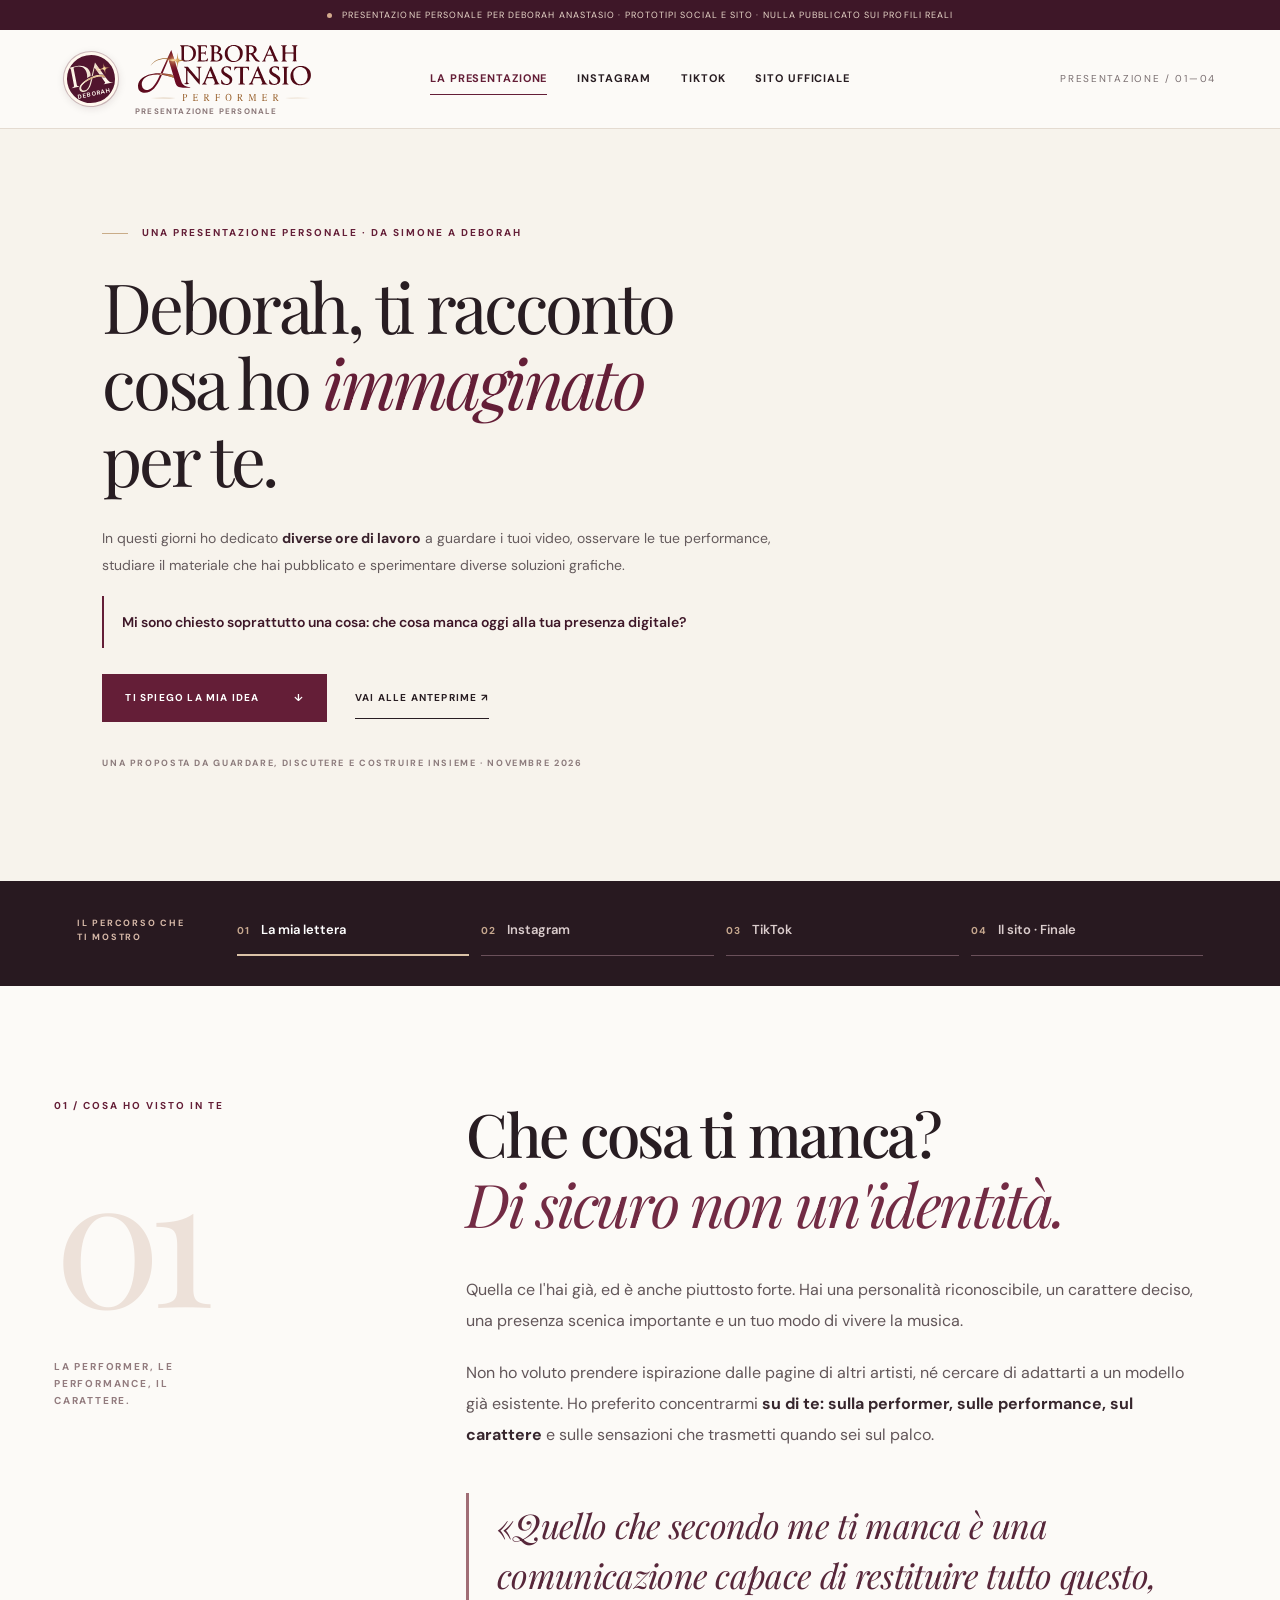
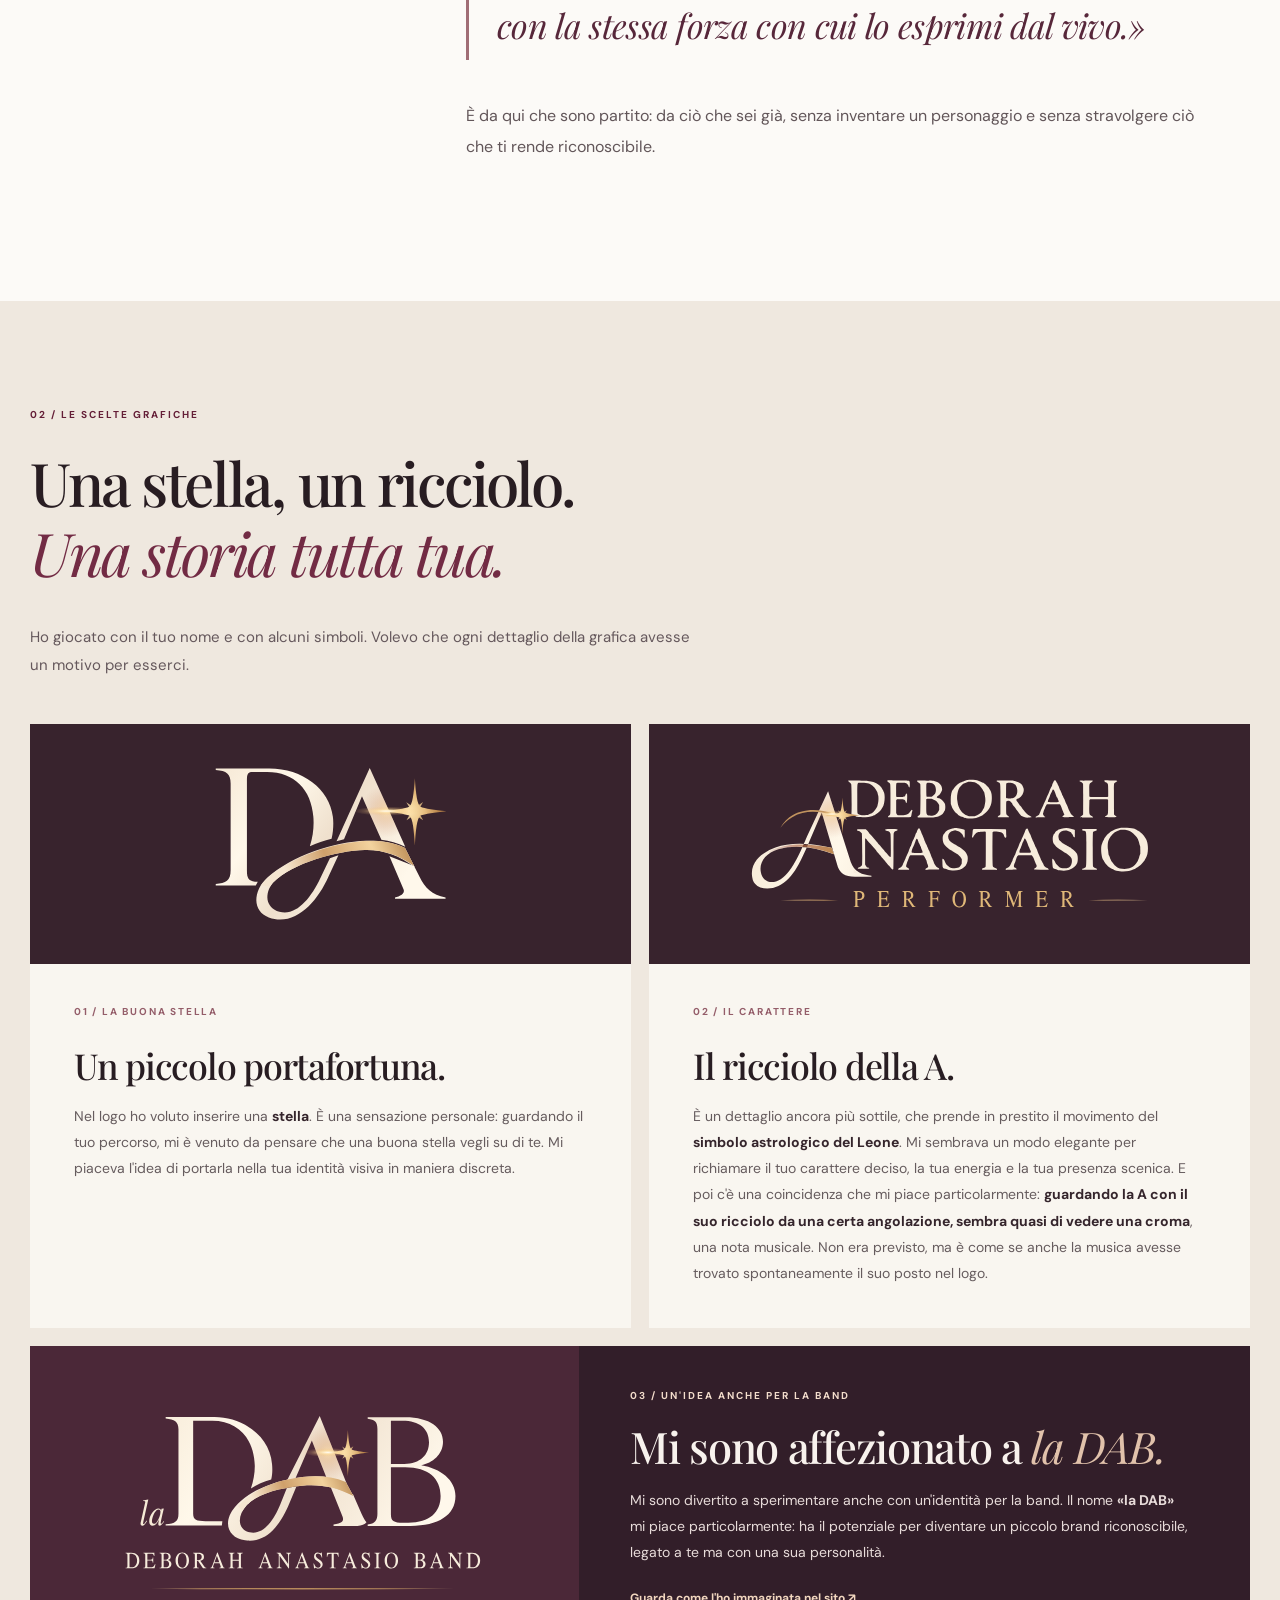
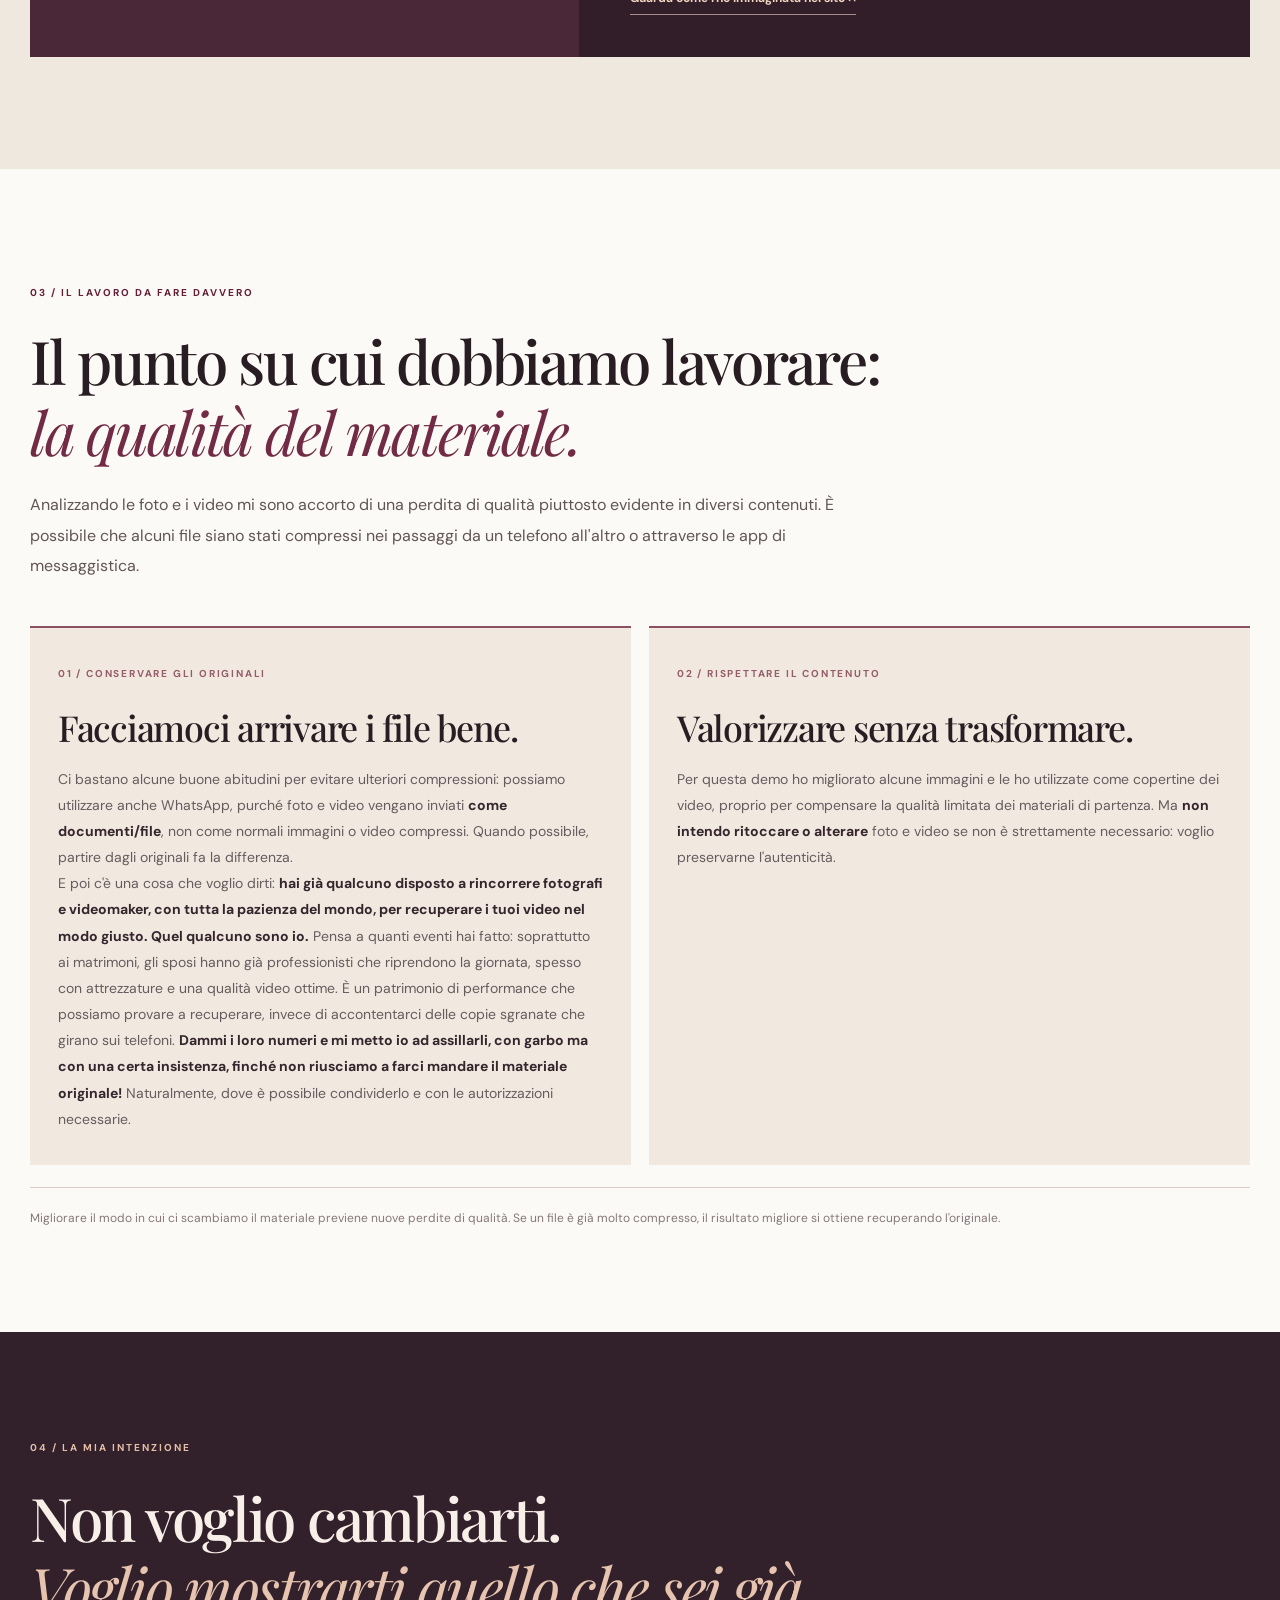
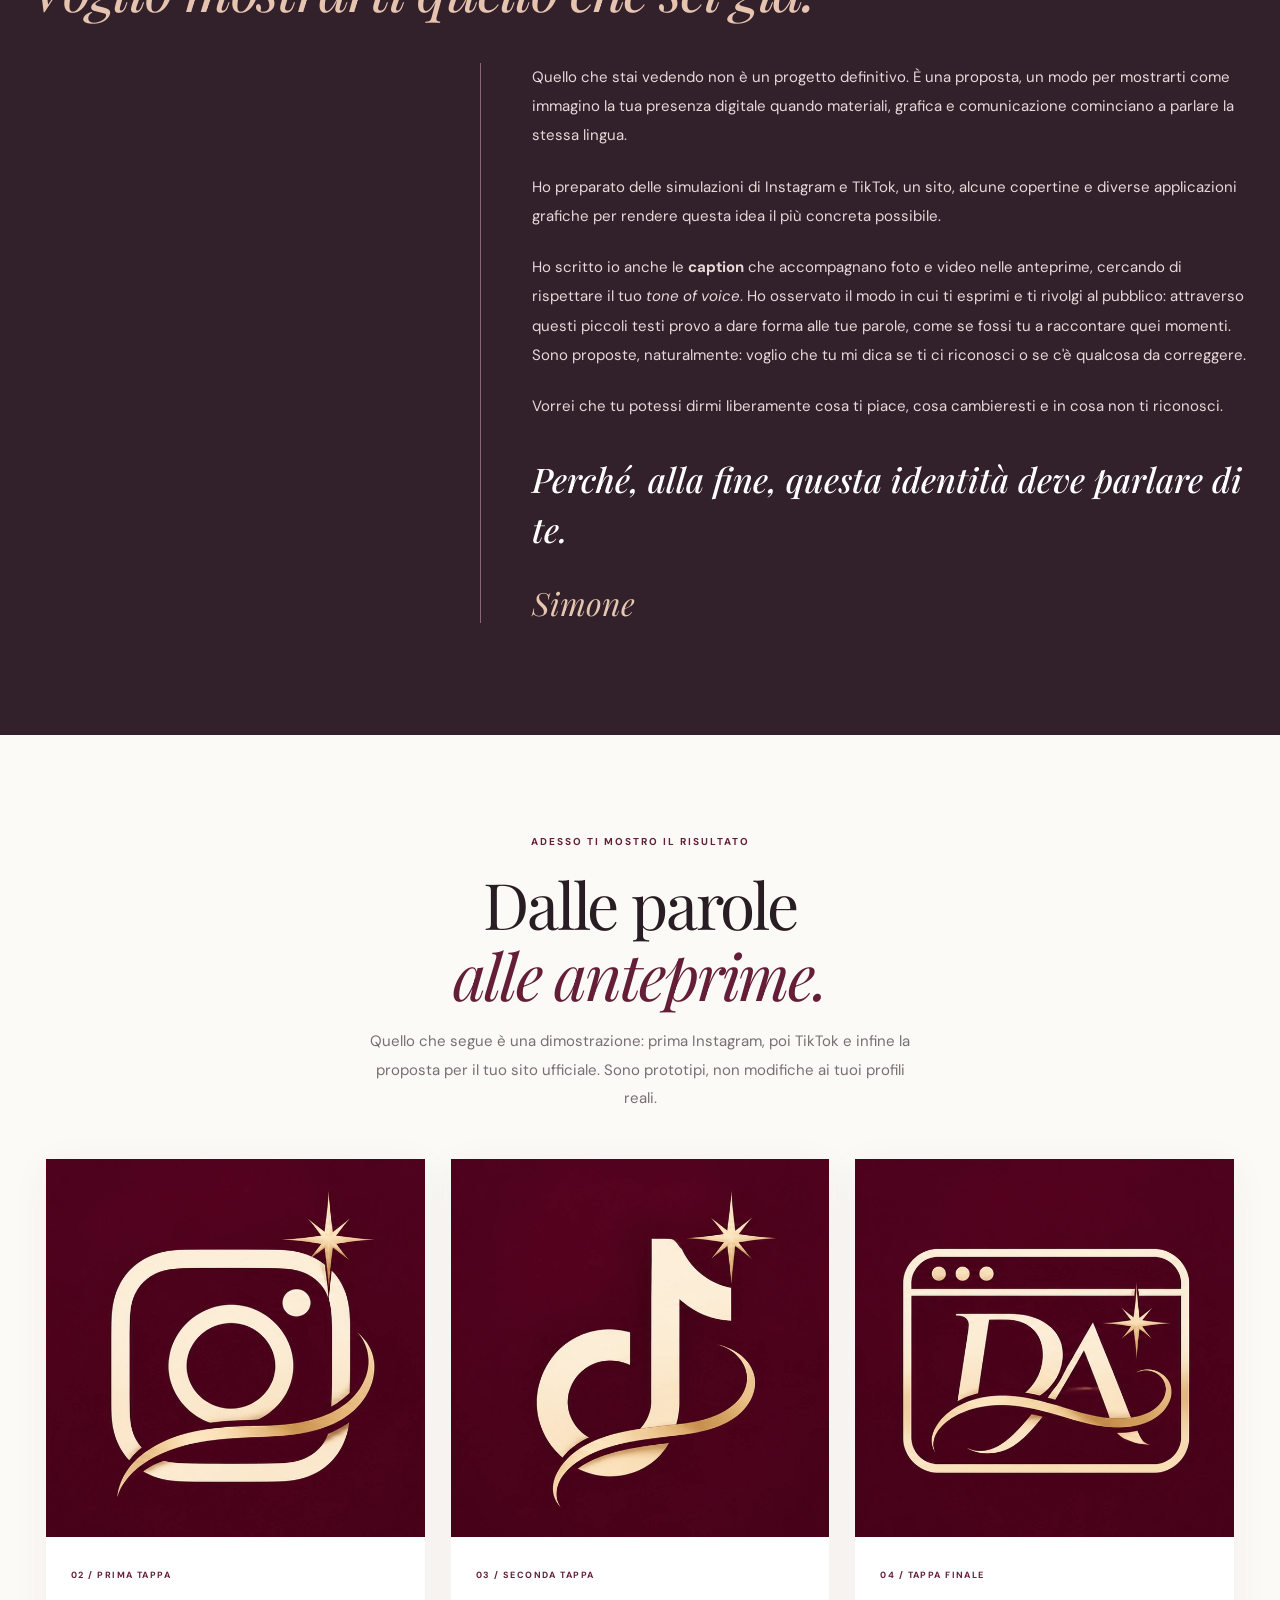
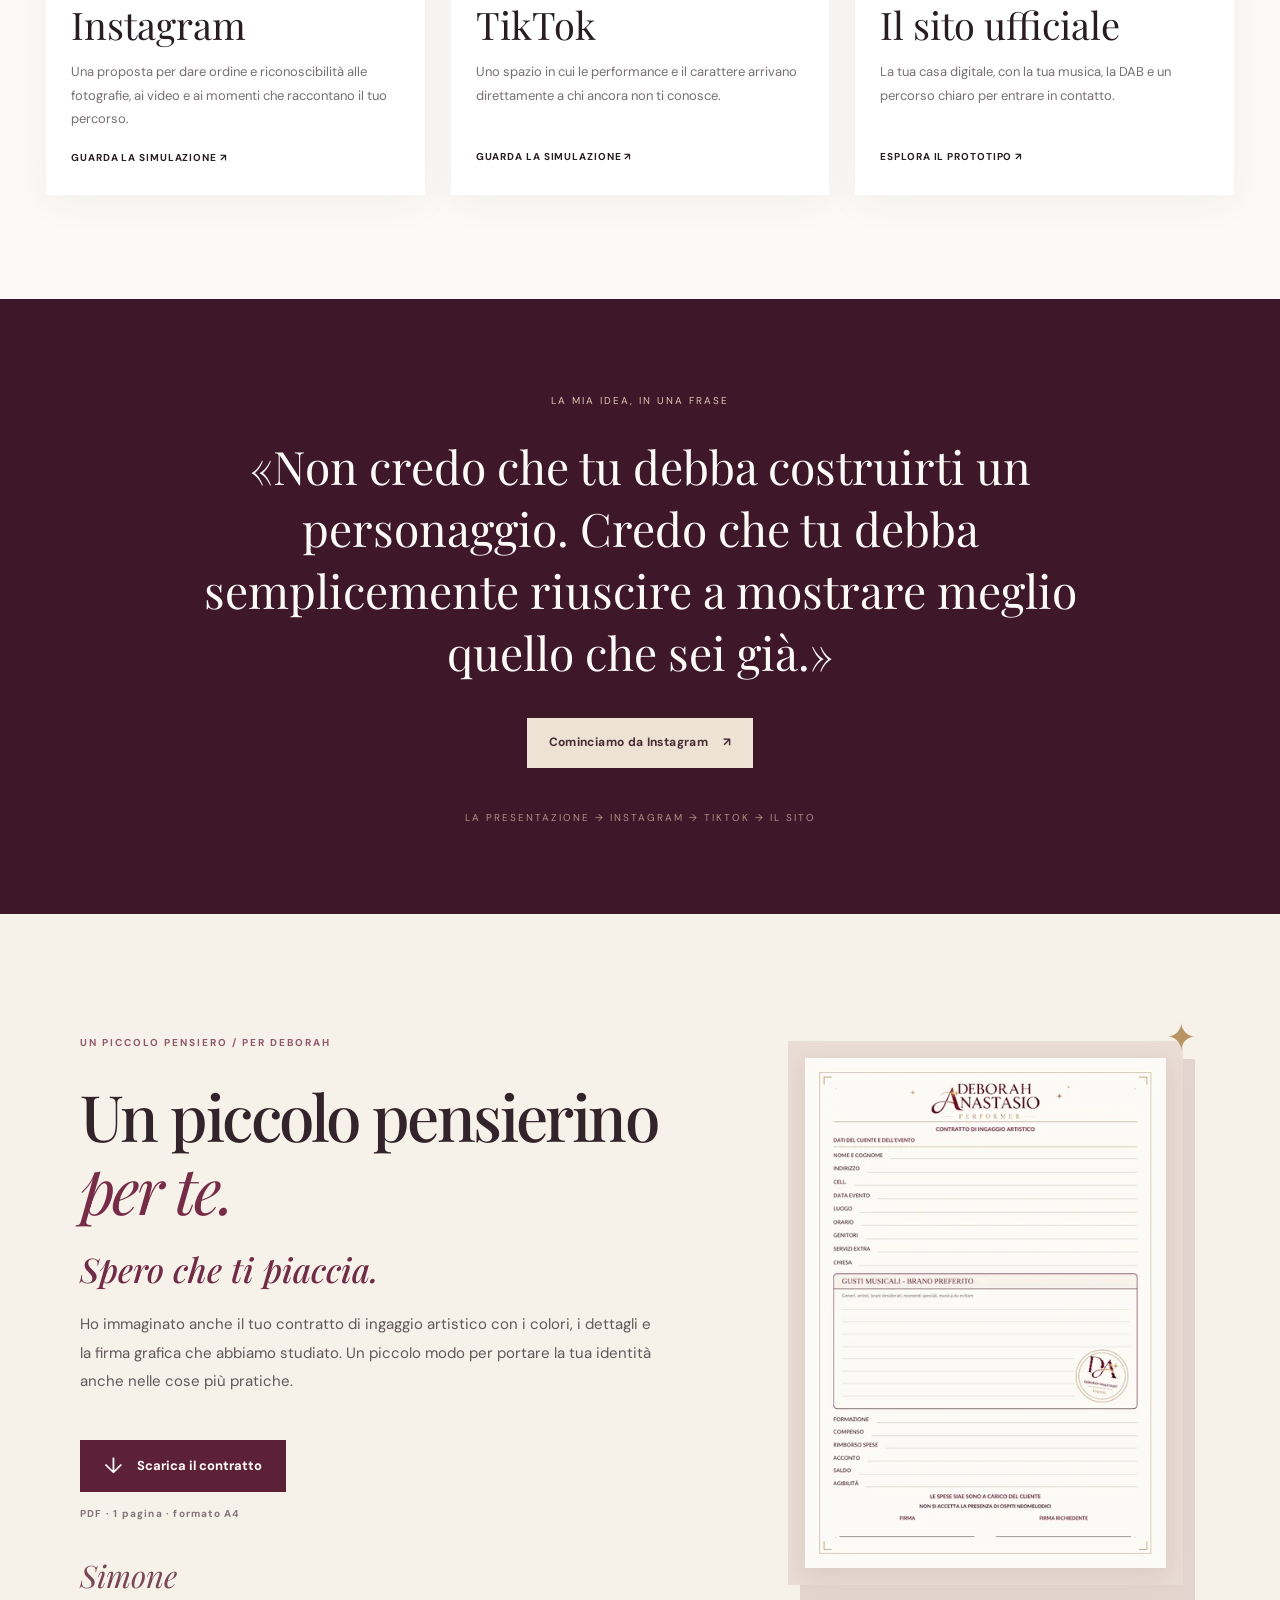
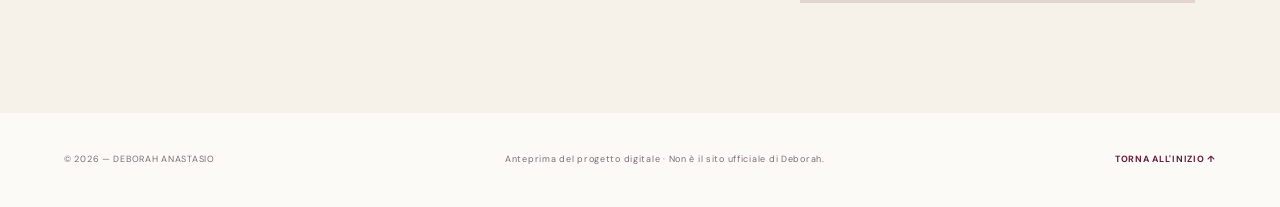
==== index.html @ 823e7039 "Presentazione: proposta personale per recuperare video originali degli eventi" ====
<!doctype html>
<html lang="it">
<head>
  <meta charset="UTF-8">
  <meta name="viewport" content="width=device-width, initial-scale=1, viewport-fit=cover">
  <link rel="icon" type="image/svg+xml" href="./assets/brand/stella-v3/DA.svg">
  <meta name="theme-color" content="#26191e">
  <meta name="description" content="Deborah Anastasio e Deborah Anastasio Band (DAB) — progetto dimostrativo di identità digitale, Instagram, TikTok e sito.">
  <title>Deborah Anastasio — Digital Identity Concept</title>
  <link rel="preconnect" href="https://fonts.googleapis.com">
  <link rel="preconnect" href="https://fonts.gstatic.com" crossorigin>
  <link href="https://fonts.googleapis.com/css2?family=DM+Sans:wght@400;500;600;700&family=Manrope:wght@400;500;600;700&family=Playfair+Display:ital,wght@0,400;0,500;0,600;1,400;1,500&display=swap" rel="stylesheet">
  <link rel="stylesheet" href="./assets/style.css?v=hero-tutto-sposi-20261119">
  <link rel="stylesheet" href="./assets/immersive.css?v=audio-direct-video-20261121">
  <link rel="stylesheet" href="./assets/brand.css?v=seal-text-lift-20261120">
  <link rel="stylesheet" href="./assets/presentation.css?v=recupero-video-20261124-v1">
  <link rel="stylesheet" href="./assets/dab-gallery.css?v=dab-gallery-20261119-v1">
  <script id="deborah-video-covers" type="application/json">{"version":6,"note":"Aggiornamento social: Eventi 1/2/3 + La mia voce 2 con le quattro cover utente 1080×1350. Le precedenti copertine V01–V05 sono conservate.","covers":{"deborah_media/AQNaZpAdoFfd0VXdn0SLpQzMcJ_bFDlhlMvx4UQJXLFm3GkIZUpRxTsMSwUHyrMPaSVDCt5qX7ECfZsAYtHvSBhKzy1yOdtUE5TxyHk.mp4":"assets/copertine/prototipi/V01-F_con-quale-brano_prototipo.webp","deborah_media/AQNXFOCJHgNHNgGljCNciKX6gMVnHxlx0eNYs27tPjhC2ahiAcEqIIOTEelmlpgR4KsLA2ZyoBGnn_Dj1gOER0it3o5XzYIYcZ1cAHU.mp4":"assets/copertine/prototipi/V02-G_per-sempre-si-nuova.webp","deborah_media/AQOYLfrawBnk5Wka0ygxaTCpXlLH4ka3_A1WrWSDd8qxiAXGkp07tnudvIp9XeZZBrCi_oib78aJZvpivgtLQSoH9ERRwFkJNJZhEyU.mp4":"assets/copertine/prototipi/V03-F_quando-il-mio-cuore_selezionata.webp","deborah_media/tiktok_debora.anastasio_7702445165201362209.mp4":"assets/copertine/prototipi/V04-E_tutto-sposi_prototipo.webp","deborah_media/deborah_kiton_arco_slide_fluido_elegante_video_completo.mp4":"assets/copertine/prototipi/V05-E_kiton_prototipo.webp","deborah_media/eventi 1.mp4":"assets/copertine/social/eventi-1.webp","deborah_media/eventi 2.mp4":"assets/copertine/social/eventi-2.webp","deborah_media/eventi 3.mp4":"assets/copertine/social/eventi-3.webp","deborah_media/la mia voce 2.mp4":"assets/copertine/social/la-mia-voce-2.webp"}}</script>
  <script id="deborah-video-catalog" type="application/json">{"version":5,"source":"Catalogo curato del profilo dimostrativo: quattro nuove performance, quattro video precedenti e una fotografia d'archivio","videos":[{"path":"deborah_media/eventi 1.mp4","sha":"37b2d67a74146008cce1facadb691d3148cbeb0c","title":"Eventi 1 · There Must Be Love · Casa Kiton","size_bytes":15115360,"caption":"Che bella emozione essere a Casa Kiton! ❤️✨\n\nUna serata elegante, un'occasione speciale e il piacere di condividere la mia musica con tutte le persone presenti.\n\nE poi *There Must Be Love* di David Morales e Janice Robinson… un brano che adoro cantare e che ogni volta mi regala una bellissima emozione! 🎶\n\nGrazie di cuore per avermi scelta e per avermi fatto vivere questa bellissima esperienza.\n\nVi lascio ascoltare un piccolo momento della serata.\n\nBacio grande! ❤️\n\n#DeborahAnastasio #Kiton #CasaKiton #DavidMorales #JaniceRobinson #EventiAziendali #LivePerformance"},{"path":"deborah_media/eventi 2.mp4","sha":"5b0558595e9f90ab9f95c9205675ea2f7570a0bf","title":"Eventi 2 · Rumore · Festa di compleanno","size_bytes":9844146,"caption":"E stasera… facciamo un po' di RUMORE! 😂🎶❤️\n\nUna bellissima festa di compleanno, una persona speciale da festeggiare e tanta, tanta voglia di divertirsi!\n\nE con *Rumore* della nostra grande Raffaella Carrà, come si fa a stare fermi? 😍\n\nChe energia ragazzi, siete stati meravigliosi!\n\nTantissimi auguri al nostro festeggiato e grazie per questa splendida serata!\n\nBacio grande! ❤️\n\n#DeborahAnastasio #RaffaellaCarra #Rumore #HappyBirthday #MusicaDalVivo #EventiPrivati"},{"path":"deborah_media/eventi 3.mp4","sha":"17e395050018982dff7070612b34c2c1d2e9d99c","title":"Eventi 3 · E tu davanti a me · Erminio Sinni","size_bytes":6672926,"caption":"Ragazzi, ma che bella festa! 😍🎶\n\nCi sono canzoni che appena iniziano fanno subito cambiare l'atmosfera… e *E tu davanti a me* di Erminio Sinni è proprio una di quelle!\n\nE poi, quando vi vedo cantare, ballare e divertirvi così… mamma mia, che spettacolo! ❤️\n\nQuesta è la parte del mio lavoro che amo tanto: condividere la musica con voi e godermi questi bellissimi momenti insieme.\n\nVi mando un bacio grande! ❤️\n\n#DeborahAnastasio #ErminioSinni #ETuDavantiAMe #LivePerformance #Eventi"},{"path":"deborah_media/la mia voce 2.mp4","sha":"b60fab7f9a7ea6a7a58db149f6d6dc3e218eecd3","title":"La mia voce 2 · Overjoyed · Stevie Wonder","size_bytes":21626127,"caption":"Mi dicono che *Overjoyed* di Stevie Wonder sia tornata di moda sui social… 🎶❤️\n\nMa io dico: una canzone così, quando mai è passata di moda? 🥹\n\nCi sono brani che puoi ascoltare mille volte e riescono sempre a emozionarti come la prima.\n\nE questo, per me, è proprio uno di quelli.\n\nVi lascio ascoltare la mia versione. Spero vi arrivi tutta l'emozione che provo quando la canto.\n\nBacio grande! ❤️\n\n#DeborahAnastasio #Overjoyed #StevieWonder #LiveMusic #MusicaDalVivo"},{"path":"deborah_media/AQNaZpAdoFfd0VXdn0SLpQzMcJ_bFDlhlMvx4UQJXLFm3GkIZUpRxTsMSwUHyrMPaSVDCt5qX7ECfZsAYtHvSBhKzy1yOdtUE5TxyHk.mp4","sha":"ad552accd98ea942241cf380416ec3dfd9b57a25","title":"Si ricomincia! · Backstage a Villa Hirta","size_bytes":11017182,"caption":"E finalmente si ricomincia! 🎶❤️\n\nStasera siamo a Villa Hirta per festeggiare Antonio e la sua splendida famiglia!\n\nLa squadra è al completo: il percussionista pensa a mangiare, il sassofonista sta sempre al telefono… 😂\n\nComm' s'adda fa? 🤦🏻‍♀️❤️\n\nSiamo felici che la stagione stia iniziando! Ci aspettano tante belle serate insieme.\n\nVi aggiorniamo più tardi… bacio grande! ❤️\n\n#DeborahAnastasio #MusicaDalVivo #BackstageMusicale #VillaHirta #LiveMusic"},{"path":"deborah_media/AQNXFOCJHgNHNgGljCNciKX6gMVnHxlx0eNYs27tPjhC2ahiAcEqIIOTEelmlpgR4KsLA2ZyoBGnn_Dj1gOER0it3o5XzYIYcZ1cAHU.mp4","sha":"95aa36676c054bd0ea55f01d3b4c15ff1e4099a2","title":"Per sempre sì","size_bytes":11967797,"caption":"Quando c'è la DAB al completo, l'energia è un'altra cosa! 🎶❤️\n\nStavolta ci siamo proprio tutti, con un brano di Sal Da Vinci che fa cantare e soprattutto emozionare.\n\nE quando parte la musica… mamma mia! 😍\n\nVi lascio ascoltare un pezzetto della nostra serata. Ditemi, vi piace questa canzone?\n\nBacio grande! ❤️\n\n#DeborahAnastasio #DeborahAnastasioBand #SalDaVinci #PerSempreSi #MusicaDalVivo"},{"path":"deborah_media/AQOYLfrawBnk5Wka0ygxaTCpXlLH4ka3_A1WrWSDd8qxiAXGkp07tnudvIp9XeZZBrCi_oib78aJZvpivgtLQSoH9ERRwFkJNJZhEyU.mp4","sha":"c3d12c0b468dd180ed4260a06a07535c12ebf8d5","title":"Tu sì 'na cosa grande","size_bytes":23183202,"caption":"Ci sono momenti in cui anche a me mancano le parole… ❤️\n\nSentirvi cantare così, tutti insieme, è un'emozione che faccio fatica a spiegare.\n\nA un certo punto mi sono fermata, vi ho ascoltato e mi sono goduta ogni istante. Che meraviglia! 🥹\n\nPerché quando tante voci diventano una sola, succede qualcosa di veramente speciale.\n\nGrazie per aver cantato insieme a me. Siete stati splendidi!\n\nBacio grande! ❤️\n\n#DeborahAnastasio #TuSiNaCosaGrande #MusicaNapoletana #MusicaDalVivo #EmozioniInMusica"},{"path":"deborah_media/deborah_kiton_arco_slide_fluido_elegante_video_completo.mp4","sha":"a3e8f8f8dff08d830d514e3c4822766154abe98b","title":"Kiton","size_bytes":11467034,"caption":"Che emozione essere qui, a Casa Kiton! ❤️✨\n\nQuest'anno ho avuto il piacere e l'onore di essere scelta per accompagnare con la mia musica la festa di fine anno di una realtà così importante nel mondo della sartoria.\n\nUna serata speciale, insieme a tutte le persone che fanno parte di questa grande realtà.\n\nSono davvero felice e riconoscente per questa bellissima esperienza!\n\nE niente… buone feste a tutti e ci vediamo presto! ❤️🎶\n\n#DeborahAnastasio #Kiton #CasaKiton #MusicaDalVivo #EventiAziendali"},{"path":"deborah_media/tiktok_debora.anastasio_7702445165201362209.mp4","sha":"661b57ed6f4a6012020f817ef05ced9bcd209f6c","title":"Tutto Sposi","size_bytes":7698406,"caption":"Ma quanto ci siamo divertiti a Tutto Sposi! 😍🎶\n\nTra musica, balli, duetti e incontri bellissimi, è stata un'esperienza piena di energia!\n\nE poi, quando parte la musica, io proprio non riesco a stare ferma! 😂❤️\n\nUn'atmosfera splendida, nella bellissima cornice di Emilio Amirante Atelier.\n\nVi lascio qualche momento di questa esperienza… e ditemi, vi siete divertiti anche voi?\n\nBacio grande! ❤️\n\n#DeborahAnastasio #TuttoSposi #EmilioAmiranteAtelier #LivePerformance #MusicaDalVivo"}],"note":"Feed Instagram e TikTok: nove video originali, tutti distinti. Tutto Sposi è il nono post con la copertina V04-E già presente. San Valentino e la foto rosa non sono nel feed; gli asset originali restano archiviati nella repository."}</script>
  <script defer src="./assets/media-playback.js?v=audio-direct-video-20261121"></script>
  <script defer src="./assets/app.js?v=audio-direct-video-20261121"></script>
  <script defer src="./assets/immersive.js?v=audio-direct-video-20261121"></script>
  <script defer src="./assets/video-integration.js?v=audio-direct-video-20261121"></script>
</head>
<body>
<div class="concept-banner" role="note"><span class="dot"></span> Presentazione personale per Deborah Anastasio · Prototipi social e sito · Nulla pubblicato sui profili reali</div>
<header class="app-header">
  <a class="identity" href="#visione" aria-label="Torna alla visione generale"><span class="identity-mark identity-mark-svg site-logo-seal" aria-hidden="true"><img src="./assets/brand/stella-v3/DA-chiaro.svg" alt="" loading="eager"><small>DEBORAH</small></span><span class="identity-copy identity-copy-approved"><img src="./assets/brand/stella-v3/Deborah-Anastasio.svg" alt="Deborah Anastasio · Performer" loading="eager"><small>PRESENTAZIONE PERSONALE</small></span></a>
  <nav class="main-nav" aria-label="Seleziona la dimostrazione">
    <a href="#visione" data-route="visione">La presentazione</a>
    <a href="#instagram" data-route="instagram">Instagram</a>
    <a href="#tiktok" data-route="tiktok">TikTok</a>
    <a href="#sito" data-route="sito">Sito ufficiale</a>
  </nav>
  <span class="header-side">PRESENTAZIONE / 01—04</span>
</header>

<main>
<section class="view pitch-view" id="view-visione" data-view="visione">
  <div class="vision-hero pitch-hero pitch-opening">
    <div class="vision-copy pitch-hero-copy">
      <span class="eyebrow"><span class="tiny-line"></span> UNA PRESENTAZIONE PERSONALE · DA SIMONE A DEBORAH</span>
      <h1>Deborah, ti racconto<br>cosa ho <em>immaginato</em><br>per te.</h1>
      <p>In questi giorni ho dedicato <strong>diverse ore di lavoro</strong> a guardare i tuoi video, osservare le tue performance, studiare il materiale che hai pubblicato e sperimentare diverse soluzioni grafiche.</p>
      <p class="pitch-hero-emphasis">Mi sono chiesto soprattutto una cosa: che cosa manca oggi alla tua presenza digitale?</p>
      <div class="hero-actions">
        <a href="#pitch-value" class="btn primary">Ti spiego la mia idea <span aria-hidden="true">↓</span></a>
        <a href="#instagram" class="subtle-link">Vai alle anteprime <span aria-hidden="true">↗</span></a>
      </div>
      <span class="pitch-hero-footnote">UNA PROPOSTA DA GUARDARE, DISCUTERE E COSTRUIRE INSIEME · NOVEMBRE 2026</span>
    </div>
  </div>

  <nav class="pitch-journey" aria-label="Le tappe della presentazione">
    <span class="pitch-journey-caption">IL PERCORSO CHE TI MOSTRO</span>
    <div class="pitch-journey-items">
      <a href="#pitch-value" class="pitch-journey-current" aria-current="step"><b>01</b><span>La mia lettera</span></a>
      <a href="#instagram"><b>02</b><span>Instagram</span></a>
      <a href="#tiktok"><b>03</b><span>TikTok</span></a>
      <a href="#sito"><b>04</b><span>Il sito · Finale</span></a>
    </div>
  </nav>

  <section class="pitch-letter" id="pitch-value" aria-labelledby="pitch-letter-title">
    <div class="pitch-letter-side">
      <span class="eyebrow">01 / COSA HO VISTO IN TE</span>
      <span class="pitch-letter-number" aria-hidden="true">01</span>
      <span class="pitch-letter-aside">LA PERFORMER, LE PERFORMANCE, IL CARATTERE.</span>
    </div>
    <div class="pitch-letter-content">
      <h2 id="pitch-letter-title">Che cosa ti manca?<br><em>Di sicuro non un'identità.</em></h2>
      <p>Quella ce l'hai già, ed è anche piuttosto forte. Hai una personalità riconoscibile, un carattere deciso, una presenza scenica importante e un tuo modo di vivere la musica.</p>
      <p>Non ho voluto prendere ispirazione dalle pagine di altri artisti, né cercare di adattarti a un modello già esistente. Ho preferito concentrarmi <strong>su di te: sulla performer, sulle performance, sul carattere</strong> e sulle sensazioni che trasmetti quando sei sul palco.</p>
      <div class="pitch-pullquote">«Quello che secondo me ti manca è una comunicazione capace di restituire tutto questo, con la stessa forza con cui lo esprimi dal vivo.»</div>
      <p>È da qui che sono partito: da ciò che sei già, senza inventare un personaggio e senza stravolgere ciò che ti rende riconoscibile.</p>
    </div>
  </section>

  <section class="pitch-symbols" id="pitch-simboli" aria-labelledby="pitch-symbols-title">
    <div class="pitch-symbols-intro">
      <span class="eyebrow">02 / LE SCELTE GRAFICHE</span>
      <h2 id="pitch-symbols-title">Una stella, un ricciolo.<br><em>Una storia tutta tua.</em></h2>
      <p>Ho giocato con il tuo nome e con alcuni simboli. Volevo che ogni dettaglio della grafica avesse un motivo per esserci.</p>
    </div>
    <div class="pitch-symbols-grid">
      <article class="pitch-symbol-card pitch-symbol-star">
        <div class="pitch-symbol-asset"><img src="./assets/brand/stella-v3/DA-chiaro.svg" alt="Monogramma DA della proposta grafica di Deborah Anastasio" loading="lazy"></div>
        <div class="pitch-symbol-caption">
          <span>01 / LA BUONA STELLA</span>
          <h3>Un piccolo portafortuna.</h3>
          <p>Nel logo ho voluto inserire una <strong>stella</strong>. È una sensazione personale: guardando il tuo percorso, mi è venuto da pensare che una buona stella vegli su di te. Mi piaceva l'idea di portarla nella tua identità visiva in maniera discreta.</p>
        </div>
      </article>
      <article class="pitch-symbol-card pitch-symbol-letter">
        <div class="pitch-symbol-asset"><img src="./assets/brand/stella-v3/Deborah-Anastasio-chiaro.svg" alt="Firma grafica completa Deborah Anastasio" loading="lazy"></div>
        <div class="pitch-symbol-caption">
          <span>02 / IL CARATTERE</span>
          <h3>Il ricciolo della A.</h3>
          <p>È un dettaglio ancora più sottile, che prende in prestito il movimento del <strong>simbolo astrologico del Leone</strong>. Mi sembrava un modo elegante per richiamare il tuo carattere deciso, la tua energia e la tua presenza scenica. E poi c'è una coincidenza che mi piace particolarmente: <strong>guardando la A con il suo ricciolo da una certa angolazione, sembra quasi di vedere una croma</strong>, una nota musicale. Non era previsto, ma è come se anche la musica avesse trovato spontaneamente il suo posto nel logo.</p>
        </div>
      </article>
    </div>
    <div class="pitch-band-note">
      <div class="pitch-band-logo"><img src="./assets/brand/stella-v3/la-DAB-chiaro.svg?v=raccordo2" alt="Logo la DAB — Deborah Anastasio Band" loading="lazy"></div>
      <div>
        <span class="eyebrow light">03 / UN'IDEA ANCHE PER LA BAND</span>
        <h3>Mi sono affezionato a <em>la DAB.</em></h3>
        <p>Mi sono divertito a sperimentare anche con un'identità per la band. Il nome <strong>«la DAB»</strong> mi piace particolarmente: ha il potenziale per diventare un piccolo brand riconoscibile, legato a te ma con una sua personalità.</p>
        <a href="#site-dab" class="pitch-band-link">Guarda come l'ho immaginata nel sito <span aria-hidden="true">↗</span></a>
      </div>
    </div>
  </section>

  <section class="pitch-materials" id="pitch-materiali" aria-labelledby="pitch-materials-title">
    <div class="pitch-materials-heading">
      <span class="eyebrow">03 / IL LAVORO DA FARE DAVVERO</span>
      <h2 id="pitch-materials-title">Il punto su cui dobbiamo lavorare:<br><em>la qualità del materiale.</em></h2>
      <p>Analizzando le foto e i video mi sono accorto di una perdita di qualità piuttosto evidente in diversi contenuti. È possibile che alcuni file siano stati compressi nei passaggi da un telefono all'altro o attraverso le app di messaggistica.</p>
    </div>
    <div class="pitch-materials-grid">
      <article>
        <span class="pitch-material-index">01 / CONSERVARE GLI ORIGINALI</span>
        <h3>Facciamoci arrivare i file bene.</h3>
        <p>Ci bastano alcune buone abitudini per evitare ulteriori compressioni: possiamo utilizzare anche WhatsApp, purché foto e video vengano inviati <strong>come documenti/file</strong>, non come normali immagini o video compressi. Quando possibile, partire dagli originali fa la differenza.</p>
        <p class="pitch-materials-recovery">E poi c'è una cosa che voglio dirti: <strong>hai già qualcuno disposto a rincorrere fotografi e videomaker, con tutta la pazienza del mondo, per recuperare i tuoi video nel modo giusto. Quel qualcuno sono io.</strong> Pensa a quanti eventi hai fatto: soprattutto ai matrimoni, gli sposi hanno già professionisti che riprendono la giornata, spesso con attrezzature e una qualità video ottime. È un patrimonio di performance che possiamo provare a recuperare, invece di accontentarci delle copie sgranate che girano sui telefoni. <strong>Dammi i loro numeri e mi metto io ad assillarli, con garbo ma con una certa insistenza, finché non riusciamo a farci mandare il materiale originale!</strong> Naturalmente, dove è possibile condividerlo e con le autorizzazioni necessarie.</p>
      </article>
      <article>
        <span class="pitch-material-index">02 / RISPETTARE IL CONTENUTO</span>
        <h3>Valorizzare senza trasformare.</h3>
        <p>Per questa demo ho migliorato alcune immagini e le ho utilizzate come copertine dei video, proprio per compensare la qualità limitata dei materiali di partenza. Ma <strong>non intendo ritoccare o alterare</strong> foto e video se non è strettamente necessario: voglio preservarne l'autenticità.</p>
      </article>
    </div>
    <p class="pitch-materials-note">Migliorare il modo in cui ci scambiamo il materiale previene nuove perdite di qualità. Se un file è già molto compresso, il risultato migliore si ottiene recuperando l'originale.</p>
  </section>

  <section class="pitch-intention" id="pitch-intenzione" aria-labelledby="pitch-intention-title">
    <span class="eyebrow">04 / LA MIA INTENZIONE</span>
    <h2 id="pitch-intention-title">Non voglio cambiarti.<br><em>Voglio mostrarti quello che sei già.</em></h2>
    <div class="pitch-intention-copy">
      <p>Quello che stai vedendo non è un progetto definitivo. È una proposta, un modo per mostrarti come immagino la tua presenza digitale quando materiali, grafica e comunicazione cominciano a parlare la stessa lingua.</p>
      <p>Ho preparato delle simulazioni di Instagram e TikTok, un sito, alcune copertine e diverse applicazioni grafiche per rendere questa idea il più concreta possibile.</p>
      <p>Ho scritto io anche le <strong>caption</strong> che accompagnano foto e video nelle anteprime, cercando di rispettare il tuo <em>tone of voice</em>. Ho osservato il modo in cui ti esprimi e ti rivolgi al pubblico: attraverso questi piccoli testi provo a dare forma alle tue parole, come se fossi tu a raccontare quei momenti. Sono proposte, naturalmente: voglio che tu mi dica se ti ci riconosci o se c'è qualcosa da correggere.</p>
      <p>Vorrei che tu potessi dirmi liberamente cosa ti piace, cosa cambieresti e in cosa non ti riconosci.</p>
      <p class="pitch-intention-highlight">Perché, alla fine, questa identità deve parlare di te.</p>
      <span class="pitch-signature">Simone</span>
    </div>
  </section>

  <section class="pitch-demonstration" aria-labelledby="pitch-demonstration-title">
    <div class="section-intro">
      <span class="eyebrow">ADESSO TI MOSTRO IL RISULTATO</span>
      <h2 id="pitch-demonstration-title">Dalle parole<br><em>alle anteprime.</em></h2>
      <p>Quello che segue è una dimostrazione: prima Instagram, poi TikTok e infine la proposta per il tuo sito ufficiale. Sono prototipi, non modifiche ai tuoi profili reali.</p>
    </div>
    <div class="concept-cards">
      <a class="concept-card" href="#instagram"><div class="concept-image instagram-teaser platform-logo-art"><img src="./assets/brand/platforms/instagram-deborah-identity.webp" alt="Logo Instagram reinterpretato nello stile di Deborah, fotocamera avorio con stella e ricciolo dorato" width="712" height="724" loading="lazy"></div><div class="concept-caption"><span>02 / PRIMA TAPPA</span><h3>Instagram</h3><p>Una proposta per dare ordine e riconoscibilità alle fotografie, ai video e ai momenti che raccontano il tuo percorso.</p><b>Guarda la simulazione ↗</b></div></a>
      <a class="concept-card" href="#tiktok"><div class="concept-image tiktok-teaser platform-logo-art"><img src="./assets/brand/platforms/tiktok-deborah-identity.webp" alt="Logo TikTok reinterpretato nello stile di Deborah, nota musicale avorio con stella e ricciolo dorato" width="712" height="724" loading="lazy"></div><div class="concept-caption"><span>03 / SECONDA TAPPA</span><h3>TikTok</h3><p>Uno spazio in cui le performance e il carattere arrivano direttamente a chi ancora non ti conosce.</p><b>Guarda la simulazione ↗</b></div></a>
      <a class="concept-card" href="#sito"><div class="concept-image site-teaser platform-logo-art"><img src="./assets/brand/platforms/sito-deborah-identity.webp" alt="Logo originale del sito di Deborah, finestra web con monogramma DA, stella e ricciolo dorato" width="712" height="724" loading="lazy"></div><div class="concept-caption"><span>04 / TAPPA FINALE</span><h3>Il sito ufficiale</h3><p>La tua casa digitale, con la tua musica, la DAB e un percorso chiaro per entrare in contatto.</p><b>Esplora il prototipo ↗</b></div></a>
    </div>
  </section>

  <div class="manifesto pitch-manifesto pitch-personal-end">
    <span>LA MIA IDEA, IN UNA FRASE</span>
    <p>«Non credo che tu debba costruirti un personaggio. Credo che tu debba semplicemente riuscire a mostrare meglio quello che sei già.»</p>
    <a class="pitch-final-cta" href="#instagram">Cominciamo da Instagram <span aria-hidden="true">↗</span></a>
    <div class="manifesto-footer">LA PRESENTAZIONE → INSTAGRAM → TIKTOK → IL SITO</div>
  </div>

  <section class="pitch-gift" id="pitch-regalo" aria-labelledby="pitch-gift-title">
    <div class="pitch-gift-inner">
      <div class="pitch-gift-copy">
        <span class="eyebrow">UN PICCOLO PENSIERO / PER DEBORAH</span>
        <h2 id="pitch-gift-title">Un piccolo pensierino<br><em>per te.</em></h2>
        <p class="pitch-gift-lead">Spero che ti piaccia.</p>
        <p>Ho immaginato anche il tuo contratto di ingaggio artistico con i colori, i dettagli e la firma grafica che abbiamo studiato. Un piccolo modo per portare la tua identità anche nelle cose più pratiche.</p>
        <a class="pitch-gift-download" href="./assets/documenti/Contratto_Deborah_Anastasio.pdf" download="Contratto_Deborah_Anastasio.pdf" type="application/pdf">
          <span aria-hidden="true">↓</span>
          Scarica il contratto
        </a>
        <span class="pitch-gift-file">PDF · 1 pagina · formato A4</span>
        <span class="pitch-gift-signature">Simone</span>
      </div>
      <div class="pitch-gift-preview">
        <img src="./assets/documenti/contratto-anteprima.webp" alt="Anteprima del contratto di ingaggio artistico con il logo Deborah Anastasio, spazi per i dati del cliente e i gusti musicali" width="440" height="622" loading="lazy" decoding="async">
      </div>
    </div>
  </section>
</section>

<section class="view" id="view-instagram" data-view="instagram" hidden>
  <div class="demo-intro"><div><span class="eyebrow">INSTAGRAM</span><h2>Il profilo di <em>Deborah.</em></h2><p>Ciao ragazzi! Qui trovate le mie esibizioni, la DAB e i momenti più belli dei nostri eventi. ❤️</p></div><div class="demo-notes"><span class="note-label">PER IL TUO EVENTO</span><p>Una voce, musica dal vivo e tutta la voglia di vivere insieme la vostra serata.</p><a href="https://www.instagram.com/deborah.anastasio/" target="_blank" rel="noopener noreferrer">Apri il profilo reale ↗</a></div></div>
  <div class="instagram-layout">
    <div class="ig-phone phone-shadow">
      <div class="phone-status"><span>Deborah Anastasio</span><span>Instagram</span></div>
      <div class="ig-top"><span class="ui-icon" aria-hidden="true">‹</span><strong>deborah.anastasio <span class="ig-chevron">⌄</span></strong><span class="ui-icon" aria-hidden="true">☰</span></div>
      <div class="ig-profile-line"><div class="ig-avatar"><img src="./assets/deborah-avatar-centrato-ai.webp" alt="Deborah Anastasio, ritratto centrato per il profilo"></div><div class="ig-profile-identity"><strong>Deborah Anastasio</strong><span>Performer per eventi · Napoli</span></div></div>
      <div class="ig-bio"><p>Performer per il tuo evento 🎤❤️<br>Live, spettacoli e la DAB</p><a href="#sito">Vieni a conoscermi ↗</a></div>
      <div class="ig-buttons"><button type="button" data-action="contact">Contatta</button><button type="button" data-action="share">Condividi</button><button type="button" class="ig-small" data-action="profile-info" aria-label="Informazioni sul concept">⌄</button></div>
      <div class="ig-stories">
        <button data-story="0"><span class="ig-highlight highlight-cover"><img src="./assets/brand/highlights/voce.svg" alt="" aria-hidden="true"></span><small>La mia voce</small></button>
        <button data-story="1"><span class="ig-highlight highlight-cover"><img src="./assets/brand/highlights/eventi-v2.svg" alt="" aria-hidden="true"></span><small>Eventi</small></button>
        <button data-story="2"><span class="ig-highlight highlight-cover"><img src="./assets/brand/highlights/band.svg" alt="" aria-hidden="true"></span><small>La band</small></button>
        <button data-story="3"><span class="ig-highlight highlight-cover"><img src="./assets/brand/highlights/backstage-v2.svg" alt="" aria-hidden="true"></span><small>Backstage</small></button>
        <button data-story="4"><span class="ig-highlight highlight-cover"><img src="./assets/brand/highlights/contatti.svg" alt="" aria-hidden="true"></span><small>Contatti</small></button>
      </div>
      <nav class="ig-content-tabs" aria-label="Contenuti del profilo">
        <button type="button" class="active" data-ig-tab="posts" aria-pressed="true">Griglia</button>
        <button type="button" data-ig-tab="reels" aria-pressed="false">Reel</button>
        <button type="button" data-ig-tab="photos" aria-pressed="false">Foto</button>
      </nav>
      <div class="ig-grid" id="ig-grid">
        <button type="button" data-post="0" class="ig-tile image-tile has-video"><img src="./assets/copertine/social/eventi-1.webp" alt="Eventi 1 · La festa è con voi" loading="lazy"><span class="tile-reel-mark" aria-hidden="true">▶</span></button>
        <button type="button" data-post="1" class="ig-tile image-tile has-video"><img src="./assets/copertine/social/eventi-2.webp" alt="Eventi 2 · Insieme sul palco" loading="lazy"><span class="tile-reel-mark" aria-hidden="true">▶</span></button>
        <button type="button" data-post="2" class="ig-tile image-tile has-video"><img src="./assets/copertine/social/eventi-3.webp" alt="Eventi 3 · Canta e balla con me" loading="lazy"><span class="tile-reel-mark" aria-hidden="true">▶</span></button>
        <button type="button" data-post="3" class="ig-tile image-tile has-video"><img src="./assets/copertine/social/la-mia-voce-2.webp" alt="La mia voce · Live" loading="lazy"><span class="tile-reel-mark" aria-hidden="true">▶</span></button>
        <button type="button" data-post="4" class="ig-tile image-tile has-video"><img src="./assets/copertine/prototipi/V01-F_con-quale-brano_prototipo.webp" alt="Si ricomincia! · Backstage a Villa Hirta" loading="lazy"><span class="tile-reel-mark" aria-hidden="true">▶</span></button>
        <button type="button" data-post="5" class="ig-tile image-tile has-video"><img src="./assets/copertine/prototipi/V02-G_per-sempre-si-nuova.webp" alt="Per sempre sì" loading="lazy"><span class="tile-reel-mark" aria-hidden="true">▶</span></button>
        <button type="button" data-post="6" class="ig-tile image-tile has-video"><img src="./assets/copertine/prototipi/V03-F_quando-il-mio-cuore_selezionata.webp" alt="Tu sì 'na cosa grande" loading="lazy"><span class="tile-reel-mark" aria-hidden="true">▶</span></button>
        <button type="button" data-post="7" class="ig-tile image-tile has-video"><img src="./assets/copertine/prototipi/V05-E_kiton_prototipo.webp" alt="Kiton" loading="lazy"><span class="tile-reel-mark" aria-hidden="true">▶</span></button>
        <button type="button" data-post="8" class="ig-tile image-tile has-video"><img src="./assets/copertine/prototipi/V04-E_tutto-sposi_prototipo.webp" alt="Tutto Sposi" loading="lazy"><span class="tile-reel-mark" aria-hidden="true">▶</span></button>
      </div>
      <div class="ig-bottom"><span>⌂</span><span>⌕</span><span>⊕</span><span>▣</span><span class="tiny-avatar">da.</span></div>
    </div>
    <aside class="platform-aside">
      <span class="aside-kicker">DEBORAH ANASTASIO</span><h3>La musica, le persone, le nostre serate.</h3>
      <div class="strategy-item"><span>01</span><div><b>Per iniziare</b><p>Due chiacchiere, qualche canzone e tutte le novità.</p></div></div>
      <div class="strategy-item"><span>02</span><div><b>Ci vediamo sul palco</b><p>La DAB, i nostri live, le prove e qualche risata insieme.</p></div></div>
      <div class="strategy-item"><span>03</span><div><b>Vi porto con me</b><p>Le serate, le prove, la DAB e i momenti da ricordare.</p></div></div>
      <div class="strategy-item"><span>04</span><div><b>I nostri ricordi</b><p>Ogni foto e ogni video raccontano un pezzetto di quello che viviamo.</p></div></div>
      
    </aside>
  </div>
</section>

<section class="view" id="view-tiktok" data-view="tiktok" hidden>
  <div class="demo-intro"><div><span class="eyebrow">TIKTOK</span><h2>Venite con me <em>sul palco!</em></h2><p>Tra una canzone e l'altra succede sempre qualcosa. Guardate un po'! 🎶</p></div><div class="demo-notes"><span class="note-label">INSIEME A VOI</span><p>A volte canto io, a volte cantate voi. Ed è proprio questo il bello!</p><a href="https://www.tiktok.com/@debora.anastasio" target="_blank" rel="noopener noreferrer">Apri il profilo reale ↗</a></div></div>
  <div class="tiktok-layout">
    <div class="tiktok-player phone-shadow" id="tiktok-player">
      <div class="video-bg"><img id="video-image" src="./assets/copertine/social/eventi-1.webp" alt="Immagine di copertina"><div class="video-vignette"></div></div>
      <div class="tiktok-top"><span>Seguiti</span><b>Per te</b><span class="tiktok-search">⌕</span></div>
      <span class="video-concept">Deborah Anastasio</span>
      <div class="video-headline" id="video-headline">La musica<br>più bella<br>è insieme a voi.</div>
      <button type="button" id="video-play" class="center-play" aria-label="Attiva o ferma l'animazione">Ⅱ</button>
      <div class="tiktok-actions"><button class="tiktok-profile-avatar" type="button" data-tt-screen="profile" aria-label="Apri il profilo TikTok"><img src="./assets/deborah-avatar-centrato-ai.webp" alt="Foto profilo Deborah Anastasio"></button><button type="button" id="video-like" aria-label="Mi piace" aria-pressed="false"><span>♡</span><small>Mi piace</small></button><button type="button" data-action="tiktok-info" aria-label="Apri commenti"><span>♧</span><small>Commenti</small></button><button type="button" data-action="share" aria-label="Condividi questa demo"><span>↗</span><small>Link</small></button></div>
      <div class="tiktok-caption"><b>@debora.anastasio</b><p id="video-caption">Che bella emozione essere a Casa Kiton! ❤️✨

Una serata elegante, un'occasione speciale e il piacere di condividere la mia musica con tutte le persone presenti.

E poi There Must Be Love di David Morales e Janice Robinson… un brano che adoro cantare e che ogni volta mi regala una bellissima emozione! 🎶

Grazie di cuore per avermi scelta e per avermi fatto vivere questa bellissima esperienza.

Vi lascio ascoltare un piccolo momento della serata.

Bacio grande! ❤️

#DeborahAnastasio #Kiton #CasaKiton #DavidMorales #JaniceRobinson #EventiAziendali #LivePerformance</p><span class="soundline">♫ &nbsp; Deborah Anastasio</span></div>
      <div class="tt-feed-steps" role="group" aria-label="Scorri i video">
        <button type="button" data-tt-step="-1" aria-label="Video precedente">↑</button>
        <button type="button" data-tt-step="1" aria-label="Video successivo">↓</button>
      </div>
      <div class="tiktok-bottom"><span>⌂<small>Home</small></span><span>⌕<small>Scopri</small></span><span class="new-video">＋</span><span>▣<small>Posta</small></span><span>●<small>Profilo</small></span></div>
    </div>
    <aside class="platform-aside tiktok-aside"><span class="aside-kicker">I MIEI VIDEO</span><h3>Quale momento guardiamo?</h3><div class="format-list" id="format-list">
      <button class="active" data-video="0"><span>01</span><div><b>Eventi 1 · There Must Be Love · Casa Kiton</b><small>Video dal vivo</small></div><span>↗</span></button>
      <button data-video="1"><span>02</span><div><b>Eventi 2 · Rumore · Festa di compleanno</b><small>Video dal vivo</small></div><span>↗</span></button>
      <button data-video="2"><span>03</span><div><b>Eventi 3 · E tu davanti a me · Erminio Sinni</b><small>Video dal vivo</small></div><span>↗</span></button>
      <button data-video="3"><span>04</span><div><b>La mia voce 2 · Overjoyed · Stevie Wonder</b><small>Video dal vivo</small></div><span>↗</span></button>
      <button data-video="4"><span>05</span><div><b>Si ricomincia! · Backstage a Villa Hirta</b><small>Video dal vivo</small></div><span>↗</span></button>
      <button data-video="5"><span>06</span><div><b>Per sempre sì</b><small>Video dal vivo</small></div><span>↗</span></button>
      <button data-video="6"><span>07</span><div><b>Tu sì 'na cosa grande</b><small>Video dal vivo</small></div><span>↗</span></button>
      <button data-video="7"><span>08</span><div><b>Kiton</b><small>Video dal vivo</small></div><span>↗</span></button>
      <button data-video="8"><span>09</span><div><b>Tutto Sposi</b><small>Video dal vivo</small></div><span>↗</span></button>
    </div><div class="video-nav"><button id="video-prev" aria-label="Video precedente">←</button><span id="video-count">01 / 09</span><button id="video-next" aria-label="Video successivo">→</button></div>
      <div class="tiktok-caption-editorial" role="note">
        <span>UNA NOTA DI SIMONE / LE CAPTION</span>
        <h4>Provo a dare voce alle tue parole.</h4>
        <p>I piccoli testi sotto ai video li scrivo io, cercando il tuo <em>tone of voice</em>: il modo in cui parli, racconti una serata e ti rivolgi a chi ti segue. Sono un tentativo di far sentire la tua voce anche attraverso poche righe. Li rivedremo insieme, perché devono somigliarti davvero.</p>
      </div>
    </aside>
  </div>
</section>

<section class="view site-view" id="view-sito" data-view="sito" hidden>
  <div class="site-shell">
    <div class="site-nav"><a href="#sito" class="site-logo site-logo-brand" aria-label="Deborah Anastasio — musica dal vivo"><span class="site-logo-icon site-logo-seal" aria-hidden="true"><img src="./assets/brand/stella-v3/DA-chiaro.svg" alt=""><small>DEBORAH</small></span><span class="site-logo-wordmark site-logo-approved"><img src="./assets/brand/stella-v3/Deborah-Anastasio.svg" alt="Deborah Anastasio · Performer"></span></a><div><a href="#site-approccio">L'artista</a><a href="#site-dab">La DAB</a><a href="#site-esperienze">Per il tuo evento</a><a href="#site-contatti">Contatti</a></div><button type="button" data-action="contact">Scrivimi ↗</button></div>
    <div class="site-hero"><img src="./assets/hero-deborah-tutto-sposi-lossless.webp" alt="Deborah Anastasio in un ritratto editoriale, seduta su un divano bianco" width="1672" height="941" loading="eager" decoding="async"><div class="site-hero-wash"></div><div class="site-hero-text"><span class="eyebrow light">DEBORAH ANASTASIO · PERFORMER PER EVENTI</span><h1>La musica<br><em>per il tuo evento.</em></h1><p>Ciao, sono Deborah! Amo cantare, emozionarmi insieme a voi e rendere speciale ogni serata. Dai grandi eventi alle feste più intime, ci metto tutta la mia energia. Vi aspetto! ❤️</p><button type="button" class="btn site-cta" data-action="contact">Parliamo del tuo evento <span>↗</span></button><a class="dab-hero-link" href="#site-dab">DAB · La band ↘</a></div></div>
    <section id="site-approccio" class="site-about"><div><span class="eyebrow">01 / L'ARTISTA</span><h2>La musica<br><em>che amo.</em></h2><figure class="artist-wordmark"><img src="./assets/brand/stella-v3/Deborah-Anastasio-chiaro.svg" alt="Firma Deborah Anastasio · Performer" loading="lazy"></figure></div><div><p class="lead">Ogni evento ha la sua atmosfera. Ci sono serate che mi restano nel cuore. Magari perché una canzone emoziona qualcuno, oppure perché a un certo punto iniziate a cantare tutti insieme. Mamma mia, che meraviglia!</p><p>Che sia una festa, un evento aziendale o uno spettacolo, porto sempre con me la stessa passione. Mi piace farvi entrare anche dietro le quinte: le prove, la tremarella prima di iniziare, i sorrisi e qualche battuta con i musicisti. E poi arriva la musica, ed è sempre una festa.</p><a href="https://www.instagram.com/deborah.anastasio/" target="_blank" rel="noopener noreferrer" class="subtle-link">Ci vediamo anche su Instagram ↗</a></div></section>
    <section id="site-dab" class="site-band" aria-labelledby="site-dab-title"><div class="site-band-graphic"><img class="site-band-logo" src="./assets/brand/stella-v3/la-DAB-chiaro.svg?v=raccordo2" alt="la DAB — Deborah Anastasio Band, marchio con fregio dorato" loading="lazy"></div><div class="site-band-text"><span class="eyebrow light">02 / LA DAB</span><h2 id="site-dab-title">Con la DAB<br><em>è tutta un'altra energia!</em></h2><p class="site-band-lead">Quando siamo tutti insieme con la DAB, ogni serata si riempie di musica, energia e qualche risata. E quanto è bello condividere il palco!</p><p>Ci piace farvi ascoltare quello che prepariamo, ma anche mostrarvi cosa succede prima di iniziare. Perché insieme ci divertiamo davvero, e spero che si senta! ❤️</p><a href="#site-dab-gallery" class="dab-site-link">Guarda le nostre foto ↘</a><a href="#site-contatti" class="dab-site-link">Scriveteci, vi aspettiamo ↗</a></div><div class="dab-gallery-wrap" id="site-dab-gallery" aria-labelledby="site-dab-gallery-title"><div class="dab-gallery-heading"><div><span class="eyebrow light">FOTO / LA DAB</span><h3 id="site-dab-gallery-title">Momenti <em>insieme.</em></h3></div><p>Qualche scatto nostro, tra una serata, una risata e il piacere di ritrovarci. Sfoglia la galleria!</p></div><div class="dab-gallery-grid"><button type="button" class="dab-gallery-item" data-dab-photo="0" aria-label="Apri la foto 1: Serata in bianco"><img src="./assets/la-dab/galleria/dab-01-serata-bianco.webp" alt="La DAB — Serata in bianco" loading="lazy" decoding="async"><span class="dab-gallery-item-caption"><span>01 / 04</span><strong>Serata in bianco</strong><span aria-hidden="true">↗</span></span></button>
<button type="button" class="dab-gallery-item" data-dab-photo="1" aria-label="Apri la foto 2: Insieme, fuori dal palco"><img src="./assets/la-dab/galleria/dab-02-gruppo-nero.webp" alt="La DAB — Insieme, fuori dal palco" loading="lazy" decoding="async"><span class="dab-gallery-item-caption"><span>02 / 04</span><strong>Insieme, fuori dal palco</strong><span aria-hidden="true">↗</span></span></button>
<button type="button" class="dab-gallery-item" data-dab-photo="2" aria-label="Apri la foto 3: Una serata sul mare"><img src="./assets/la-dab/galleria/dab-03-sul-mare.webp" alt="La DAB — Una serata sul mare" loading="lazy" decoding="async"><span class="dab-gallery-item-caption"><span>03 / 04</span><strong>Una serata sul mare</strong><span aria-hidden="true">↗</span></span></button>
<button type="button" class="dab-gallery-item" data-dab-photo="3" aria-label="Apri la foto 4: Il nostro backstage"><img src="./assets/la-dab/galleria/dab-04-dietro-il-palco.webp" alt="La DAB — Il nostro backstage" loading="lazy" decoding="async"><span class="dab-gallery-item-caption"><span>04 / 04</span><strong>Il nostro backstage</strong><span aria-hidden="true">↗</span></span></button></div><p class="dab-gallery-footnote">Quattro fotografie da sfogliare anche nelle storie in evidenza Instagram.</p></div></section>
    <section id="site-esperienze" class="site-experiences"><div class="site-section-heading"><span class="eyebrow">03 / PER IL TUO EVENTO</span><h2>Il tuo evento<br><em>merita la sua musica.</em></h2></div><div class="site-service-grid">
      <article><img src="https://images.unsplash.com/photo-1519741497674-611481863552?auto=format&fit=crop&w=850&q=85" alt="Atmosfera di un evento privato"><div class="service-detail"><span>01 / EVENTI PRIVATI</span><h3>La tua festa, la nostra musica</h3><p>Compleanni, anniversari e occasioni da festeggiare: ogni volta è bello ritrovarsi, cantare e divertirsi insieme. ❤️</p></div></article>
      <article><img src="https://images.unsplash.com/photo-1492684223066-81342ee5ff30?auto=format&fit=crop&w=850&q=85" alt="Pubblico a un evento musicale"><div class="service-detail"><span>02 / LIVE & PERFORMANCE</span><h3>Cantiamo insieme!</h3><p>Quando sento il pubblico cantare con me, mi emoziono ogni volta. E qualche volta mi fermo ad ascoltarvi!</p></div></article>
      <article><img src="https://images.unsplash.com/photo-1464366400600-7168b8af9bc3?auto=format&fit=crop&w=850&q=85" alt="Atmosfera di un evento"><div class="service-detail"><span>03 / EVENTI AZIENDALI E SPETTACOLI</span><h3>Una serata da vivere</h3><p>Dagli eventi aziendali agli appuntamenti sul palco, mi piace entrare nell'atmosfera di ogni occasione e condividerla con voi. E quando parte la musica… mamma mia! 🎶</p></div></article>
    </div></section>
    <section class="site-quote"><span>UN PENSIERO SULLA MUSICA</span><blockquote>«E quando cantiamo tutti insieme…<br><em>mamma mia, che emozione!</em>»</blockquote></section>
    <section id="site-contatti" class="site-contact"><div><span class="eyebrow">04 / PER IL TUO EVENTO</span><h2>Ci vediamo<br><em>al tuo evento?</em></h2></div><div><p>State organizzando un evento? Raccontatemi dove, quando e che atmosfera avete in mente. Mi farà davvero piacere conoscervi! ❤️</p><button type="button" class="btn primary" data-action="contact">Parliamo del tuo evento <span>↗</span></button><a href="https://www.tiktok.com/@debora.anastasio" target="_blank" rel="noopener noreferrer" class="site-tiktok-link">TikTok ↗</a></div></section>
    <footer class="site-footer"><span class="site-footer-brand"><img src="./assets/brand/stella-v3/Deborah-Anastasio-chiaro.svg" alt="Deborah Anastasio · Performer" loading="lazy"></span><span>DEBORAH ANASTASIO · LA DAB</span><span>Musica, emozioni e tanta voglia di cantare ❤️</span></footer>
  </div>
</section>
</main>

<div id="dialog-backdrop" class="dialog-backdrop" hidden><div class="dialog-card" role="dialog" aria-modal="true" aria-labelledby="dialog-title"><button type="button" id="dialog-close" class="dialog-close" aria-label="Chiudi">×</button><div id="dialog-content"></div></div></div>
<footer class="global-footer"><span>© 2026 — DEBORAH ANASTASIO</span><span>Anteprima del progetto digitale · Non è il sito ufficiale di Deborah.</span><a href="#visione">TORNA ALL'INIZIO ↑</a></footer>
</body>
</html>
---- assets/style.css ----
:root{--ink:#281d22;--muted:#796e70;--wine:#641e37;--wine-deep:#3e1728;--sand:#c9ac88;--cream:#f7f3ec;--paper:#fcfaf7;--line:#e4dbd1;--serif:"Playfair Display",Georgia,serif;--sans:"DM Sans",Arial,sans}
*{box-sizing:border-box}html{scroll-behavior:smooth}body{margin:0;background:var(--paper);color:var(--ink);font:15px/1.6 var(--sans);-webkit-font-smoothing:antialiased}button,a{touch-action:manipulation}button{font:inherit;cursor:pointer}a{color:inherit;text-decoration:none}img{display:block;max-width:100%}h1,h2,h3,p{margin-top:0}h1,h2,h3{line-height:1.1;font-weight:400}h1,h2{font-family:var(--serif)}em{font-weight:400}button:focus-visible,a:focus-visible{outline:3px solid var(--sand);outline-offset:4px}button:disabled{opacity:.45;cursor:not-allowed}[hidden]{display:none!important}
.concept-banner{height:30px;background:var(--wine-deep);color:#e9d8ca;display:flex;gap:10px;align-items:center;justify-content:center;letter-spacing:.12em;text-align:center;text-transform:uppercase;font-size:9px;padding:4px 12px}.dot{width:5px;height:5px;border-radius:50%;background:#d3aa8d;flex:none}
.app-header{min-height:84px;background:var(--paper);display:grid;grid-template-columns:1fr auto 1fr;align-items:center;gap:28px;padding:12px clamp(22px,5vw,86px);border-bottom:1px solid var(--line);position:relative;z-index:15}
.identity{display:flex;gap:15px;align-items:center;width:max-content}.identity-mark{font:italic 42px/.8 var(--serif);color:var(--wine);letter-spacing:-.13em}.identity-mark span{color:var(--sand)}.identity-copy{font-size:11px;letter-spacing:.18em;line-height:1.4}.identity-copy strong{font-weight:600}.identity-copy small{display:block;font-size:8px;letter-spacing:.2em;margin-top:5px;color:var(--muted)}.main-nav{display:flex;align-items:center;gap:30px}.main-nav a{font-size:11px;letter-spacing:.08em;font-weight:700;text-transform:uppercase;padding:12px 0;position:relative;white-space:nowrap}.main-nav a:after{content:"";position:absolute;left:0;bottom:5px;width:0;height:1px;background:var(--wine);transition:width .22s}.main-nav a:hover:after,.main-nav a.active:after{width:100%}.main-nav a.active{color:var(--wine)}.header-side{text-align:right;font-size:10px;letter-spacing:.17em;color:var(--muted)}.view{animation:fadeUp .34s ease both}@keyframes fadeUp{from{opacity:.4;transform:translateY(10px)}to{opacity:1;transform:translateY(0)}}
.eyebrow,.aside-kicker{font-size:10px;font-weight:700;letter-spacing:.2em;color:var(--wine);text-transform:uppercase}.eyebrow.light{color:#f3ddcc}.tiny-line{display:inline-block;width:26px;height:1px;background:var(--sand);vertical-align:middle;margin-right:10px}.btn{appearance:none;border:1px solid var(--wine);padding:15px 22px;display:inline-flex;align-items:center;justify-content:space-between;gap:34px;font-weight:700;text-transform:uppercase;letter-spacing:.12em;font-size:10px;min-height:48px;transition:background .2s,color .2s,transform .2s}.btn:hover{transform:translateY(-2px)}.btn.primary{background:var(--wine);color:white}.btn.primary:hover{background:var(--wine-deep)}.subtle-link{text-transform:uppercase;letter-spacing:.12em;font-size:10px;font-weight:700;padding:12px 0;border-bottom:1px solid currentColor}.subtle-link:hover{color:var(--wine)}
.vision-hero{min-height:590px;background:var(--cream);display:grid;grid-template-columns:1fr 1fr;padding:56px clamp(22px,8vw,128px) 70px;gap:clamp(28px,7vw,140px);align-items:center;overflow:hidden}.vision-copy{position:relative;z-index:1;padding-bottom:8px}.vision-copy h1{font-size:clamp(54px,5.45vw,86px);margin:26px 0 22px;letter-spacing:-.035em}.vision-copy h1 em{color:var(--wine)}.vision-copy p{max-width:460px;font-size:14px;line-height:1.95;color:#655b5d}.hero-actions{display:flex;align-items:center;gap:28px;margin-top:34px;flex-wrap:wrap}.color-chips{display:flex;align-items:center;gap:7px;margin-top:58px}.color-chips span{width:18px;height:18px;border-radius:50%;border:2px solid var(--paper)}.color-chips small{font-size:9px;letter-spacing:.15em;color:var(--muted);margin-left:10px}.vision-art{position:relative;max-width:540px;width:100%;justify-self:center}.hero-photo{height:590px;position:relative;overflow:hidden;box-shadow:22px 25px 0 #e8ded0;background:#47333c}.hero-photo img{width:100%;height:100%;object-fit:cover;filter:saturate(.65) contrast(.9)}.photo-shade{position:absolute;inset:0;background:linear-gradient(180deg,rgba(27,14,20,.42),transparent 40%,rgba(27,14,20,.65))}.photo-overline,.photo-note{position:absolute;color:white;letter-spacing:.25em;font-size:10px;font-weight:700;left:30px}.photo-overline{top:28px}.photo-note{bottom:24px;font-size:9px}.photo-slogan{position:absolute;bottom:88px;left:30px;font:clamp(52px,5vw,84px)/1.05 var(--serif);color:white;letter-spacing:-.04em}.photo-slogan i{font-weight:400;color:#f4dac2}.art-seal{width:105px;height:105px;position:absolute;right:-36px;bottom:36px;display:flex;flex-direction:column;align-items:center;justify-content:center;border-radius:50%;background:var(--wine);color:white;border:5px solid var(--cream);font:24px var(--serif);transform:rotate(12deg)}.art-seal span{font:11px var(--sans);margin:3px}.art-seal{font-size:26px}.art-seal:after{content:"";display:none}
.section-intro{max-width:870px;text-align:center;margin:110px auto 46px;padding:0 20px}.section-intro h2,.site-section-heading h2{font-size:clamp(42px,5vw,70px);letter-spacing:-.035em;margin:17px 0}.section-intro h2 em{color:var(--wine)}.section-intro p{max-width:560px;margin:0 auto;color:var(--muted);line-height:1.9}.concept-cards{display:grid;grid-template-columns:repeat(3,minmax(0,1fr));gap:26px;max-width:1240px;margin:0 auto 105px;padding:0 26px}.concept-card{display:block;background:#fff;box-shadow:0 7px 35px rgba(57,30,38,.055);transition:transform .3s,box-shadow .3s}.concept-card:hover{transform:translateY(-7px);box-shadow:0 16px 36px rgba(57,30,38,.11)}.concept-image{aspect-ratio:1.05;position:relative;overflow:hidden;background:var(--wine)}.concept-image:after{content:"";position:absolute;inset:0;background:linear-gradient(0deg,rgba(27,12,20,.54),transparent 65%)}.concept-image img{width:100%;height:100%;object-fit:cover;filter:saturate(.65);transition:transform .5s}.concept-card:hover img{transform:scale(1.05)}.mini-overprint,.short-label{position:absolute;bottom:24px;left:24px;z-index:1;color:white;font:34px/1.08 var(--serif)}.short-label{font:700 24px/1.25 var(--sans);letter-spacing:-.02em}.play-glyph{position:absolute;z-index:1;top:50%;left:50%;transform:translate(-50%,-50%);color:white;border:1px solid #ffffff95;border-radius:50%;padding:14px 18px;background:#0005}.concept-caption{padding:24px 25px 27px}.concept-caption>span{font-size:9px;letter-spacing:.18em;color:var(--wine);font-weight:700}.concept-caption h3{font:38px var(--serif);margin:10px 0}.concept-caption p{font-size:13px;color:var(--muted);line-height:1.8;min-height:70px}.concept-caption b{font-size:10px;letter-spacing:.09em;text-transform:uppercase}.manifesto{background:var(--wine-deep);color:var(--paper);padding:80px 22px;text-align:center}.manifesto>span,.manifesto-footer{font-size:10px;letter-spacing:.2em;color:#dfc7b2}.manifesto p{font:clamp(26px,3.6vw,49px)/1.35 var(--serif);max-width:890px;margin:24px auto 33px}.manifesto-footer{opacity:.7}
.demo-intro{padding:72px max(24px,calc((100vw - 1180px)/2)) 36px;display:flex;justify-content:space-between;gap:65px;align-items:flex-end}.demo-intro h2{font-size:clamp(42px,4.6vw,66px);margin:17px 0;letter-spacing:-.04em}.demo-intro h2 em{color:var(--wine)}.demo-intro p{max-width:570px;line-height:1.9;color:var(--muted);margin:0}.demo-notes{width:290px;flex:none;background:var(--cream);padding:22px}.note-label{font-size:9px;letter-spacing:.18em;color:var(--wine);font-weight:700}.demo-notes p{font-size:12px;line-height:1.75;margin:8px 0 12px}.demo-notes a{font-size:11px;border-bottom:1px solid var(--wine);color:var(--wine);font-weight:700}
.instagram-layout,.tiktok-layout{display:grid;grid-template-columns:minmax(330px,430px) minmax(270px,390px);justify-content:center;gap:clamp(45px,8vw,135px);align-items:start;padding:26px 30px 110px}.phone-shadow{box-shadow:0 18px 70px rgba(41,24,32,.16);overflow:hidden;border-radius:25px}.ig-phone{width:100%;background:#fff;color:#161616;border:8px solid #17171a;min-height:815px}.phone-status{display:flex;justify-content:space-between;padding:10px 23px 5px;font-size:11px;font-weight:700}.ig-top{height:47px;display:flex;align-items:center;justify-content:space-between;padding:0 14px;border-bottom:1px solid #f2f2f2}.ig-top strong{font-size:15px}.ig-chevron{font-weight:400}.ui-icon{font-size:27px;line-height:1}.ig-profile-line{display:flex;align-items:center;padding:18px 16px 11px;gap:23px}.ig-avatar{width:81px;height:81px;display:grid;place-items:center;border:3px solid #b96770;border-radius:50%;padding:4px;flex:none}.ig-avatar span{width:100%;height:100%;border-radius:50%;display:grid;place-items:center;background:var(--wine);color:#fff;font:italic 33px var(--serif)}.ig-stats{display:flex;gap:23px;flex:1;justify-content:space-between}.ig-stats span{display:flex;flex-direction:column;text-align:center;font-size:13px}.ig-stats b{font-size:17px;line-height:1.2}.ig-stats small{font-size:11px}.ig-bio{padding:0 15px;font-size:12px;line-height:1.55}.ig-bio strong,.ig-bio span,.ig-bio a{display:block}.ig-muted{color:#7b7b7b;margin:2px 0}.ig-bio p{margin:6px 0 3px}.ig-bio a{color:#375b80;font-weight:700}.ig-buttons{display:flex;gap:6px;margin:14px 15px}.ig-buttons button{flex:1;border:none;border-radius:7px;background:#efefef;height:33px;font-size:12px;font-weight:700}.ig-buttons button:hover{background:#e4e4e4}.ig-buttons .ig-small{max-width:32px}.ig-stories{display:flex;justify-content:space-between;gap:7px;padding:7px 10px 16px}.ig-stories button{border:0;background:transparent;padding:0;display:flex;flex-direction:column;align-items:center;gap:5px;max-width:75px}.ig-highlight{width:56px;height:56px;display:grid;place-items:center;font:23px var(--serif);border-radius:50%;background:#f2e9e5;color:var(--wine);border:2px solid #ded6d1;box-shadow:inset 0 0 0 3px white}.ig-stories small{font-size:9px;font-weight:700}.ig-content-tabs{display:flex;border-top:1px solid #ebebeb;border-bottom:1px solid #eee}.ig-content-tabs button{width:33.333%;border:0;background:#fff;font-size:24px;color:#9c9c9c;line-height:38px}.ig-content-tabs button.active{border-bottom:2px solid #161616;color:#161616}.ig-grid{display:grid;grid-template-columns:repeat(3,minmax(0,1fr));gap:2px;background:#fff}.ig-tile{padding:0;border:0;position:relative;aspect-ratio:1;min-width:0;overflow:hidden;text-align:left}.ig-tile img{height:100%;width:100%;object-fit:cover;filter:saturate(.6)}.image-tile:after{content:"";position:absolute;inset:0;background:linear-gradient(0deg,#2110198c,transparent 73%)}.tile-tag{position:absolute;z-index:1;bottom:10px;left:9px;color:white;font-size:9px;font-weight:700;letter-spacing:.07em;line-height:1.25}.typographic-tile{display:flex;flex-direction:column;align-items:flex-start;justify-content:center;gap:11px;padding:11px;color:white}.typographic-tile span{font:clamp(13px,2.2vw,21px)/1.1 var(--serif)}.typographic-tile small{font-size:6px;letter-spacing:.12em;font-weight:700}.typographic-tile.burgundy{background:var(--wine)}.typographic-tile.ivory{background:#f0e6d8;color:var(--wine)}.typographic-tile.dark{background:#28212a}.typographic-tile.champagne{background:#ba9c79;color:#271b24}.ig-bottom{height:45px;display:flex;align-items:center;justify-content:space-around;font-size:26px;border-top:1px solid #eee}.tiny-avatar{font:italic 16px var(--serif);border-radius:50%;background:var(--wine);color:#fff;padding:4px}
.platform-aside{padding:38px 0 10px}.platform-aside h3{font:clamp(34px,3.4vw,52px)/1.23 var(--serif);margin:18px 0 31px;letter-spacing:-.03em}.strategy-item{display:flex;gap:20px;padding:19px 0;border-top:1px solid var(--line)}.strategy-item>span{font:italic 23px var(--serif);color:var(--sand)}.strategy-item b{font-size:14px}.strategy-item p{font-size:13px;color:var(--muted);margin:6px 0 0;line-height:1.8}.aside-alert{padding:20px;background:#f0e9df;border-left:2px solid var(--sand);margin-top:32px}.aside-alert strong{font-size:11px;letter-spacing:.06em;text-transform:uppercase}.aside-alert p{font-size:12px;color:#675b57;line-height:1.8;margin:7px 0 0}
.tiktok-layout{grid-template-columns:minmax(290px,385px) minmax(280px,390px)}.tiktok-player{height:720px;max-width:385px;width:100%;position:relative;background:#1a171c;color:white;border:8px solid #17171a;border-radius:29px;isolation:isolate}.video-bg,.video-bg img,.video-vignette{position:absolute;inset:0;width:100%;height:100%}.video-bg img{object-fit:cover;transition:opacity .18s,transform 6s linear;filter:saturate(.7)}.tiktok-player.playing .video-bg img{transform:scale(1.11)}.video-vignette{background:linear-gradient(to bottom,#0b081080,transparent 25%,#08070b22 47%,#0c0910dd 96%)}.tiktok-top{position:absolute;top:30px;left:22px;right:18px;display:flex;align-items:center;justify-content:center;gap:18px;font-size:14px;z-index:1;text-shadow:0 1px 10px #000}.tiktok-top b{border-bottom:2px solid #fff;padding-bottom:8px}.tiktok-search{font-size:23px;position:absolute;right:0;top:-3px}.video-concept{position:absolute;top:90px;left:18px;font-size:9px;letter-spacing:.1em;padding:5px 9px;background:#0009;border:1px solid #fff5}.video-headline{position:absolute;top:27%;left:20px;right:20px;text-align:center;font:clamp(30px,4vw,45px)/1.15 var(--serif);text-shadow:0 3px 20px #000a;animation:headlineEnter .6s ease both}@keyframes headlineEnter{from{opacity:0;transform:translateY(20px)}to{opacity:1;transform:translateY(0)}}.center-play{position:absolute;left:50%;top:55%;transform:translate(-50%,-50%);color:white;background:#18181845;opacity:0;border:none;border-radius:50%;height:58px;width:58px;font-size:23px;transition:opacity .2s}.tiktok-player:hover .center-play,.center-play:focus-visible,.tiktok-player.paused .center-play{opacity:1}.tiktok-actions{position:absolute;right:10px;bottom:104px;display:flex;flex-direction:column;gap:15px;align-items:center}.tiktok-actions button{border:0;background:none;color:#fff;display:flex;flex-direction:column;align-items:center;padding:2px}.tiktok-actions span{font-size:31px;line-height:1}.tiktok-actions small{font-size:10px;font-weight:700}.tiktok-actions button.liked span{color:#fe375b}.tiktok-caption{position:absolute;bottom:68px;left:16px;right:58px;font-size:12px}.tiktok-caption b{font-size:14px}.tiktok-caption p{margin:6px 0;line-height:1.5}.soundline{display:block;overflow:hidden;white-space:nowrap;text-overflow:ellipsis;font-size:10px}.tiktok-bottom{height:54px;bottom:0;left:0;right:0;position:absolute;background:#060608;display:flex;justify-content:space-around;align-items:center}.tiktok-bottom span{display:flex;flex-direction:column;align-items:center;font-size:19px;line-height:1.3}.tiktok-bottom small{font-size:9px}.tiktok-bottom .new-video{font-size:26px;font-weight:900;border-radius:5px;background:linear-gradient(90deg,#00e5db 12%,white 12%,white 88%,#ff245b 88%);color:#000;padding:0 9px}.format-list{border-top:1px solid var(--line)}.format-list button{width:100%;display:flex;align-items:center;gap:17px;text-align:left;background:transparent;border:none;border-bottom:1px solid var(--line);padding:14px 6px;transition:background .2s}.format-list button:hover,.format-list button.active{background:var(--cream)}.format-list button>span:first-child{color:var(--wine);font:italic 22px var(--serif)}.format-list button>span:last-child{margin-left:auto;color:var(--wine)}.format-list b,.format-list small{display:block}.format-list b{font-size:13px}.format-list small{font-size:11px;color:var(--muted)}.video-nav{display:flex;align-items:center;justify-content:space-between;margin:25px 0 0}.video-nav button{width:44px;height:44px;border:1px solid var(--line);background:white;font-size:20px}.video-nav button:hover{background:var(--wine);color:white}.video-nav span{font-size:12px;letter-spacing:.15em}
.site-view{background:#eeebe4;padding:25px clamp(12px,4vw,65px) 75px}.site-shell{background:#fff;max-width:1440px;margin:auto;box-shadow:0 15px 65px #25182116;overflow:hidden}.site-nav{height:78px;display:flex;align-items:center;justify-content:space-between;padding:0 clamp(20px,5vw,70px);gap:25px}.site-logo{font:29px var(--serif);white-space:nowrap}.site-logo em{color:var(--wine)}.site-nav>div{display:flex;gap:25px;font-size:12px}.site-nav>div a:hover{color:var(--wine)}.site-nav>button{border:1px solid var(--wine);background:transparent;color:var(--wine);padding:11px 14px;text-transform:uppercase;font-size:9px;font-weight:700;letter-spacing:.1em}.site-nav>button:hover{background:var(--wine);color:white}.site-hero{height:630px;position:relative;color:#fff;background:#3f3136}.site-hero>img{width:100%;height:100%;object-fit:cover;filter:saturate(.6)}.site-hero-wash{position:absolute;inset:0;background:linear-gradient(90deg,#241720cf 0%,#24172084 50%,#211a2145 100%)}.site-hero-text{position:absolute;top:50%;left:clamp(25px,7.2vw,118px);transform:translateY(-50%);max-width:850px}.site-hero-text h1{font-size:clamp(64px,7vw,105px);letter-spacing:-.045em;line-height:1.04;margin:25px 0}.site-hero-text em{color:#e9d5be}.site-hero-text>p{max-width:380px;color:#f3eae8;font-size:15px;line-height:1.8;margin-bottom:32px}.site-cta{color:var(--wine);background:#f9f5ee;border-color:#f9f5ee}.site-cta:hover{background:white}.site-photo-caption{position:absolute;right:24px;bottom:18px;font-size:9px;letter-spacing:.14em;color:#eee}.site-about{padding:105px clamp(25px,7vw,112px);display:grid;grid-template-columns:1fr 1fr;gap:65px}.site-about h2,.site-contact h2{font-size:clamp(43px,5.3vw,70px);letter-spacing:-.035em;margin:18px 0}.site-about h2 em,.site-contact h2 em{color:var(--wine)}.site-about p{max-width:510px;color:#736b6a;font-size:14px;line-height:1.95}.site-about .lead{color:#382b30;font:23px/1.55 var(--serif)}.site-about .subtle-link{display:inline-block;margin-top:16px}.site-experiences{background:#f7f3ed;padding:86px clamp(25px,6vw,95px) 95px}.site-section-heading{text-align:center;margin:0 auto 50px}.site-section-heading h2 em{color:var(--wine)}.site-service-grid{display:grid;grid-template-columns:repeat(3,minmax(0,1fr));gap:22px}.site-service-grid article{background:#fff;min-width:0}.site-service-grid img{width:100%;aspect-ratio:4/3;object-fit:cover;filter:saturate(.6)}.service-detail{padding:24px}.service-detail span{color:var(--wine);letter-spacing:.18em;font-size:9px;font-weight:700}.service-detail h3{font:27px/1.25 var(--serif);margin:12px 0}.service-detail p{font-size:13px;color:#776e6b;line-height:1.8;margin:0}.service-disclaimer{text-align:center;font-size:10px;color:#766b6d;margin:26px 0 0}.site-quote{text-align:center;background:var(--wine-deep);padding:90px 20px;color:white}.site-quote>span,.site-quote small{display:block;font-size:9px;letter-spacing:.18em;color:#e4bfa8}.site-quote blockquote{font:clamp(38px,5vw,65px)/1.2 var(--serif);margin:22px auto;letter-spacing:-.025em}.site-quote blockquote em{color:#e9cbb4}.site-quote small{font-size:8px}.site-contact{padding:95px clamp(25px,7vw,112px);display:grid;grid-template-columns:1fr 1fr;gap:50px;align-items:center}.site-contact p{max-width:430px;color:#736b6a;font-size:14px;line-height:1.9}.site-tiktok-link{margin-left:25px;text-decoration:underline;text-underline-offset:5px;font-size:12px}.site-footer{background:#291e25;color:#f4ebe5;display:flex;align-items:center;justify-content:space-between;padding:32px 45px;gap:20px}.site-footer span:first-child{font:24px var(--serif)}.site-footer em{color:#d9ba9b}.site-footer span:not(:first-child){font-size:9px;letter-spacing:.15em}
.global-footer{min-height:94px;display:flex;justify-content:space-between;align-items:center;gap:20px;padding:30px clamp(25px,5vw,90px);color:var(--muted);font-size:9px;letter-spacing:.08em}.global-footer a{color:var(--wine);font-weight:700}
.dialog-backdrop{position:fixed;z-index:50;inset:0;background:#140e14b8;display:flex;align-items:center;justify-content:center;padding:25px;overflow-y:auto}.dialog-card{background:var(--paper);width:min(540px,100%);position:relative;max-height:min(88vh,850px);overflow:auto;box-shadow:0 22px 80px #10081280;padding:34px}.dialog-close{position:absolute;right:12px;top:7px;background:transparent;border:0;color:var(--wine);font-size:32px;line-height:1;padding:5px 10px}.dialog-kicker{font-size:10px;letter-spacing:.2em;color:var(--wine);font-weight:700}.dialog-card h2{font:clamp(34px,4vw,49px)/1.16 var(--serif);margin:18px 0}.dialog-card p{line-height:1.9;color:#62595a;font-size:14px}.dialog-photo{width:100%;aspect-ratio:4/3;object-fit:cover;margin:14px 0 24px}.dialog-card .btn{margin-top:14px}.dialog-small{font-size:11px!important;line-height:1.6!important;color:#887e7d!important}.dialog-sample{padding:20px;border-left:2px solid var(--sand);background:#eee9e2;margin-top:20px}.dialog-sample b{display:block;font-size:10px;letter-spacing:.16em;color:var(--wine);margin-bottom:8px}.dialog-sample p{margin:0;color:var(--ink)}.dialog-action-row{display:flex;gap:16px;flex-wrap:wrap;margin-top:24px}.dialog-action-row a{padding:10px 15px;border:1px solid var(--wine);font-size:12px;font-weight:700;color:var(--wine)}.dialog-action-row a:hover{background:var(--wine);color:white}
@media(max-width:1080px){.app-header{grid-template-columns:1fr auto;gap:12px}.header-side{display:none}.main-nav{gap:18px}.vision-hero{padding-left:5vw;padding-right:5vw;gap:5vw}.vision-copy h1{font-size:clamp(49px,6vw,70px)}.hero-photo{height:500px}.concept-cards{gap:18px}.site-nav>div{gap:12px}}
@media(max-width:800px){.app-header{display:flex;flex-direction:column;gap:11px;padding:14px 12px 0}.identity{align-self:center}.main-nav{width:100%;justify-content:center;gap:clamp(15px,5vw,40px);overflow-x:auto;padding-bottom:4px}.main-nav a{font-size:10px;white-space:nowrap}.vision-hero{grid-template-columns:1fr;gap:40px;padding:60px 7vw}.vision-copy h1{font-size:clamp(55px,11vw,82px)}.vision-art{max-width:530px;margin:0 auto}.hero-photo{height:500px;box-shadow:12px 12px 0 #e8ded0}.art-seal{right:-24px}.color-chips{margin-top:33px}.section-intro{margin-top:80px}.concept-cards{grid-template-columns:1fr 1fr}.concept-card:last-child{grid-column:1/-1;max-width:440px;justify-self:center}.demo-intro{padding:55px 25px 20px;display:block}.demo-notes{margin-top:25px;width:auto;max-width:450px}.instagram-layout,.tiktok-layout{grid-template-columns:minmax(290px,430px);padding:26px 20px 70px;gap:28px}.platform-aside{padding-top:5px}.site-nav{padding:0 22px}.site-nav>div{display:none}.site-about,.site-contact{grid-template-columns:1fr;gap:20px;padding:65px 28px}.site-service-grid{gap:12px}.service-detail{padding:16px}.service-detail h3{font-size:24px}.site-footer{padding:30px;flex-wrap:wrap}.global-footer{flex-wrap:wrap}}
@media(max-width:540px){.concept-banner{font-size:7px;letter-spacing:.065em;height:34px}.app-header{min-height:110px}.identity-mark{font-size:37px}.identity-copy{font-size:10px}.main-nav{justify-content:space-around;gap:6px}.main-nav a{font-size:9px}.vision-hero{padding:44px 26px 52px}.vision-copy h1{font-size:clamp(49px,12vw,65px);margin:20px 0}.vision-copy>p{font-size:13px}.hero-actions{gap:22px}.hero-photo{height:430px}.photo-slogan{font-size:62px}.art-seal{width:84px;height:84px;font-size:20px;right:-19px;bottom:25px}.section-intro{margin:70px auto 30px}.section-intro h2{font-size:46px}.concept-cards{grid-template-columns:1fr;padding:0 22px;margin-bottom:70px;gap:24px}.concept-card:last-child{grid-column:auto;max-width:unset}.concept-image{aspect-ratio:1.25}.concept-caption p{min-height:0}.manifesto{padding:60px 23px}.manifesto p{font-size:33px}.demo-intro h2{font-size:46px}.instagram-layout,.tiktok-layout{padding-left:12px;padding-right:12px}.ig-phone{max-width:420px;margin:auto}.ig-stats{gap:5px}.ig-profile-line{gap:15px}.ig-avatar{height:72px;width:72px}.ig-stories{gap:2px}.ig-highlight{width:49px;height:49px}.ig-stories small{font-size:8px}.typographic-tile span{font-size:clamp(15px,4vw,22px)}.tiktok-player{height:min(720px,168vw);min-height:590px;margin:auto}.site-view{padding:12px 9px 42px}.site-nav{height:72px;padding:0 15px}.site-logo{font-size:22px}.site-nav>button{font-size:8px;padding:9px}.site-hero{height:530px}.site-hero-text{left:25px;right:20px}.site-hero-text h1{font-size:clamp(58px,13vw,83px)}.site-photo-caption{font-size:7px}.site-service-grid{grid-template-columns:1fr;gap:20px}.site-experiences{padding:60px 24px}.site-service-grid img{aspect-ratio:1.55}.service-detail{padding:24px}.site-quote{padding:65px 18px}.site-quote blockquote{font-size:40px}.site-tiktok-link{display:inline-block;margin:18px 0 0 10px}.site-footer{gap:12px}.site-footer span{flex-basis:100%}.global-footer{padding:24px;gap:11px}.global-footer span,.global-footer a{width:100%}.dialog-card{padding:25px 20px}.dialog-backdrop{padding:12px}}
@media(prefers-reduced-motion:reduce){*,*:before,*:after{animation-duration:.01ms!important;transition-duration:.01ms!important;scroll-behavior:auto!important}}


/* Hero del sito — ritratto Tutto Sposi, senza scritte nell'immagine.
   Il crop originale predilige volto e busto; il testo HTML resta accessibile. */
.site-hero{background:#f0eef5;color:var(--ink)}
.site-hero>img{filter:none;object-position:center 22%}
.site-hero-wash{background:linear-gradient(90deg,rgba(250,247,250,.96) 0%,rgba(250,247,250,.82) 32%,rgba(250,247,250,.30) 58%,transparent 79%)}
.site-hero-text{max-width:min(700px,60vw)}
.site-hero-text .eyebrow.light{color:var(--wine)}
.site-hero-text h1{color:var(--ink);font-size:clamp(54px,6.1vw,92px)}
.site-hero-text em{color:var(--wine)}
.site-hero-text>p{color:#4b3b46}
.site-hero .site-cta{background:var(--wine);color:#fff;border-color:var(--wine)}
.site-hero .site-cta:hover{background:var(--wine-deep);color:#fff}
.site-hero .dab-hero-link{color:var(--wine)}
@media(max-width:800px){
  .site-hero{height:730px}
  .site-hero>img{object-position:70% top}
  .site-hero-wash{background:linear-gradient(0deg,rgba(250,247,250,1) 0%,rgba(250,247,250,.98) 33%,rgba(250,247,250,.77) 46%,rgba(250,247,250,0) 67%)}
  .site-hero-text{top:auto;bottom:25px;left:25px;right:20px;transform:none;max-width:none}
  .site-hero-text h1{font-size:clamp(44px,10vw,64px);line-height:1.02;margin:12px 0}
  .site-hero-text>p{font-size:13px;line-height:1.5;margin-bottom:16px;max-width:345px}
}
---- assets/immersive.css ----
/* Mobile native-feel presentation: Instagram and TikTok.
   This is an independent concept, not connected to either platform. */
.native-icon{display:block;flex:none}
.sr-only{position:absolute!important;width:1px;height:1px;overflow:hidden;clip:rect(0,0,0,0);white-space:nowrap}
.native-da-avatar{width:32px;height:32px;min-width:32px;display:grid!important;place-items:center;flex-shrink:0;background:#681f3c;color:white;border-radius:50%;font:italic 17px/1 "Playfair Display",Georgia,serif;letter-spacing:-.07em}
.ig-bottom button,.tiktok-bottom button{appearance:none;border:0;background:transparent;color:inherit;display:flex;justify-content:center;align-items:center;min-width:0;cursor:pointer}
.ig-bottom button{width:20%;padding:8px 0}.ig-bottom button .native-icon{width:26px;height:26px}.ig-bottom button.active .native-icon{stroke-width:2.65}.ig-bottom button.active .native-da-avatar{box-shadow:0 0 0 2px #181818,0 0 0 4px #fff}
.ig-bottom button .native-da-avatar{width:25px;height:25px;min-width:25px;font-size:13px}
.tiktok-bottom button{flex-direction:column;gap:2px;flex:1;font-size:11px;line-height:1}.tiktok-bottom button small{font-size:9px}.tiktok-bottom button .native-icon{width:23px;height:23px}.tiktok-bottom button .native-da-avatar{width:24px;height:24px;min-width:24px;font-size:12px;border:1px solid white}.tiktok-bottom button.active{font-weight:800}
.tiktok-bottom .tt-create-button{background:linear-gradient(90deg,#00f2ea 0%,#00f2ea 15%,#fff 15%,#fff 85%,#ff0050 85%);border-radius:5px;margin:0 8px;height:28px;max-width:48px;flex:1;color:#080808}.tiktok-bottom .tt-create-button .native-icon{width:20px;height:20px;stroke-width:3}
.ig-demo-back,.ig-demo-menu{display:flex;align-items:center;justify-content:center;padding:3px;color:#191919;border:0;background:none;cursor:pointer}.ig-demo-back .native-icon{width:24px;height:24px}.ig-demo-menu{font-size:22px}
.ig-native-screen{background:#fff;color:#161616}.ig-native-screen[hidden],.tt-native-panel[hidden],.native-social-overlay[hidden]{display:none!important}
.native-feed-card{border-bottom:1px solid #f0f0f0;background:#fff}.native-feed-author{display:flex;align-items:center;gap:8px;padding:12px 13px;font-size:12px;min-height:56px}.native-feed-author b{font-weight:700}.native-feed-author>span{font-size:11px;color:#777}.native-feed-author>button{border:0;background:transparent;margin-left:auto;padding:3px}.native-feed-author .native-icon{width:19px;height:19px}.native-feed-visual{display:block;border:0;padding:0;background:#461e34;width:100%;aspect-ratio:1;overflow:hidden;text-align:center}.native-feed-visual img{height:100%;width:100%;object-fit:cover}.native-poster,.native-detail-poster{height:100%;background:#64213b;color:#fff;display:flex;flex-direction:column;justify-content:center;align-items:center;padding:25px;gap:22px}.native-poster span,.native-detail-poster span{font:clamp(35px,7vw,70px)/1.16 "Playfair Display",Georgia,serif;max-width:85%}.native-poster small{letter-spacing:.2em;font-size:9px}.native-feed-actions{display:flex;gap:11px;align-items:center;padding:8px 12px 1px}.native-feed-actions button,.native-detail-actions button{border:0;padding:4px;background:transparent;color:#151515}.native-feed-actions button .native-icon,.native-detail-actions button .native-icon{width:27px;height:27px}.native-feed-actions .feed-spacer{flex:1}.native-feed-actions button.is-liked,.native-detail-actions button.is-liked{color:#ef314f}.native-feed-actions button.saved{color:#641e37}.native-feed-caption{font-size:12px;line-height:1.6;padding:1px 13px;margin:3px 0 5px;word-break:break-word}.native-view-comments{border:0;background:transparent;color:#777;padding:0 13px 14px;font-size:12px;text-align:left}
.ig-home-top{padding:15px;display:flex;align-items:center;justify-content:space-between}.ig-native-brand{font:italic 31px "Playfair Display",Georgia,serif;letter-spacing:-.08em}.ig-home-top>span:last-child{font-size:11px;color:#888}.ig-home-stories{display:flex;gap:13px;overflow-x:auto;padding:10px 15px 19px;border-bottom:1px solid #efefef;scrollbar-width:none}.ig-home-stories::-webkit-scrollbar{display:none}.ig-home-stories button{min-width:73px;display:flex;flex-direction:column;gap:7px;align-items:center;background:none;border:none}.ig-home-stories .native-da-avatar,.ig-home-stories .home-story-ring{width:62px;height:62px;min-width:62px;border:3px solid #d95583;box-shadow:inset 0 0 0 3px white;font-size:27px}.ig-home-stories .home-story-ring{display:grid;place-items:center;border-radius:50%;color:#7e2949;background:#eadcd8}.ig-home-stories small{font-size:10px}.native-search-wrap{margin:15px 13px 10px;border-radius:9px;background:#efefef;display:flex;align-items:center;padding:8px 10px;gap:9px}.native-search-wrap .native-icon{width:20px;height:20px;color:#737373}.native-search-wrap label{display:flex}.native-search-wrap input{background:transparent;border:0;outline:0;font:14px "DM Sans",sans-serif;width:100%;color:#151515;padding:5px 0}.native-search-chips{display:flex;overflow-x:auto;gap:8px;padding:4px 12px 15px}.native-search-chips span{border:1px solid #dedede;border-radius:6px;padding:4px 12px;white-space:nowrap;font-size:12px;font-weight:600}.native-explore-grid{display:grid;grid-template-columns:repeat(3,minmax(0,1fr));gap:2px}.native-explore-grid button{padding:0;border:0;aspect-ratio:1;min-width:0;background:#5a1f38;color:#fff;overflow:hidden}.native-explore-grid img{width:100%;height:100%;object-fit:cover}.native-explore-grid span{font:clamp(13px,4vw,22px)/1.2 "Playfair Display",Georgia,serif;padding:10px;display:block}
.native-empty{padding:80px 25px;text-align:center}.native-empty-icon{width:80px;height:80px;border:2px solid #242424;border-radius:50%;display:grid;place-items:center;margin:0 auto 25px}.native-empty-icon .native-icon{width:40px;height:40px}.native-empty h2{font:28px "DM Sans",sans-serif;font-weight:700}.native-empty p{font-size:14px;line-height:1.8;color:#777;max-width:350px;margin:auto auto 26px}.native-empty>button{background:#3897f0;color:#fff;border:0;border-radius:7px;font-size:13px;padding:12px 20px;font-weight:700}
.ig-reels-stage{height:calc(100dvh - 112px);min-height:480px;position:relative;background:#181319;color:#fff;overflow:hidden}.ig-reel-photo,.ig-reels-gradient{position:absolute;inset:0;width:100%;height:100%;object-fit:cover}.ig-reel-photo{filter:saturate(.7);animation:native-motion 14s linear infinite alternate}.ig-reels-gradient{background:linear-gradient(180deg,#0008,transparent 30%,#0006 57%,#000e)}.ig-reel-top{position:absolute;top:22px;left:20px;font-weight:700;font-size:21px}.ig-reel-top small{font-size:9px;font-weight:500;opacity:.8;letter-spacing:.13em;margin-left:10px}.ig-reel-headline{font:clamp(35px,8vw,65px)/1.12 "Playfair Display",Georgia,serif;position:absolute;left:12px;right:12px;text-align:center;top:31%;text-shadow:0 3px 18px #0009}.ig-reel-actions{position:absolute;right:12px;bottom:82px;display:flex;flex-direction:column;gap:19px}.ig-reel-actions button{color:white;border:0;background:none}.ig-reel-actions button.is-liked{color:#ff3e6b}.ig-reel-bottom{position:absolute;bottom:18px;left:16px;right:55px;font-size:12px}.ig-reel-bottom .native-da-avatar{display:inline-grid!important;vertical-align:middle;margin-right:7px}.ig-reel-bottom p{margin:8px 0 3px}.ig-reel-bottom small{opacity:.75;font-size:10px}.ig-reel-switch{position:absolute;right:9px;top:50%;display:flex;flex-direction:column;gap:10px}.ig-reel-switch button{border:1px solid #fff8;background:#0006;color:white;border-radius:50%;width:35px;height:35px}
.tt-native-panel{position:absolute;inset:0 0 62px;z-index:3;overflow-y:auto;overscroll-behavior:contain;scrollbar-width:none;background:#fff;color:#181818;padding-top:max(22px,env(safe-area-inset-top));padding-bottom:25px}.tt-native-panel::-webkit-scrollbar{display:none}
.tt-profile-header{display:flex;justify-content:center;align-items:center;position:relative;padding:12px 17px 16px;border-bottom:1px solid #eee}.tt-profile-header b{font-weight:700;font-size:17px}.tt-profile-header button{position:absolute;right:14px;top:7px;border:0;background:transparent;font-size:24px;padding:4px 9px}.tt-native-profile{text-align:center;padding:25px 20px 20px}.tt-native-profile>.native-da-avatar{width:89px;height:89px;min-width:89px;font-size:43px;margin:auto}.tt-native-profile h2{font:700 17px "DM Sans",sans-serif;margin:18px 0}.tt-profile-stats{display:flex;align-items:center;justify-content:center;gap:33px;margin:15px 0 18px}.tt-profile-stats span{display:flex;flex-direction:column}.tt-profile-stats b{font-size:18px}.tt-profile-stats small{color:#888;font-size:11px}.tt-native-profile>button{background:#f4f4f4;border:1px solid #e1e1e1;border-radius:4px;padding:12px 20px;font-weight:700;font-size:12px;max-width:300px;width:100%}.tt-native-profile p{font-size:12px;line-height:1.7;margin:16px 0 6px}.tt-native-profile>a{display:inline-block;color:#445a82;font-size:12px;font-weight:700}.tt-profile-grid-title{border-bottom:2px solid #161616;display:flex;justify-content:center;gap:8px;align-items:center;margin-top:10px;padding:7px;font-size:12px;font-weight:700}.tt-profile-grid-title .native-icon{width:19px;height:19px}.tt-profile-grid{display:grid;grid-template-columns:repeat(3,1fr);gap:2px}.tt-profile-grid button{border:0;padding:0;background:#25212a;position:relative;aspect-ratio:2/3;overflow:hidden;color:white}.tt-profile-grid img{width:100%;height:100%;object-fit:cover;filter:brightness(.8)}.tt-profile-grid button>span{position:absolute;left:10px;bottom:11px;font-size:12px}.tt-profile-grid button>b{position:absolute;top:9px;left:9px;right:9px;font-size:10px;text-align:left;text-shadow:0 1px 4px #000}.tt-profile-disclaimer{color:#999;text-align:center;font-size:10px;padding:12px}
.tt-search-title{padding:20px 19px 4px}.tt-search-title h2{font:700 25px "DM Sans",sans-serif;margin-bottom:3px}.tt-search-title p{font-size:12px;color:#777}.tt-search{background:#eee}.tt-discover-list{display:flex;flex-direction:column;margin-top:15px}.tt-discover-list button{border:0;border-bottom:1px solid #eee;background:#fff;padding:12px 15px;display:flex;align-items:center;gap:13px;text-align:left;min-height:92px}.tt-discover-list img{width:68px;height:70px;object-fit:cover;border-radius:4px}.tt-discover-list button>span:nth-child(2){flex:1;min-width:0}.tt-discover-list b,.tt-discover-list small{display:block}.tt-discover-list b{font-size:14px}.tt-discover-list small{font-size:11px;color:#777;line-height:1.5;overflow:hidden;display:-webkit-box;-webkit-line-clamp:2;-webkit-box-orient:vertical}.tt-discover-list button>span:last-child{font-size:18px;color:#333}
.tt-native-empty{text-align:center;margin:28vh auto 0;padding:25px}.tt-empty-symbol{width:66px;height:66px;border-radius:50%;background:#f1f1f1;display:grid;place-items:center;margin:0 auto 16px}.tt-empty-symbol .native-icon{width:31px;height:31px}.tt-native-empty h2{font:700 21px "DM Sans",sans-serif}.tt-native-empty p{font-size:13px;color:#777;line-height:1.75}.tt-native-empty button{background:#ff0050;color:white;border:0;border-radius:5px;padding:11px 18px;font-size:12px;font-weight:700;margin-top:12px}
.tt-demo-return{display:none}.native-social-overlay{position:fixed;inset:0;z-index:70;background:white;color:#151515;overflow:hidden}.native-overlay-visible{overflow:hidden!important}.native-detail{height:100%;display:flex;flex-direction:column;background:#fff}.native-detail-top{height:56px;flex-shrink:0;display:flex;align-items:center;justify-content:space-between;padding:6px 12px;border-bottom:1px solid #eee;background:#fff}.native-detail-top>b{font-size:16px}.native-detail-top button{border:0;background:transparent;padding:4px}.native-detail-scroll{overflow:auto;flex:1;overscroll-behavior:contain}.native-detail-author{padding:13px;display:flex;align-items:center;gap:9px;font-size:13px}.native-detail-author span{color:#888;font-size:11px}.native-detail-photo,.native-detail-poster{width:100%;max-height:57dvh;aspect-ratio:1;object-fit:cover}.native-detail-poster{max-height:57dvh}.native-detail-actions{display:flex;gap:10px;padding:9px 12px}.native-detail-caption{font-size:13px;padding:4px 15px;line-height:1.6}.native-detail-note{background:#f7f4f0;padding:18px;margin:15px;color:#4a3c40}.native-detail-note strong{font-size:11px;letter-spacing:.12em;color:#6b2944}.native-detail-note p{font-size:13px;line-height:1.7;margin:6px 0}.native-detail-note small{font-size:10px;color:#877b7a}.native-local-comments,.native-comments-list{font-size:12px;padding:5px 18px 15px}.native-local-comments p,.native-comments-list p{background:#f7f7f7;padding:12px;border-radius:8px;word-break:break-word}.native-comment-form{display:flex;align-items:center;gap:12px;flex-shrink:0;padding:10px 15px calc(12px + env(safe-area-inset-bottom));background:#fff;border-top:1px solid #eee}.native-comment-form input{background:#f1f1f1;border:none;border-radius:22px;padding:12px 15px;flex:1;min-width:0;font:13px "DM Sans",sans-serif}.native-comment-form button{color:#3897f0;font-weight:700;background:none;border:0;font-size:12px}.native-story-view{position:relative;isolation:isolate;height:100%;color:#fff;background:#33212c;overflow:hidden}.native-story-view:before{content:"";position:absolute;inset:0;background-image:linear-gradient(180deg,#0009,#0000 20%,#0006 54%,#000c),var(--story-image);background-position:center;background-size:cover;z-index:-1;animation:native-motion 12s ease-in-out infinite alternate}.native-story-progress{display:flex;gap:4px;padding:12px 8px 6px}.native-story-progress span{height:2px;flex:1;background:#fff7}.native-story-progress span.watched,.native-story-progress span.current{background:#fff}.native-story-header{display:flex;gap:8px;align-items:center;padding:8px 13px}.native-story-header b{font-size:12px}.native-story-header small{font-size:10px;opacity:.8}.native-story-header button{margin-left:auto;background:none;border:0;color:#fff;padding:4px}.native-story-text{position:absolute;top:36%;left:24px;right:24px;text-align:center;pointer-events:none;text-shadow:0 2px 14px #000b}.native-story-text>span{font-size:10px;letter-spacing:.2em;font-weight:700}.native-story-text h2{font:clamp(45px,11vw,70px)/1.1 "Playfair Display",Georgia,serif;margin:20px 0}.native-story-text p{font:15px/1.7 "DM Sans",sans-serif;max-width:430px;margin:auto}.native-story-taps{position:absolute;inset:78px 0 95px;display:flex}.native-story-taps button{width:50%;height:100%;border:0;background:transparent;cursor:pointer}.native-story-reply{position:absolute;bottom:calc(26px + env(safe-area-inset-bottom));left:18px;right:18px;border:1px solid #fff9;border-radius:30px;padding:11px 15px;font-size:12px;display:flex;align-items:center;justify-content:space-between;pointer-events:none}.native-story-reply span{font-size:23px}
.native-comments-sheet{position:absolute;bottom:0;left:0;right:0;height:min(68dvh,670px);background:#fff;color:#161616;border-radius:17px 17px 0 0;display:flex;flex-direction:column;padding-top:7px}.native-social-overlay:has(.native-comments-sheet){background:#08080877}.native-sheet-handle{width:39px;height:4px;border-radius:4px;background:#dedede;margin:0 auto 10px}.native-comments-header{display:flex;justify-content:center;align-items:center;position:relative;padding:0 16px 13px;border-bottom:1px solid #eee;font-size:13px}.native-comments-header button{position:absolute;right:13px;top:-3px;border:0;background:none;padding:4px}.native-comments-note{padding:20px 17px;font-size:12px;text-align:center;color:#999;line-height:1.75}.native-comments-list{flex:1;overflow:auto}.native-comments-sheet .native-comment-form{padding-bottom:calc(14px + env(safe-area-inset-bottom))}.native-help{height:100%;background:#fff;overflow:auto}.native-help header{height:55px;display:flex;align-items:center;gap:15px;padding:0 16px;border-bottom:1px solid #eee}.native-help header button{border:0;background:none;padding:3px}.native-help>div{padding:45px 24px;max-width:600px;margin:0 auto}.native-help .native-da-avatar{height:65px;width:65px;font-size:30px}.native-help h2{font:36px/1.2 "Playfair Display",Georgia,serif;margin:20px 0}.native-help h2 em{color:#641e37}.native-help p{font-size:14px;line-height:1.8;color:#777;margin-bottom:25px}.native-help a{display:block;border-bottom:1px solid #eee;padding:15px 0;color:#3d4e6d;font-size:14px;font-weight:700}
.native-toast{position:fixed;z-index:100;left:50%;bottom:calc(85px + env(safe-area-inset-bottom));transform:translateX(-50%);background:#222;color:white;border-radius:20px;padding:11px 18px;white-space:nowrap;max-width:90vw;text-overflow:ellipsis;overflow:hidden;box-shadow:0 6px 24px #0004;font-size:12px}
@keyframes native-motion{from{transform:scale(1)}to{transform:scale(1.09)}}
/* The mobile previews become actual full-screen app-like experiences */
@media(max-width:800px){
  html:has(body.social-fullscreen){background:#fff}
  body.social-fullscreen{margin:0;min-height:100dvh}
  body.social-fullscreen>.concept-banner,body.social-fullscreen>.app-header,body.social-fullscreen>.global-footer{display:none!important}
  body.social-fullscreen main{margin:0!important;padding:0!important}
  body.social-instagram{background:#fff;color:#161616}
  body.social-instagram #view-instagram{display:block;margin:0;padding:0;animation:none}
  body.social-instagram #view-instagram>.demo-intro,body.social-instagram .instagram-layout>.platform-aside{display:none!important}
  body.social-instagram .instagram-layout{display:block!important;padding:0!important;margin:0!important;max-width:none!important;width:100%!important}
  body.social-instagram .ig-phone{width:100%!important;max-width:none!important;min-height:100dvh!important;height:auto!important;overflow:visible!important;box-shadow:none!important;border:0!important;border-radius:0!important;margin:0!important;padding-bottom:calc(63px + env(safe-area-inset-bottom))!important}
  body.social-instagram .phone-status{position:sticky;top:0;z-index:29;height:calc(29px + env(safe-area-inset-top));padding:calc(8px + env(safe-area-inset-top)) 23px 4px;background:#fff;font-size:11px}
  body.social-instagram .ig-top{position:sticky;top:calc(29px + env(safe-area-inset-top));height:48px;background:#fff;z-index:29;border-bottom:1px solid #f0f0f0}
  body.social-instagram .ig-top strong{font-size:16px}
  body.social-instagram .ig-profile-line{padding:17px 17px 8px;gap:25px}
  body.social-instagram .ig-avatar{width:81px;height:81px}
  body.social-instagram .ig-bio{font-size:12px;padding:0 16px}
  body.social-instagram .ig-buttons{margin:14px 15px 15px}
  body.social-instagram .ig-buttons button{height:34px}
  body.social-instagram .ig-stories{padding:8px 15px 17px;justify-content:space-between}
  body.social-instagram .ig-highlight{width:min(58px,12.8vw);height:min(58px,12.8vw)}
  body.social-instagram .ig-stories small{font-size:10px}
  body.social-instagram .ig-content-tabs{position:relative;height:45px}
  body.social-instagram .ig-content-tabs button{font-size:23px}
  body.social-instagram .ig-grid{gap:2px}
  body.social-instagram .ig-tile{aspect-ratio:1}
  body.social-instagram .typographic-tile span{font-size:clamp(14px,5.2vw,24px)}
  body.social-instagram .ig-bottom{position:fixed;bottom:0;left:0;right:0;z-index:35;height:calc(55px + env(safe-area-inset-bottom));padding-bottom:env(safe-area-inset-bottom);display:flex;background:#fff;border-top:1px solid #e4e4e4;font-size:inherit}
  body.social-instagram .ig-bottom button{height:55px}
  body.social-instagram .ig-phone[data-screen]:not([data-screen="profile"])>.ig-profile-line,
  body.social-instagram .ig-phone[data-screen]:not([data-screen="profile"])>.ig-bio,
  body.social-instagram .ig-phone[data-screen]:not([data-screen="profile"])>.ig-buttons,
  body.social-instagram .ig-phone[data-screen]:not([data-screen="profile"])>.ig-stories,
  body.social-instagram .ig-phone[data-screen]:not([data-screen="profile"])>.ig-content-tabs,
  body.social-instagram .ig-phone[data-screen]:not([data-screen="profile"])>.ig-grid{display:none!important}
  body.social-instagram .ig-phone[data-screen="home"] .ig-top{display:none!important}
  body.social-instagram .ig-native-screen{min-height:calc(100dvh - 140px)}
  body.social-instagram .ig-phone[data-screen="reels"] .ig-native-screen{min-height:0}
  body.social-instagram .ig-phone[data-screen="reels"] .ig-reels-stage{height:calc(100dvh - 55px - env(safe-area-inset-bottom) - 77px)}
  body.social-tiktok{background:#000;color:#fff;overflow:hidden!important}
  body.social-tiktok #view-tiktok{position:fixed!important;inset:0!important;z-index:10;display:block!important;background:#070707;margin:0!important;padding:0!important;animation:none!important}
  body.social-tiktok #view-tiktok .demo-intro,body.social-tiktok .tiktok-layout>.platform-aside{display:none!important}
  body.social-tiktok .tiktok-layout{display:block!important;width:100%!important;height:100%!important;padding:0!important;margin:0!important}
  body.social-tiktok .tiktok-player{position:absolute!important;inset:0!important;max-width:none!important;width:100%!important;height:100dvh!important;min-height:0!important;border:0!important;border-radius:0!important;box-shadow:none!important;background:#080808}
  body.social-tiktok .video-bg img{object-position:center;filter:saturate(.75)}
  body.social-tiktok .tiktok-top{top:calc(27px + env(safe-area-inset-top));font-size:16px;gap:17px;z-index:2}
  body.social-tiktok .tiktok-top span:first-child{color:#ddd}
  body.social-tiktok .video-concept{top:calc(87px + env(safe-area-inset-top));left:14px;z-index:1;font-size:8px;letter-spacing:.08em;background:#0006;border-color:#ffffff42}
  body.social-tiktok .video-headline{top:29%;font-size:clamp(37px,10.7vw,63px);left:25px;right:25px}
  body.social-tiktok .center-play{top:49%;z-index:3}
  body.social-tiktok .tiktok-actions{right:9px;bottom:calc(165px + env(safe-area-inset-bottom));gap:18px;z-index:2}
  body.social-tiktok .tiktok-actions button span{font-size:35px}
  body.social-tiktok .tiktok-caption{bottom:calc(80px + env(safe-area-inset-bottom));left:14px;right:67px;z-index:2}
  body.social-tiktok .tiktok-caption p{font-size:13px;margin:8px 0}
  body.social-tiktok .soundline{font-size:11px}
  body.social-tiktok .tiktok-bottom{height:calc(60px + env(safe-area-inset-bottom));padding-bottom:env(safe-area-inset-bottom);background:#080808;z-index:5;display:flex!important}
  body.social-tiktok .tiktok-bottom button{height:55px}
  body.social-tiktok .tt-demo-return{display:grid;place-items:center;position:absolute;left:9px;top:calc(24px + env(safe-area-inset-top));width:32px;height:32px;color:white;z-index:7;background:#10101055;border-radius:50%}
  body.social-tiktok .tt-native-open>.video-bg,
  body.social-tiktok .tt-native-open>.tiktok-top,
  body.social-tiktok .tt-native-open>.video-concept,
  body.social-tiktok .tt-native-open>.video-headline,
  body.social-tiktok .tt-native-open>.center-play,
  body.social-tiktok .tt-native-open>.tiktok-actions,
  body.social-tiktok .tt-native-open>.tiktok-caption{display:none!important}
  body.social-tiktok .tt-native-open .tt-demo-return{color:#161616;background:#eee}
  body.social-tiktok .tt-native-panel{bottom:calc(60px + env(safe-area-inset-bottom))}
  body.social-tiktok .tiktok-bottom{padding-top:5px}
  body.social-tiktok .tiktok-player.playing .video-bg img{animation:native-motion 7s ease-in-out infinite alternate}
  body.social-tiktok .tiktok-player.paused .video-bg img{animation-play-state:paused!important;transform:none}
  body.social-tiktok .tt-native-panel .native-da-avatar{color:white}
  body.social-tiktok .tt-native-panel .native-search-wrap{color:#161616}
  .native-social-overlay{top:0;bottom:0}
  .native-detail-top{padding-top:calc(5px + env(safe-area-inset-top));height:calc(57px + env(safe-area-inset-top))}
  .native-story-progress{padding-top:calc(13px + env(safe-area-inset-top))}
  .native-comments-sheet{height:min(75dvh,720px)}
}
@media(max-width:380px){
  body.social-instagram .ig-profile-line{gap:13px;padding-right:9px}
  body.social-instagram .ig-stats{gap:8px}
  body.social-instagram .ig-stories{padding-left:8px;padding-right:8px;gap:2px}
  body.social-instagram .ig-stories small{font-size:9px}
  body.social-tiktok .video-headline{font-size:37px}
}
@media(prefers-reduced-motion:reduce){.ig-reel-photo,.native-story-view:before,body.social-tiktok .tiktok-player.playing .video-bg img{animation:none!important}}

/* Desktop mockups remain fully functional when their native tab bar is used. */
.ig-phone[data-screen]:not([data-screen="profile"])>.ig-profile-line,
.ig-phone[data-screen]:not([data-screen="profile"])>.ig-bio,
.ig-phone[data-screen]:not([data-screen="profile"])>.ig-buttons,
.ig-phone[data-screen]:not([data-screen="profile"])>.ig-stories,
.ig-phone[data-screen]:not([data-screen="profile"])>.ig-content-tabs,
.ig-phone[data-screen]:not([data-screen="profile"])>.ig-grid{display:none!important}
.ig-phone[data-screen="home"] .ig-top{display:none}
@media(min-width:801px){.ig-native-screen{min-height:575px}.ig-reels-stage{height:620px}.ig-demo-menu{font-size:24px}}

.native-dm-view{height:100%;display:flex;flex-direction:column;background:#fff;color:#1a1a1a}
.native-dm-view>header{height:calc(65px + env(safe-area-inset-top));padding:calc(12px + env(safe-area-inset-top)) 13px 10px;display:flex;align-items:center;gap:10px;border-bottom:1px solid #ececec;flex-shrink:0}
.native-dm-view>header button{border:0;background:none;padding:3px}.native-dm-view>header b{font-size:14px}.native-dm-view>header small{margin-left:auto;color:#888;font-size:10px}
.native-dm-thread{flex:1;overflow-y:auto;text-align:center;padding:30px 20px;display:flex;flex-direction:column;align-items:center}
.native-dm-avatar .native-da-avatar{width:76px;height:76px;font-size:35px}
.native-dm-thread h2{font:700 17px "DM Sans",sans-serif;margin:14px 0 5px}
.native-dm-thread>p{max-width:340px;font-size:12px;color:#888;line-height:1.8}
#native-dm-messages{width:100%;max-width:560px;display:flex;align-items:flex-end;flex-direction:column;gap:10px;margin-top:25px}
.native-dm-bubble{margin:0;background:#3797ef;color:#fff;border-radius:18px 18px 4px 18px;padding:12px 14px;max-width:80%;text-align:left;font-size:13px;word-break:break-word}
.native-dm-form{display:flex;align-items:center;gap:10px;border-top:1px solid #eee;padding:12px 13px calc(12px + env(safe-area-inset-bottom))}
.native-dm-form input{flex:1;min-width:0;padding:13px 15px;border:1px solid #ddd;border-radius:24px;background:#f7f7f7;font:13px "DM Sans",sans-serif}
.native-dm-form button{border:0;background:#3797ef;color:white;border-radius:50%;width:40px;height:40px;display:grid;place-items:center}
.native-dm-form button .native-icon{height:19px;width:19px}

.tiktok-top button{color:#fff;border:0;background:transparent;appearance:none;padding:0 0 8px;font:500 14px "DM Sans",sans-serif;text-shadow:0 1px 9px #0008}
.tiktok-top button.tt-top-active{font-weight:800;border-bottom:2px solid #fff}
.tiktok-top button[data-tt-top="search"]{position:absolute;right:0;top:-3px;padding:0}
.tiktok-top button[data-tt-top="search"] .native-icon{width:23px;height:23px}
@media(max-width:800px){
  body.social-tiktok .tiktok-top button{font-size:16px}
  body.social-tiktok .tt-native-open>.tiktok-bottom{background:#fff;color:#171717;border-top:1px solid #eaeaea}
  body.social-tiktok .tt-native-open .tiktok-bottom .native-da-avatar{border:1px solid #111}
}

/* Real supplied images; 4:5 for Instagram posts and post detail. */
.native-da-photo{overflow:hidden;background:#64213b!important}
.native-da-photo img{height:100%;width:100%;object-fit:cover;object-position:center 24%;display:block;border-radius:50%}
.ig-avatar{overflow:hidden}
.ig-avatar img{width:100%;height:100%;border-radius:50%;object-fit:cover;object-position:center 28%;display:block}
.native-feed-visual{aspect-ratio:4/5!important;background:#1c1520}
.native-feed-visual img{width:100%;height:100%;object-fit:contain!important}
.native-detail-photo{aspect-ratio:4/5!important;height:auto!important;max-height:none!important;object-fit:contain!important;background:#1c1520}
.native-feed-card,.native-detail{background:#fff}
.ig-tile img{object-fit:cover}
.ig-home-stories .native-da-photo img{object-fit:cover}
.tt-native-profile>.native-da-photo img{object-fit:cover}
.ig-profile-line .ig-avatar{padding:3px}
.video-bg img{object-position:center center}
body.social-tiktok .video-bg img{object-fit:contain!important;background:#10101b}
@media(max-width:800px){
 body.social-instagram .native-feed-visual{height:auto!important;aspect-ratio:4/5!important}
 body.social-instagram .native-detail-photo{width:100%!important;aspect-ratio:4/5!important}
 .ig-grid{grid-template-columns:repeat(3,1fr)}
}

/* Instagram profile-wall correction: 3-column vertical 4:5 thumbnails */
.ig-grid{
  display:grid;
  grid-template-columns:repeat(3,minmax(0,1fr));
  gap:2px;
  align-items:start;
}
.ig-grid .ig-tile{
  width:100%;
  aspect-ratio:4 / 5;
  height:auto;
  overflow:hidden;
  display:block;
}
.ig-grid .ig-tile[hidden]{display:none}
.ig-grid .ig-tile img{
  width:100%;
  height:100%;
  object-fit:cover;
  object-position:center;
}
.native-explore-grid button{
  aspect-ratio:4 / 5;
}
@media(max-width:800px){
  body.social-instagram .ig-grid .ig-tile{
    aspect-ratio:4 / 5;
    height:auto;
  }
}

/* Profile imagery — centered imagegen portrait only in social avatars.
   Original rose photo remains part of the Instagram post/gallery content. */
.ig-profile-line .ig-avatar img {
  object-position:center center!important;
}
.native-da-photo img {
  object-position:center center!important;
}
.tiktok-profile-avatar {
  position:relative;
  display:block;
  width:50px;
  height:50px;
  border:2px solid #fff!important;
  border-radius:50%;
  background:#581c39!important;
  padding:0!important;
  overflow:hidden;
  flex:none;
}
.tiktok-profile-avatar img {
  display:block;
  width:100%;
  height:100%;
  object-fit:cover;
  object-position:center center;
  border-radius:50%;
}
/* The desktop phone mockup must fit entirely within a narrow browser window. */
@media (min-width:801px) and (max-width:1199px) {
  #view-instagram .demo-intro {
    display:block;
    max-width:690px;
    padding:52px 24px 20px;
    margin:0 auto;
  }
  #view-instagram .demo-notes {display:none;}
  #view-instagram .instagram-layout {
    grid-template-columns:minmax(0,420px);
    justify-items:center;
    justify-content:center;
    gap:22px;
    padding:20px 16px 70px;
    width:100%;
    max-width:100%;
    box-sizing:border-box;
  }
  #view-instagram .ig-phone {
    width:100%;
    max-width:420px;
    min-width:0;
    justify-self:center;
  }
  #view-instagram .platform-aside {
    max-width:420px;
    width:100%;
  }
}
/* On real phones the app fills the viewport without a device frame. */
@media(max-width:800px){
  body.social-tiktok .tiktok-profile-avatar {
    width:48px;
    height:48px;
    border:2px solid #fff!important;
  }
}

/* Real video players; the cover remains independently swappable. */
.native-feed-video,
.native-detail-video,
.dialog-video{
  width:100%;display:block;background:#100d13;object-fit:contain;
  aspect-ratio:4/5;
}
.native-feed-video{height:100%;cursor:pointer}
.native-detail-video{max-height:min(72dvh,760px)}
.dialog-video{margin:14px 0 24px}
.ig-reel-video{position:absolute;inset:0;width:100%;height:100%;object-fit:contain;background:#09070a}
.ig-reels-gradient{pointer-events:none}
.tiktok-player .real-social-video{
  position:absolute;inset:0;width:100%;height:100%;object-fit:contain;background:#09070b;
  z-index:0;
}
.tiktok-player.has-real-video .video-headline{display:none!important}
.tiktok-player.has-real-video .video-bg img{display:none!important}
.tiktok-player .video-vignette{pointer-events:none}
.tiktok-player .tiktok-sound-toggle{
  color:white;font-size:29px;background:transparent;border:0;min-height:41px;
  line-height:1;display:flex;justify-content:center;align-items:center;
}
.tile-reel-mark{position:absolute;top:8px;right:8px;color:white;
  font-size:16px;text-shadow:0 2px 8px #000c;z-index:3}
.ig-grid .ig-tile.has-video img{object-fit:cover}
@media(max-width:800px){
 .native-feed-visual{aspect-ratio:4/5}
 .native-feed-video{aspect-ratio:4/5}
 .native-detail-video{max-height:68dvh}
 body.social-tiktok .tiktok-player .real-social-video{object-fit:contain}
}

/* Media lifecycle: audible playback controls and properly anchored post players. */
.native-feed-visual,
.ig-post-video-frame,
.ig-reels-stage {position:relative}
.ig-post-video-frame {
  aspect-ratio:4 / 5;
  width:100%;
  overflow:hidden;
  background:#0e0b11;
}
.ig-post-video-frame .native-detail-video {
  width:100%;
  height:100%;
  max-height:none!important;
  aspect-ratio:4 / 5;
  object-fit:contain;
}
.deb-audio-toggle {
  position:absolute;
  z-index:25;
  right:12px;
  bottom:55px;
  border:1px solid rgba(255,255,255,.5);
  border-radius:22px;
  padding:9px 13px;
  background:rgba(0,0,0,.74);
  color:#fff;
  font:700 11px/1.2 "DM Sans",Arial,sans-serif;
  letter-spacing:.02em;
  cursor:pointer;
  box-shadow:0 3px 14px rgba(0,0,0,.25);
  backdrop-filter:blur(4px);
}
.deb-audio-toggle[aria-pressed="true"] {
  background:rgba(36,27,31,.75);
}
.ig-post-video-frame .deb-audio-toggle {bottom:52px;right:12px}
.ig-reels-stage .deb-audio-toggle {right:71px;bottom:92px}
.tiktok-actions .tiktok-sound-toggle {
  width:64px;
  min-height:37px;
  padding:5px 2px;
  display:flex;
  align-items:center;
  justify-content:center;
  border:0;
  background:rgba(0,0,0,.3);
  color:#fff;
  border-radius:16px;
  font:700 11px/1.2 "DM Sans",Arial,sans-serif;
  white-space:nowrap;
  text-shadow:0 1px 4px rgba(0,0,0,.65);
}
@media(max-width:800px) {
  body.social-tiktok .tiktok-actions .tiktok-sound-toggle{
    width:61px;
    font-size:10px;
  }
}

/* Deborah’s social preview uses its own paper and stage treatments. */
.ig-phone {
  --social-paper: #fffaf4;
  --social-ink: #35202a;
  --social-accent: #712844;
  --social-line: #eadbd5;
  background: var(--social-paper);
  color: var(--social-ink);
}
.ig-phone .phone-status,
.ig-phone .ig-top,
.ig-phone .ig-bottom,
.ig-phone .ig-native-screen {
  background: var(--social-paper);
  color: var(--social-ink);
  border-color: var(--social-line);
}
.ig-phone .phone-status {
  color: var(--social-accent);
  border-bottom: 1px solid var(--social-line);
}
.ig-phone .ig-top, body.social-instagram .ig-phone[data-screen] .ig-top {
  display: flex !important;
}
.ig-demo-back, .ig-demo-menu { min-width: 44px; min-height: 44px; }
.ig-profile-identity { display: grid; gap: 4px; }
.ig-profile-identity strong { font: 600 clamp(21px, 5.6vw, 29px)/1.02 var(--serif); }
.ig-profile-identity span { color: var(--social-accent); font-size: 12px; }
.ig-phone .ig-bio { font-size: 13px; }
.ig-phone .ig-bio a { color: var(--social-accent); margin-top: 4px; }
.ig-phone .ig-buttons button { min-height: 44px; background: #f0e7e1; }
.ig-phone .ig-buttons button:first-child { background: var(--social-accent); color: white; }
.ig-phone .ig-buttons .ig-small { min-width: 44px; }
.ig-phone .ig-content-tabs { border-color: var(--social-line); }
.ig-phone .ig-content-tabs button {
  background: var(--social-paper);
  color: #65515a;
  font-size: 13px;
  font-weight: 700;
  min-height: 44px;
}
.ig-phone .ig-content-tabs button.active {
  border-bottom-color: var(--social-accent);
  color: var(--social-accent);
}
.ig-phone .ig-grid { background: var(--social-paper); }
.ig-phone .ig-grid .ig-tile img { filter: none; }
.ig-bottom button { width: 25%; min-height: 50px; flex-direction: column; gap: 3px; }
.ig-phone .ig-bottom { min-height: 54px; }
.ig-bottom button small { font-size: 10px; }
.ig-bottom button.active { color: var(--social-accent); font-weight: 750; }
.ig-bottom button.active .native-da-avatar { box-shadow: 0 0 0 2px var(--social-accent); }
.ig-reel-switch button, .ig-reel-actions button { min-width: 44px; min-height: 44px; }
.ig-reels-stage { touch-action: pan-x pinch-zoom; }
.ig-reel-actions { gap: 4px; }
.native-feed-actions button, .native-detail-actions button { min-width: 44px; min-height: 44px; }
.native-social-overlay .native-detail-note strong { color: #712844; }

.tiktok-player .tiktok-top {
  top: max(24px, calc(env(safe-area-inset-top) + 12px));
  justify-content: space-between;
  left: 62px;
  right: 13px;
  gap: 8px;
}
.tiktok-player .tiktok-top button,
.tt-feed-steps button {
  display: grid;
  place-items: center;
  width: 44px;
  height: 44px;
  padding: 0;
  border: 1px solid #ffffff46;
  border-radius: 50%;
  background: #25141cba;
  color: white;
}
.tt-feed-label {
  font: 600 20px/1 var(--serif);
  text-shadow: 0 2px 8px #000;
}
.tiktok-player .video-concept {
  top: max(81px, calc(env(safe-area-inset-top) + 66px));
  left: 15px;
  color: #f2dcc2;
  background: #25141cba;
  border-color: #e5c9a56e;
  border-radius: 4px;
  font-size: 10px;
  text-transform: none;
}
.tiktok-player .tiktok-bottom {
  background: #23141c;
  color: #fff4e9;
  border-top: 1px solid #eacba54a;
}
.tiktok-player .tiktok-bottom button {
  min-height: 48px;
  font-size: 12px;
}
.tiktok-player .tiktok-bottom button small { font-size: 10px; }
.tiktok-player .tiktok-bottom button.active { color: #edc69d; }
.tiktok-player .tt-demo-return {
  display: grid;
  place-items: center;
  position: absolute;
  left: 12px;
  top: max(24px, calc(env(safe-area-inset-top) + 12px));
  width: 44px;
  height: 44px;
  z-index: 7;
  background: #25141cba;
  color: white;
  border-radius: 50%;
}
.tiktok-player .tt-native-panel {
  background: #fffaf4;
  color: #35202a;
  padding-top: max(24px, calc(env(safe-area-inset-top) + 12px));
}
.tt-native-panel .tt-profile-grid-title { border-bottom-color: #a77587; }
.tt-native-panel .tt-profile-grid b { text-shadow: 0 1px 6px #000; }
.tt-native-panel .tt-search-title { padding-left: 64px; }
.tt-native-open > .tt-feed-steps { display: none; }
.tt-feed-steps {
  display: none;
  position: absolute;
  z-index: 4;
  left: 12px;
  top: 37%;
  gap: 8px;
}
.tiktok-player .tiktok-actions button { min-width: 44px; min-height: 44px; }
.tiktok-player .video-bg { touch-action: pan-x pinch-zoom; }
.tile-reel-mark { background: #27141ba8; border-radius: 5px; padding: 3px; line-height: 0; }
.tiktok-player .tiktok-actions .native-icon { width: 29px; height: 29px; }
@media (max-width: 800px) {
  body.social-instagram .ig-phone .phone-status,
  body.social-instagram .ig-phone .ig-top,
  body.social-instagram .ig-phone .ig-bottom { background: var(--social-paper); }
  body.social-instagram .ig-phone .ig-content-tabs button { font-size: 13px; }
  body.social-instagram .ig-phone .ig-buttons button { height: 44px; }
  body.social-tiktok .tiktok-player .tiktok-top { z-index: 4; }
  body.social-tiktok .tiktok-player .tt-demo-return { width: 44px; height: 44px; }
  body.social-tiktok .tiktok-player .tt-feed-steps { display: grid; }
  body.social-tiktok .tt-native-open > .tt-feed-steps { display: none; }
  body.social-tiktok .tiktok-player .real-social-video.portrait-video { object-fit: cover; }
  body.social-tiktok .tiktok-player .tiktok-actions { gap: 7px; }
  body.social-tiktok .tiktok-player.playing .center-play:not(:focus-visible) { opacity: 0; }
}
@media (max-height: 570px) {
  body.social-tiktok .tiktok-player .tiktok-actions { bottom: 75px; gap: 3px; }
  .tt-feed-steps { top: 30%; }
}

/* Blue San Valentino / Villa Gauro archive photo post */
.tiktok-player.has-photo-post .video-bg{background:radial-gradient(ellipse at 48% 43%,#1c4396 0%,#0b1a50 65%,#060b26 100%)}
.tiktok-player.has-photo-post .video-bg img{
 display:block!important;width:100%;height:100%;object-fit:contain!important;object-position:center;
 filter:none!important;transform:none!important;transition:none!important
}
.tiktok-player.has-photo-post .video-vignette{
 background:linear-gradient(to bottom,rgba(6,12,36,.24),transparent 19%,transparent 70%,rgba(5,9,22,.84) 100%)
}
.tiktok-player.has-photo-post .video-headline,
.tiktok-player.has-photo-post #video-play,
.tiktok-player.has-photo-post #deborah-sound-toggle,
.tiktok-player.has-photo-post .real-social-video{display:none!important}
.ig-grid .ig-tile.archival-photo-tile img{filter:none;object-fit:cover}
.native-feed-visual img[src*="deborah-sanvalentino-originale-hq.jpg"]{object-fit:contain;background:#0b184e}
.native-detail-photo[src*="deborah-sanvalentino-originale-hq.jpg"]{
 width:100%;height:auto;aspect-ratio:4/5;max-height:72dvh;object-fit:contain;background:#0b184e
}

@media (min-width: 801px) {
  .ig-phone.desktop-player-open,
  .tiktok-player.desktop-player-open {
    position: relative;
    height: min(820px, calc(100dvh - 48px));
    min-height: 520px;
    overflow: hidden;
  }
  .desktop-player-open > .native-social-overlay {
    position: absolute;
    inset: 0;
    width: 100%;
    height: 100%;
    border-radius: inherit;
  }
  .desktop-player-open .ig-post-video-frame {
    max-height: 100%;
  }
  .desktop-player-open .native-detail-video {
    max-height: min(540px, 58dvh);
    object-fit: contain;
  }
}

/* Uploaded Instagram highlight clips: real video stories, not post-feed material. */
.native-story-view.native-highlight-video-story{background:#120c16;isolation:isolate}
.native-highlight-video-story::before{background-image:linear-gradient(180deg,#1e101a80 0%,transparent 25%,transparent 70%,#140b16b5 100%);z-index:1;animation:none;pointer-events:none}
.native-highlight-video-story .native-highlight-video{
  display:block;position:absolute;inset:0;width:100%;height:100%;
  object-fit:contain;object-position:center;background:#0c0a10;z-index:0;
}
.native-highlight-video-story .native-story-progress,
.native-highlight-video-story .native-story-header{position:relative;z-index:5}
.native-highlight-video-story .native-story-header{gap:7px;align-items:center}
.native-highlight-video-story .native-story-header b{flex:1;min-width:0;overflow:hidden;text-overflow:ellipsis;white-space:nowrap}
.native-highlight-video-story .native-story-header button{margin-left:0}
.native-highlight-video-story .native-story-header .native-highlight-audio{
  flex:none;min-width:65px;min-height:35px;padding:5px 7px;border:1px solid #fff7;
  border-radius:16px;background:#22151bab;color:#fff;white-space:nowrap;
  font:700 10px/1.1 "DM Sans",sans-serif
}
.native-highlight-video-story .native-story-header [data-native-close]{min-width:35px;min-height:35px;display:grid;place-items:center}
.native-highlight-video-story .native-story-taps{z-index:3;inset:82px 0 90px}
.native-highlight-bottom{position:absolute;bottom:calc(24px + env(safe-area-inset-bottom));left:15px;right:15px;z-index:5;display:flex;align-items:center;justify-content:space-between;gap:12px;color:#fff;text-shadow:0 1px 6px #000}
.native-highlight-bottom span{font:600 11px/1.5 "DM Sans",sans-serif;letter-spacing:.04em}
.native-highlight-bottom [data-highlight-pause]{min-width:43px;min-height:43px;padding:8px;border:1px solid #fffa;border-radius:50%;background:#21151dbb;color:#fff;font-size:19px}
.dab-highlight-dialog{width:100%;text-align:center}
.dab-highlight-dialog .dialog-kicker{display:block;margin-bottom:12px;text-align:left}
.dab-highlight-dialog-video{display:block;width:100%;height:min(62dvh,570px);min-height:250px;object-fit:contain;background:#140e18;border-radius:3px}
.dab-highlight-progress{display:flex;gap:4px;margin:0 0 8px}
.dab-highlight-progress i{display:block;height:3px;flex:1;background:#e4d5d2}
.dab-highlight-progress i.watched{background:#6d2843}
.dab-highlight-dialog-actions{display:flex;gap:9px;align-items:center;justify-content:space-between;margin:14px 0 4px}
.dab-highlight-dialog-actions button{min-height:40px;padding:9px 12px;border:1px solid #d2b9bd;border-radius:3px;background:#faf6f3;color:#51273a;cursor:pointer}
.dab-highlight-dialog-actions button:focus-visible,.native-highlight-video-story button:focus-visible{outline:2px solid #edce9f;outline-offset:2px}
@media(max-width:540px){
  .native-highlight-video-story .native-story-header{padding:7px 9px;gap:5px}
  .native-highlight-video-story .native-story-header .native-highlight-audio{min-width:56px;padding:5px;font-size:9px}
  .native-highlight-bottom{bottom:calc(19px + env(safe-area-inset-bottom))}
}

.deb-start-with-audio {
  position: absolute;
  top: 45%;
  left: 50%;
  transform: translate(-50%, -50%);
  z-index: 12;
  border: 1px solid #e3caa5;
  border-radius: 24px;
  padding: 14px 20px;
  background: #391827ed;
  color: #fff8ee;
  font: 600 14px/1.3 "DM Sans", sans-serif;
  white-space: nowrap;
  cursor: pointer;
}
---- assets/brand.css ----
/* Deborah Anastasio · Performer. Vector marks in brand/stella. */
:root{--brand-bordeaux:#641e37;--brand-deep:#3e1728;--brand-ivory:#f7f3ec;--brand-champagne:#c9ac88;--brand-ebony:#281d22;--brand-paper:#fcfaf7;--brand-display:"Playfair Display",Georgia,serif;--brand-ui:"DM Sans",Arial,sans}
.dab-vision{display:grid;grid-template-columns:minmax(0,.9fr) minmax(0,1.1fr);max-width:1188px;margin:0 auto 100px;background:var(--brand-ivory);color:var(--brand-ebony);overflow:hidden;min-height:340px}
.dab-vision-mark{display:flex;flex-direction:column;justify-content:space-between;min-height:340px;background:var(--brand-deep);color:var(--brand-ivory);padding:36px clamp(24px,5vw,60px)}
.dab-vision-mark>span{font:700 10px/1.4 var(--brand-ui);letter-spacing:.21em}
.dab-vision-mark strong{font:700 clamp(110px,15vw,220px)/.9 var(--brand-ui);letter-spacing:-.115em;margin-left:-.06em}
.dab-vision-copy{padding:clamp(30px,5vw,64px);display:flex;flex-direction:column;justify-content:center;align-items:flex-start}
.dab-vision-copy h2{font:clamp(36px,4.3vw,61px)/1.13 var(--brand-display);letter-spacing:-.04em;margin:17px 0}
.dab-vision-copy h2 em{color:var(--brand-bordeaux)}
.dab-vision-copy p{font:14px/1.85 var(--brand-ui);color:#64585b;max-width:520px}
.dab-discover,.dab-site-link{font:700 11px/1.6 var(--brand-ui);letter-spacing:.1em;text-transform:uppercase;border-bottom:1px solid currentColor;padding-bottom:6px}
.dab-vision:hover .dab-discover{color:var(--brand-bordeaux)}
.ig-highlight.dab-highlight{font:700 14px/1 var(--brand-ui);letter-spacing:-.06em;background:var(--brand-deep);color:var(--brand-ivory);border-color:var(--brand-bordeaux)}
.ig-tile.typographic-tile.dab-tile{background:var(--brand-deep);color:var(--brand-ivory);display:flex;flex-direction:column;justify-content:space-between;align-items:flex-start}
.dab-tile-wordmark{font:700 clamp(29px,5vw,64px)/1 var(--brand-ui)!important;letter-spacing:-.09em}
.ig-tile.dab-tile small{font:700 7px/1.4 var(--brand-ui);letter-spacing:.1em}
.site-band{display:grid;grid-template-columns:minmax(0,.95fr) minmax(0,1.05fr);background:#251a23;color:var(--brand-ivory);min-height:560px}
.site-band-graphic{background:linear-gradient(145deg,#501a30,#311724 70%,#241720);display:flex;flex-direction:column;align-items:center;justify-content:center;padding:55px 20px;text-align:center;overflow:hidden}
.site-band-graphic .dab-small{font:700 10px/1.5 var(--brand-ui);letter-spacing:.24em;color:#e9d6c9}
.site-band-graphic .dab-large{font:700 clamp(125px,16vw,245px)/1 var(--brand-ui);letter-spacing:-.11em;margin-left:-.1em;color:#f8f1ea}
.site-band-graphic .dab-rule{height:1px;width:110px;background:var(--brand-champagne);margin:6px 0 22px}
.site-band-graphic .dab-signature{font:italic 23px/1.4 var(--brand-display);color:#e9d2bd}
.site-band-text{padding:clamp(32px,5vw,85px);display:flex;flex-direction:column;align-items:flex-start;justify-content:center}
.site-band-text h2{font:clamp(46px,5.5vw,82px)/1.07 var(--brand-display);letter-spacing:-.05em;margin:20px 0 25px}
.site-band-text h2 em{color:#dec5ac}
.site-band-text p{font:14px/1.9 var(--brand-ui);color:#e2d8d5;max-width:530px;margin:0 0 16px}
.site-band-text .site-band-lead{font:clamp(20px,2.2vw,26px)/1.5 var(--brand-display);color:#fff}
.dab-site-link{color:#f2dcc9;margin-top:22px}
.dab-disclaimer{color:#c8b5b4;font:9px/1.6 var(--brand-ui);letter-spacing:.09em;text-transform:uppercase;margin-top:37px}
.dab-hero-link{display:inline-block;margin:18px 0 0 20px;font:700 11px/1.6 var(--brand-ui);color:#fff;text-decoration:underline;text-underline-offset:5px}
@media(max-width:800px){.dab-vision{grid-template-columns:1fr;margin:0 24px 80px}.dab-vision-mark{min-height:230px}.dab-vision-mark strong{font-size:clamp(108px,23vw,180px)}.dab-vision-copy{padding:36px}.site-band{grid-template-columns:1fr}.site-band-graphic{min-height:310px}.site-band-graphic .dab-large{font-size:clamp(125px,28vw,205px)}.site-band-text{padding:52px 30px 60px}}
@media(max-width:540px){.dab-vision{margin:0 18px 70px}.dab-vision-mark{min-height:205px;padding:25px}.dab-vision-mark strong{font-size:clamp(101px,28vw,142px)}.dab-vision-copy{padding:32px 26px}.dab-vision-copy h2{font-size:41px}.site-band-graphic{min-height:270px}.site-band-graphic .dab-large{font-size:clamp(118px,30vw,160px)}.site-band-text{padding:45px 25px 55px}.site-band-text h2{font-size:58px}.dab-hero-link{display:block;margin:18px 0 0}.ig-tile.typographic-tile.dab-tile{padding:10px}.dab-tile-wordmark{font-size:clamp(30px,10vw,49px)!important}.ig-tile.dab-tile small{font-size:6px}}


/* Common mark placement. */
.identity .identity-mark-svg{
  width:61px;height:45px;display:flex;align-items:center;justify-content:center;flex:0 0 auto;
  margin:0;padding:4px 5px;background:var(--brand-deep);border-radius:3px;letter-spacing:normal;
}
.identity-mark-svg img{display:block;width:100%;height:100%;object-fit:contain}
.art-seal.art-seal-logo{
  display:flex;flex-direction:column;justify-content:center;align-items:center;gap:1px;
  padding:8px 5px;transform:rotate(8deg);
}
.art-seal-logo img{width:85%;height:54px;display:block;object-fit:contain}
.art-seal-logo span{font:700 8px/1.1 var(--brand-ui);letter-spacing:.1em;margin:0;color:var(--brand-ivory)}
.dab-vision-mark .dab-vision-logo{
  width:100%;max-width:440px;max-height:225px;object-fit:contain;align-self:center;display:block;
}
.site-logo.site-logo-brand{display:flex;align-items:center;gap:10px;font-family:var(--brand-ui);white-space:normal;flex:0 0 auto}
.site-logo-icon{background:var(--brand-deep);width:61px;height:50px;display:flex;align-items:center;justify-content:center;padding:4px;flex:0 0 auto;border-radius:2px}
.site-logo-icon img{width:100%;height:100%;object-fit:contain;display:block}
.site-logo-wordmark{font:700 12px/1.25 var(--brand-ui);letter-spacing:.13em;color:var(--brand-ebony)}
.site-logo-wordmark strong{display:block;font-weight:700}
.artist-wordmark{width:min(100%,390px);background:var(--brand-deep);padding:12px 18px;margin:33px 0 0;box-sizing:border-box}
.artist-wordmark img{width:100%;height:auto;display:block}
.site-band-graphic .site-band-logo{width:min(100%,540px);height:auto;max-height:340px;object-fit:contain;display:block;margin:auto}
@media(max-width:800px){
  .dab-vision-mark .dab-vision-logo{max-height:185px}
  .site-logo.site-logo-brand{gap:8px}
  .site-logo-icon{width:56px;height:45px}
  .site-logo-wordmark{font-size:11px;letter-spacing:.09em}
  .site-band-graphic .site-band-logo{max-height:260px;width:min(100%,455px)}
}
@media(max-width:540px){
  .identity .identity-mark-svg{width:50px;height:39px}
  .art-seal.art-seal-logo{padding:5px 3px}
  .art-seal-logo img{height:40px}
  .art-seal-logo span{font-size:7px}
  .dab-vision-mark .dab-vision-logo{max-height:165px}
  .site-logo-icon{width:49px;height:41px}
  .site-logo-wordmark{font-size:9.5px;letter-spacing:.075em}
  .artist-wordmark{width:min(100%,355px);margin-top:28px;padding:12px}
  .site-band-graphic .site-band-logo{max-height:245px}
}

/* Wordmark placement. */
.identity-copy.identity-copy-approved{display:flex;flex-direction:column;gap:3px;letter-spacing:normal;min-width:0}
.identity-copy-approved img{display:block;width:clamp(152px,14vw,188px);height:auto;object-fit:contain;object-position:left center}
.identity-copy-approved small{margin-top:0;font:700 8px/1.2 var(--brand-ui);letter-spacing:.15em;white-space:nowrap;color:#8a7778}
.site-logo-wordmark.site-logo-approved{display:flex;align-items:center;letter-spacing:normal;min-width:0}
.site-logo-approved img{display:block;width:clamp(142px,12vw,183px);height:auto;max-height:57px;object-fit:contain;object-position:left center}
.photo-overline.photo-overline-approved{position:absolute;top:28px;left:30px;color:initial;line-height:1;letter-spacing:0;width:min(55%,245px);z-index:2}
.photo-overline-approved img{width:100%;max-height:65px;object-fit:contain;object-position:left center;display:block;filter:drop-shadow(0 1px 5px rgba(0,0,0,.35))}
.artist-wordmark{background:var(--brand-deep);width:min(100%,460px);padding:25px 18px 21px}
.artist-wordmark img{display:block;width:100%;height:auto;max-height:145px;object-fit:contain}
.dab-vision-mark .dab-vision-logo,.site-band-graphic .site-band-logo{filter:none}
.ig-highlight.dab-highlight{background:var(--brand-deep) url("./brand/stella/DAB-chiaro.svg?v=identita-stella-20261119") center / 96% auto no-repeat!important;font-size:0!important;color:transparent!important;text-indent:-9999px;overflow:hidden}
.ig-tile.typographic-tile.dab-tile{background:var(--brand-deep);justify-content:center;align-items:center;padding:10px}
.dab-tile .dab-tile-logo{width:100%;height:auto;max-height:100%;object-fit:contain!important;filter:none!important;display:block}
.ig-tile.dab-tile:after{display:none}
.native-feed-visual:has(img[src*="/brand/stella/DAB-chiaro.svg"]){background:var(--brand-deep)}
.native-feed-visual img[src*="/brand/stella/DAB-chiaro.svg"]{object-fit:contain!important;padding:8%;box-sizing:border-box}
.native-detail-photo[src*="/brand/stella/DAB-chiaro.svg"]{background:var(--brand-deep);object-fit:contain!important;padding:6%;box-sizing:border-box}
@media(max-width:1080px){
.identity-copy-approved img{width:156px}
.site-logo-approved img{width:142px}
}
@media(max-width:800px){
.identity-copy-approved img{width:clamp(150px,29vw,190px)}
.site-logo-approved img{width:156px}
}
@media(max-width:540px){
.identity-copy-approved img{width:clamp(142px,42vw,174px)}
.identity-copy-approved small{font-size:6.5px;letter-spacing:.13em}
.site-logo-approved img{width:130px}
.photo-overline.photo-overline-approved{top:21px;left:20px;width:min(62%,205px)}
.artist-wordmark{padding:16px 12px;width:min(100%,390px)}
}

.site-footer-brand img{display:block;width:148px;height:auto}


/* Approved DA star seal: same slightly tilted circle on proposal and official site. */
.site-nav .site-logo.site-logo-brand { gap: 13px; align-items: center; }
.site-nav .site-logo-icon.site-logo-seal,
.app-header .identity .identity-mark-svg.site-logo-seal {
  position: relative;
  isolation: isolate;
  box-sizing: border-box;
  width: 54px;
  height: 54px;
  min-width: 54px;
  flex: 0 0 54px;
  padding: 0;
  border-radius: 50%;
  border: 3px solid #fff8ee;
  outline: 1px solid rgba(133, 80, 91, .35);
  background: #51152e;
  box-shadow: 0 2px 9px rgba(45, 20, 32, .13);
  transform: rotate(-11deg);
  transform-origin: center;
  display: flex;
  align-items: center;
  justify-content: flex-start;
  flex-direction: column;
  overflow: hidden;
}
.site-nav .site-logo-seal > img,
.app-header .identity .site-logo-seal > img {
  position: relative;
  width: 91%;
  height: 34px;
  margin-top: 5px;
  flex: 0 0 34px;
  object-fit: contain;
  display: block;
}
.site-nav .site-logo-seal > small,
.app-header .identity .site-logo-seal > small {
  position: relative;
  display: block;
  font: 700 6px/1.15 "DM Sans", sans-serif;
  transform: translateY(-2px);
  color: #fff8ee;
  letter-spacing: .08em;
  margin-top: -1px;
  white-space: nowrap;
  text-align: center;
}
.site-nav .site-logo-wordmark.site-logo-approved img {
  height: auto;
  max-height: 55px;
}
@media(max-width:800px){
  .site-nav .site-logo-icon.site-logo-seal,
.app-header .identity .identity-mark-svg.site-logo-seal {
    width: 49px;
    height: 49px;
    min-width: 49px;
    flex-basis: 49px;
  }
  .site-nav .site-logo-seal > img,
.app-header .identity .site-logo-seal > img {
    height: 31px;
    flex-basis: 31px;
    margin-top: 4px;
  }
  .site-nav .site-logo-seal > small,
.app-header .identity .site-logo-seal > small { font-size: 5.6px; }
  .site-nav .site-logo.site-logo-brand { gap: 10px; }
}
@media(max-width:540px){
  .site-nav .site-logo-icon.site-logo-seal,
.app-header .identity .identity-mark-svg.site-logo-seal {
    width: 43px;
    height: 43px;
    min-width: 43px;
    flex-basis: 43px;
    border-width: 2.5px;
  }
  .site-nav .site-logo-seal > img,
.app-header .identity .site-logo-seal > img {
    width: 91%;
    height: 27px;
    flex-basis: 27px;
    margin-top: 3px;
  }
  .site-nav .site-logo-seal > small,
.app-header .identity .site-logo-seal > small { font-size: 5px; margin-top: -1px; }
  .site-nav .site-logo.site-logo-brand { gap: 8px; }
  .site-nav .site-logo-wordmark.site-logo-approved img { max-width: min(32vw,130px); }
}


/* Proposal logo pairs the tilted seal with the already approved full signature. */
.app-header .identity { gap: 14px; }
.app-header .identity .identity-mark-svg.site-logo-seal {
  letter-spacing: normal;
  font-style: normal;
  margin: 0 3px 0 0;
}
@media(max-width:800px){
  .app-header .identity{gap:12px}
}
@media(max-width:540px){
  .app-header .identity{gap:10px}
}

/* Coordinated covers for the five story collections. */
.ig-highlight.highlight-cover,
.ig-home-stories .home-story-ring.highlight-cover {
  padding: 0;
  background: #faf3e6;
  border: 1px solid #d8bc91;
  box-shadow: none;
  overflow: hidden;
}
.highlight-cover img {
  display: block;
  width: 100%;
  height: 100%;
  object-fit: contain;
  border-radius: 50%;
}
---- assets/presentation.css ----
/* Deborah Anastasio — personal project presentation.
   This stylesheet styles #visione exclusively; social and official-site
   simulations are intentionally left in their established visual systems. */

.pitch-view{background:var(--paper,#f9f6f0)}
.pitch-hero{min-height:630px}
.pitch-hero-copy h1{font-size:clamp(46px,5vw,78px);line-height:1.09;letter-spacing:-.046em;text-wrap:balance;margin:24px 0 28px}
.pitch-hero-copy > p{max-width:530px}
.pitch-hero-copy .pitch-hero-emphasis{
  padding:15px 0 14px 18px;margin-top:16px;
  border-left:2px solid var(--wine,#641e37);
  font-size:14px;line-height:1.7;color:var(--wine-deep,#35202a);
  font-weight:600
}
.pitch-hero-copy .hero-actions{margin-top:26px}
.pitch-hero-footnote{display:block;margin-top:34px;color:#8c7b7c;font:700 9px/1.6 var(--sans,"DM Sans",sans-serif);letter-spacing:.18em}
.pitch-hero .hero-photo img{object-position:center 36%}
.pitch-hero .photo-slogan{font-size:clamp(45px,4.7vw,75px);line-height:1.09}
.pitch-hero .vision-art{max-width:530px}

.pitch-journey{
  background:#281920;color:#f7f0e8;
  padding:23px clamp(22px,6vw,94px) 30px;
  display:flex;align-items:center;gap:38px
}
.pitch-journey-caption{font-size:9px;letter-spacing:.2em;font-weight:700;line-height:1.6;flex:none;color:#d7b9a8;max-width:122px}
.pitch-journey-items{display:grid;grid-template-columns:repeat(4,minmax(0,1fr));gap:12px;flex:1}
.pitch-journey-items a{
  padding:16px 8px 13px 0;display:flex;align-items:baseline;gap:11px;
  color:#dacccc;text-decoration:none;border-bottom:1px solid #6a505a;
  min-width:0;transition:color .2s,border-color .2s
}
.pitch-journey-items a:hover,.pitch-journey-items a:focus-visible{color:#fff;border-color:#eee7db}
.pitch-journey-items a b{color:#c7a88f;font-size:10px;letter-spacing:.1em}
.pitch-journey-items a span{font-size:13px;font-weight:600;white-space:normal}
.pitch-journey-items a.pitch-journey-current{border-bottom:2px solid #dbc2a7;color:#fff}

.pitch-framing{
  max-width:1240px;padding:112px 34px 105px;margin:auto;
  display:grid;grid-template-columns:1fr .8fr;gap:clamp(45px,9vw,138px);align-items:start
}
.pitch-framing h2,.pitch-section-heading h2,.pitch-collaboration-head h2{
  font:500 clamp(42px,4.7vw,65px)/1.18 var(--serif,Georgia,serif);
  letter-spacing:-.035em;margin:22px 0 0;text-wrap:balance
}
.pitch-framing h2 em,.pitch-section-heading h2 em,.pitch-collaboration-head h2 em{color:var(--wine,#641e37)}
.pitch-framing-text{padding-top:22px}
.pitch-framing-text p{margin:0 0 20px;color:#5e5454;font-size:16px;line-height:1.9}
.pitch-framing-text p strong{color:#34242a;font-weight:700}

.pitch-value{padding:92px 25px 100px;background:#f0e8df}
.pitch-section-heading{max-width:830px;text-align:center;margin:0 auto 49px}
.pitch-section-heading p{max-width:610px;margin:24px auto 0;line-height:1.9;color:#64575a;font-size:15px}
.pitch-value-grid{max-width:1240px;margin:auto;display:grid;grid-template-columns:repeat(4,minmax(0,1fr));gap:13px}
.pitch-value-card{
  min-width:0;min-height:290px;background:#faf7f2;border-top:3px solid #8a5466;
  padding:32px clamp(19px,2.3vw,30px) 36px;display:flex;flex-direction:column
}
.pitch-card-index{font-size:10px;line-height:1.5;font-weight:700;letter-spacing:.16em;color:#915b6a}
.pitch-value-card h3{font:500 clamp(27px,2.5vw,33px)/1.19 var(--serif,Georgia,serif);letter-spacing:-.023em;margin:28px 0 20px}
.pitch-value-card p{font-size:13px;line-height:1.86;color:#685d60;margin:0}

.pitch-collaboration{
  background:var(--paper,#f9f6f0);
  padding:100px max(24px,calc((100vw - 1170px)/2)) 93px
}
.pitch-collaboration-head{max-width:720px;margin-bottom:47px}
.pitch-collaboration-head p{max-width:650px;line-height:1.85;color:#685b5f;font-size:15px;margin:22px 0 0}
.pitch-collaboration-grid{display:grid;grid-template-columns:1fr 1fr;gap:18px}
.pitch-role{padding:37px clamp(24px,3vw,50px) 43px;border:1px solid #d9cdca;background:#fffdf9;min-height:240px}
.pitch-role-mine{background:#381f2b;color:#f5ece4;border-color:#381f2b}
.pitch-role>span{font-size:10px;letter-spacing:.18em;font-weight:700;color:#915a68}
.pitch-role-mine>span{color:#dbc0b5}
.pitch-role h3{font:500 clamp(28px,3vw,39px)/1.2 var(--serif,Georgia,serif);margin:25px 0 17px}
.pitch-role p{font-size:14px;line-height:1.86;color:#65585d;margin:0}
.pitch-role-mine p{color:#e4d7d6}
.pitch-collaboration-note{color:#7c6e70;border-top:1px solid #d9cdca;margin:30px 0 0;padding-top:23px;font-size:12px;line-height:1.8}

.pitch-demonstration{padding:7px 0 13px}
.pitch-demonstration .section-intro{margin-top:86px}
.pitch-demonstration .concept-cards{margin-bottom:91px}
.pitch-demonstration .concept-caption span{letter-spacing:.16em}
.pitch-demonstration .concept-caption h3{margin-top:14px}
.pitch-view .dab-vision{margin-bottom:94px}
.pitch-manifesto{padding:88px 25px}
.pitch-manifesto p{max-width:920px}
.pitch-final-cta{
  display:inline-flex;align-items:center;gap:15px;margin:2px auto 42px;
  background:#eee2d4;color:#472c36;padding:15px 22px;
  font-size:12px;font-weight:700;letter-spacing:.03em;
  text-decoration:none;transition:background .2s,transform .2s
}
.pitch-final-cta:hover{background:white;transform:translateY(-2px)}

@media(max-width:1080px){
  .pitch-hero-copy h1{font-size:clamp(45px,5.4vw,66px)}
  .pitch-journey{display:block}
  .pitch-journey-caption{display:block;max-width:none;margin-bottom:11px}
  .pitch-value-grid{grid-template-columns:repeat(2,minmax(0,1fr));gap:16px}
  .pitch-value-card{min-height:245px}
}

@media(max-width:800px){
  .pitch-hero{grid-template-columns:1fr;min-height:0;padding:57px 7vw 72px;gap:36px}
  .pitch-hero-copy h1{font-size:clamp(44px,8.9vw,69px);margin-top:20px}
  .pitch-hero .vision-art{width:min(95%,480px)}
  .pitch-journey{padding:21px 24px 29px}
  .pitch-framing{grid-template-columns:1fr;gap:15px;padding:85px 7vw 80px}
  .pitch-framing-text{padding-top:0;max-width:630px}
  .pitch-value{padding:75px 22px 80px}
  .pitch-collaboration{padding:85px 7vw 76px}
  .pitch-demonstration .section-intro{margin-top:67px}
  .pitch-view .dab-vision{margin-bottom:70px}
}

@media(max-width:540px){
  .pitch-hero{padding:43px 26px 58px}
  .pitch-hero-copy h1{font-size:clamp(42px,11.3vw,57px);line-height:1.11;letter-spacing:-.052em}
  .pitch-hero-copy > p{font-size:13px;line-height:1.82}
  .pitch-hero-copy .pitch-hero-emphasis{font-size:13px}
  .pitch-hero .hero-photo{height:400px}
  .pitch-hero .photo-slogan{font-size:52px}
  .pitch-hero-footnote{margin-top:26px}
  .pitch-journey{padding:18px 18px 24px}
  .pitch-journey-items{grid-template-columns:repeat(2,minmax(0,1fr));gap:0 20px}
  .pitch-journey-items a{gap:8px;padding:12px 2px 10px 0}
  .pitch-journey-items a span{font-size:12px}
  .pitch-framing{padding:65px 24px}
  .pitch-framing h2,.pitch-section-heading h2,.pitch-collaboration-head h2{font-size:clamp(37px,10vw,46px)}
  .pitch-framing-text p{font-size:14px;line-height:1.82}
  .pitch-value{padding:65px 18px}
  .pitch-value-grid{grid-template-columns:1fr;gap:10px}
  .pitch-value-card{min-height:0;padding:25px 26px 30px}
  .pitch-value-card h3{font-size:30px;margin:19px 0 13px}
  .pitch-section-heading{margin-bottom:35px}
  .pitch-section-heading p{font-size:13px}
  .pitch-collaboration{padding:65px 24px 70px}
  .pitch-collaboration-grid{grid-template-columns:1fr;gap:10px}
  .pitch-role{padding:27px 25px 29px;min-height:0}
  .pitch-role h3{font-size:31px;margin:21px 0 13px}
  .pitch-role p{font-size:13px}
  .pitch-demonstration .section-intro{margin-top:66px}
  .pitch-demonstration .concept-cards{margin-bottom:63px}
  .pitch-manifesto{padding:70px 22px}
  .pitch-final-cta{margin-bottom:35px}
}


/* Prima pagina · lettera personale di Simone a Deborah, 19 novembre 2026 */
.pitch-opening .pitch-hero-copy h1{font-size:clamp(42px,5.2vw,76px);letter-spacing:-.048em;line-height:1.1}
.pitch-opening .pitch-hero-copy>p strong{color:#39212c}
.pitch-opening .photo-slogan{font-size:clamp(43px,4.7vw,75px)}
.pitch-letter{max-width:1240px;margin:0 auto;padding:112px 34px 118px;display:grid;grid-template-columns:minmax(210px,.55fr) minmax(0,1.35fr);column-gap:clamp(42px,8vw,130px);align-items:start;scroll-margin-top:95px}
.pitch-letter-side{display:flex;flex-direction:column;align-items:flex-start}
.pitch-letter-number{font:400 clamp(108px,14vw,210px)/1 var(--serif,Georgia,serif);color:#ede1d9;letter-spacing:-.08em;margin:30px 0 35px}
.pitch-letter-aside{font:700 10px/1.7 var(--sans,"DM Sans",sans-serif);letter-spacing:.18em;color:#927b7e;max-width:170px}
.pitch-letter h2,.pitch-symbols h2,.pitch-materials h2,.pitch-intention h2{font:500 clamp(41px,4.7vw,65px)/1.17 var(--serif,Georgia,serif);letter-spacing:-.038em;margin:0 0 35px;text-wrap:balance}
.pitch-letter h2 em,.pitch-symbols h2 em,.pitch-materials h2 em{color:#722b44}
.pitch-letter-content>p{font-size:16px;line-height:1.94;color:#625659;margin:0 0 21px;max-width:740px}
.pitch-letter-content strong{color:#37262d}
.pitch-pullquote{font:italic 400 clamp(24px,2.8vw,34px)/1.48 var(--serif,Georgia,serif);letter-spacing:-.02em;color:#57273a;border-left:3px solid #a06d75;padding:7px 0 9px 28px;margin:43px 0 40px;max-width:730px}
.pitch-symbols{background:#efe8df;padding:100px max(24px,calc((100vw - 1220px)/2)) 112px;scroll-margin-top:90px}
.pitch-symbols-intro{max-width:760px;margin-bottom:45px}
.pitch-symbols-intro>p{font-size:15px;line-height:1.87;color:#65585c;max-width:680px}
.pitch-symbols-intro h2{margin-top:22px}
.pitch-symbols-grid{display:grid;grid-template-columns:1fr 1fr;gap:18px}
.pitch-symbol-card{background:#f9f6f0;min-width:0;display:flex;flex-direction:column}
.pitch-symbol-asset{height:240px;display:flex;align-items:center;justify-content:center;background:#38232d;padding:35px 45px;box-sizing:border-box}
.pitch-symbol-asset img{display:block;width:100%;max-width:410px;max-height:170px;object-fit:contain}
.pitch-symbol-caption{padding:34px clamp(26px,3.5vw,44px) 42px}
.pitch-symbol-caption>span,.pitch-material-index{font:700 10px/1.5 var(--sans,"DM Sans",sans-serif);letter-spacing:.18em;color:#945d69}
.pitch-symbol-caption h3,.pitch-materials-grid h3{font:500 clamp(28px,2.8vw,39px)/1.18 var(--serif,Georgia,serif);letter-spacing:-.035em;margin:22px 0 17px}
.pitch-symbol-caption p,.pitch-materials-grid p{font-size:14px;line-height:1.87;color:#665c5e;margin:0}
.pitch-symbol-caption strong,.pitch-materials-grid strong{color:#35252c}
.pitch-band-note{margin-top:18px;display:grid;grid-template-columns:minmax(220px,.9fr) minmax(0,1.1fr);background:#321e29;color:#f8f2ed}
.pitch-band-logo{display:flex;align-items:center;justify-content:center;padding:38px;min-height:260px;background:#4b2838}
.pitch-band-logo img{width:100%;max-width:370px;max-height:190px;object-fit:contain}
.pitch-band-note>div:last-child{padding:42px clamp(28px,4vw,57px);display:flex;flex-direction:column;align-items:flex-start;justify-content:center}
.pitch-band-note h3{font:500 clamp(30px,3.4vw,47px)/1.15 var(--serif,Georgia,serif);letter-spacing:-.03em;margin:17px 0}
.pitch-band-note h3 em{color:#e1c2ab}
.pitch-band-note p{font-size:14px;line-height:1.84;color:#e8dcda;max-width:560px;margin:0}
.pitch-band-link{color:#f2d7bf;text-decoration:none;border-bottom:1px solid #a98b8d;padding-bottom:7px;margin-top:24px;font-size:12px;font-weight:700;line-height:1.5}
.pitch-band-link:hover{color:#fff}
.pitch-materials{padding:110px max(24px,calc((100vw - 1220px)/2)) 103px;scroll-margin-top:90px}
.pitch-materials-heading{max-width:950px}
.pitch-materials h2{margin:22px 0 24px}
.pitch-materials-heading>p{font-size:16px;line-height:1.9;color:#605457;max-width:850px;margin-bottom:45px}
.pitch-materials-grid{display:grid;grid-template-columns:1fr 1fr;gap:18px}
.pitch-materials-grid article{border-top:2px solid #8b5061;padding:32px 28px 33px;background:#f1e8e0}
.pitch-materials-grid h3{margin-top:22px}
.pitch-materials-note{font-size:12px;line-height:1.75;color:#85777b;padding:20px 0 0;margin:22px 0 0;border-top:1px solid #d8cbc8}
.pitch-intention{background:#32202b;color:#f8f0e8;padding:102px max(24px,calc((100vw - 1220px)/2)) 112px;scroll-margin-top:90px}
.pitch-intention .eyebrow{color:#e6bfa7}
.pitch-intention h2{margin:24px 0 40px;max-width:980px}
.pitch-intention h2 em{color:#e6c4af}
.pitch-intention-copy{max-width:770px;margin-left:auto;border-left:1px solid #8b6674;padding-left:clamp(20px,4vw,56px)}
.pitch-intention-copy>p{font-size:15px;line-height:1.95;color:#e6d9d8;margin:0 0 22px}
.pitch-intention-copy .pitch-intention-highlight{font:italic 500 clamp(23px,3vw,34px)/1.45 var(--serif,Georgia,serif);color:#fff;margin-top:34px}
.pitch-signature{display:block;color:#e5c6b0;font:italic 400 32px/1.3 var(--serif,Georgia,serif);margin-top:28px}
.pitch-site-teaser img{object-position:center 28%}
.pitch-personal-end{margin-top:0}
@media(max-width:800px){
  .pitch-letter{grid-template-columns:1fr;gap:18px;padding:85px 7vw}
  .pitch-letter-side{flex-direction:row;justify-content:space-between;align-items:center}
  .pitch-letter-number,.pitch-letter-aside{display:none}
  .pitch-symbols,.pitch-materials,.pitch-intention{padding-left:7vw;padding-right:7vw}
  .pitch-symbols{padding-top:85px;padding-bottom:86px}
  .pitch-materials,.pitch-intention{padding-top:85px;padding-bottom:82px}
  .pitch-symbol-asset{height:210px;padding:30px}
  .pitch-band-logo{min-height:220px}
}
@media(max-width:600px){
  .pitch-opening .pitch-hero-copy h1{font-size:clamp(40px,10.4vw,55px)}
  .pitch-letter{padding:66px 25px 77px}
  .pitch-letter h2,.pitch-symbols h2,.pitch-materials h2,.pitch-intention h2{font-size:clamp(36px,9.4vw,48px);line-height:1.2}
  .pitch-letter-content>p{font-size:14px;line-height:1.85}
  .pitch-pullquote{font-size:25px;line-height:1.49;padding-left:18px;margin:33px 0 30px}
  .pitch-symbols,.pitch-materials,.pitch-intention{padding-left:24px;padding-right:24px}
  .pitch-symbols{padding-top:65px;padding-bottom:70px}
  .pitch-symbols-grid,.pitch-materials-grid,.pitch-band-note{grid-template-columns:1fr;gap:12px}
  .pitch-symbols-intro{margin-bottom:30px}
  .pitch-symbols-intro>p,.pitch-materials-heading>p{font-size:14px}
  .pitch-symbol-asset{height:188px;padding:25px}
  .pitch-symbol-caption{padding:28px 27px 33px}
  .pitch-symbol-caption h3,.pitch-materials-grid h3{font-size:30px}
  .pitch-symbol-caption p,.pitch-materials-grid p{font-size:13px}
  .pitch-band-logo{min-height:170px;padding:25px 40px}
  .pitch-band-logo img{max-height:135px}
  .pitch-band-note>div:last-child{padding:29px 27px 36px}
  .pitch-band-note h3{font-size:34px}
  .pitch-band-note p{font-size:13px}
  .pitch-materials{padding-top:70px;padding-bottom:70px}
  .pitch-materials-heading>p{margin-bottom:27px}
  .pitch-materials-grid article{padding:29px 25px}
  .pitch-intention{padding-top:72px;padding-bottom:75px}
  .pitch-intention h2{margin-bottom:30px}
  .pitch-intention-copy{padding-left:20px}
  .pitch-intention-copy>p{font-size:14px}
}


/* La nota TikTok spiega il lavoro sulle caption fuori dalla voce simulata dell'artista. */
.tiktok-aside .tiktok-caption-editorial{margin-top:30px;padding:25px 23px 27px;background:#f6efe9;border-left:2px solid #8d5569;color:#3c2b32}
.tiktok-caption-editorial>span,.tt-caption-info>span{font:700 10px/1.5 "DM Sans",sans-serif;letter-spacing:.15em;color:#895468}
.tiktok-caption-editorial h4,.tt-caption-info h3{margin:15px 0 11px;font:500 27px/1.22 "Playfair Display",Georgia,serif;letter-spacing:-.02em;color:#38242e}
.tiktok-caption-editorial p,.tt-caption-info p{margin:0;font:13px/1.83 "DM Sans",sans-serif;color:#63575b}
.native-help .tt-caption-info{border-top:1px solid #e4d6d4;border-bottom:1px solid #e4d6d4;margin:24px 0;padding:23px 0 25px}
.native-help .tt-caption-info h3{font-size:26px}
.native-help .tt-caption-info p{margin:0}

/* Photo-free opening: present the pitch as an editorial letter, without a decorative hero image. */
.pitch-hero.pitch-opening {
  display:flex;
  flex-direction:column;
  justify-content:center;
  align-items:flex-start;
  min-height:420px;
  padding-top:clamp(55px,7vw,112px);
  padding-bottom:clamp(65px,8vw,125px);
}
.pitch-opening .pitch-hero-copy {
  width:100%;
  max-width:920px;
}
.pitch-opening .pitch-hero-copy h1 {
  font-size:clamp(46px,5.4vw,85px);
  line-height:1.11;
}
.pitch-opening .pitch-hero-copy > p {
  max-width:690px;
}
.pitch-opening .pitch-hero-copy .pitch-hero-emphasis {
  max-width:690px;
}
@media(max-width:800px){
  .pitch-hero.pitch-opening{min-height:0;gap:0;padding-top:70px;padding-bottom:79px}
  .pitch-opening .pitch-hero-copy h1{font-size:clamp(44px,8.7vw,66px)}
}
@media(max-width:540px){
  .pitch-hero.pitch-opening{padding:52px 26px 67px}
  .pitch-opening .pitch-hero-copy h1{font-size:clamp(42px,11.1vw,57px)}
}

/* Le tre copertine finali della presentazione sono emblemi della stessa famiglia grafica. */
.pitch-demonstration .concept-image.platform-logo-art{aspect-ratio:1;background:#4a021b;isolation:isolate}
.pitch-demonstration .concept-image.platform-logo-art::after{display:none}
.pitch-demonstration .concept-image.platform-logo-art img{
  display:block;width:100%;height:100%;object-fit:cover;
  filter:none;transform:scale(1);transition:transform .45s cubic-bezier(.2,.7,.15,1)
}
.pitch-demonstration .concept-card:hover .platform-logo-art img,
.pitch-demonstration .concept-card:focus-visible .platform-logo-art img{transform:scale(1.04)}
@media(prefers-reduced-motion:reduce){
  .pitch-demonstration .concept-image.platform-logo-art img{transition:none}
}


/* Il pensierino per Deborah: ultimo elemento della presentazione personale. */
.pitch-gift{background:#f6f1e9;padding:clamp(70px,9vw,125px) 25px;scroll-margin-top:96px}
.pitch-gift-inner{max-width:1120px;margin:0 auto;display:grid;grid-template-columns:minmax(0,1.12fr) minmax(250px,.8fr);align-items:center;gap:clamp(40px,7vw,104px)}
.pitch-gift-copy .eyebrow{color:#90586b}
.pitch-gift h2{font:500 clamp(42px,5vw,67px)/1.14 var(--serif,Georgia,serif);letter-spacing:-.04em;color:#32242a;margin:27px 0 20px}
.pitch-gift h2 em{color:#762c47}
.pitch-gift-copy>p{font:15px/1.9 var(--sans,"DM Sans",sans-serif);color:#63565b;max-width:575px;margin:0 0 16px}
.pitch-gift-copy>.pitch-gift-lead{font:italic 500 clamp(24px,2.9vw,34px)/1.4 var(--serif,Georgia,serif);color:#702c46;margin-bottom:17px}
.pitch-gift-download{display:inline-flex;align-items:center;gap:14px;background:#5d2137;color:#fffdf9;text-decoration:none;font:700 13px/1.4 var(--sans,"DM Sans",sans-serif);padding:17px 24px;margin-top:28px;transition:background .2s,transform .2s}
.pitch-gift-download>span{font-size:22px;font-weight:400;line-height:.8}
.pitch-gift-download:hover,.pitch-gift-download:focus-visible{background:#842d4e;transform:translateY(-2px)}
.pitch-gift-file{display:block;margin-top:14px;font:700 10px/1.5 var(--sans,"DM Sans",sans-serif);letter-spacing:.12em;color:#82747a}
.pitch-gift-signature{display:block;font:italic 31px/1.4 var(--serif,Georgia,serif);color:#7a4656;margin-top:33px}
.pitch-gift-preview{position:relative;background:#e9dcd2;padding:17px;box-shadow:12px 18px 0 #e3d5ce;max-width:395px;justify-self:center}
.pitch-gift-preview:after{content:"✦";position:absolute;right:-14px;top:-22px;color:#b89363;font-size:37px;line-height:1}
.pitch-gift-preview img{display:block;width:100%;height:auto;aspect-ratio:440/622;object-fit:contain;background:#fdfaf7;box-shadow:0 7px 22px #4c242a18}
@media(max-width:800px){.pitch-gift-inner{gap:30px}.pitch-gift-preview{max-width:330px}.pitch-gift h2{font-size:clamp(37px,5.3vw,55px)}}
@media(max-width:660px){
 .pitch-gift{padding:68px 24px 85px}
 .pitch-gift-inner{grid-template-columns:1fr;gap:46px}
 .pitch-gift h2{font-size:clamp(39px,9.5vw,52px)}
 .pitch-gift-copy>p{font-size:14px}
 .pitch-gift-download{min-height:48px}
 .pitch-gift-preview{max-width:min(79vw,310px);justify-self:center;box-shadow:8px 12px 0 #e3d5ce}
}
@media(prefers-reduced-motion:reduce){.pitch-gift-download{transition:none}}
---- assets/dab-gallery.css ----
/* La DAB: four separate photos, site gallery and Instagram highlight. */
.site-band .dab-gallery-wrap{grid-column:1/-1;padding:clamp(34px,5vw,75px) clamp(20px,5vw,76px) clamp(42px,6vw,84px);background:#211820;border-top:1px solid rgba(224,189,161,.22)}
.dab-gallery-heading{display:flex;justify-content:space-between;align-items:end;gap:30px;margin-bottom:27px}
.dab-gallery-heading h3{font:500 clamp(36px,4.5vw,62px)/1.14 "Playfair Display",Georgia,serif;letter-spacing:-.035em;color:#faf2eb;margin:11px 0 0}
.dab-gallery-heading h3 em{color:#dbbfa3}
.dab-gallery-heading p{max-width:370px;font:14px/1.8 "DM Sans",sans-serif;color:#d9cbd1;margin:0 0 3px}
.dab-gallery-grid{display:grid;grid-template-columns:repeat(2,minmax(0,1fr));gap:17px}
.dab-gallery-item{border:1px solid rgba(247,222,202,.20);padding:0;background:#3a2634;color:#fff;text-align:left;overflow:hidden;cursor:pointer;position:relative;min-width:0}
.dab-gallery-item img{display:block;width:100%;aspect-ratio:4/3;object-fit:cover;filter:brightness(.95);transition:transform .3s ease,filter .3s ease}
.dab-gallery-item:hover img,.dab-gallery-item:focus-visible img{transform:scale(1.025);filter:brightness(1.08)}
.dab-gallery-item:focus-visible{outline:3px solid #e6bd94;outline-offset:3px}
.dab-gallery-item-caption{display:flex;align-items:center;gap:16px;padding:15px 19px 17px;min-height:62px}
.dab-gallery-item-caption span:first-child{font:700 10px/1.4 "DM Sans",sans-serif;color:#d1ae96;letter-spacing:.08em}
.dab-gallery-item-caption strong{font:500 19px/1.3 "Playfair Display",Georgia,serif;flex:1}
.dab-gallery-item-caption span:last-child{font-size:20px;color:#dbbfa3}
.dab-gallery-footnote{margin:21px 0 0;color:#a997a2;font:11px/1.6 "DM Sans",sans-serif}
.dab-gallery-dialog{padding:0 0 16px;text-align:center}
.dab-gallery-dialog .dialog-kicker{display:block;text-align:left}
.dab-gallery-dialog h2{font:500 clamp(29px,4vw,43px)/1.15 "Playfair Display",Georgia,serif;margin:13px 0 20px;text-align:left}
.dab-gallery-dialog img{display:block;max-width:100%;width:100%;max-height:min(68dvh,780px);object-fit:contain;background:#1a1320}
.dab-gallery-dialog-actions{display:flex;justify-content:space-between;align-items:center;gap:12px;margin-top:19px}
.dab-gallery-dialog-actions button{border:1px solid #c8b4ac;color:#4d2c3d;background:transparent;padding:11px 14px;border-radius:2px;cursor:pointer}
.dab-gallery-dialog-actions button:hover,.dab-gallery-dialog-actions button:focus-visible{background:#f3ebe8}
.dab-gallery-dialog-actions span{color:#715765;font:700 11px "DM Sans",sans-serif}
.native-story-view.native-dab-photo-story{background:#211c29}
.native-dab-photo-story:before{filter:blur(22px) brightness(.40);transform:scale(1.11);animation:none}
.native-dab-photo-story .native-dab-story-picture{position:absolute;top:70px;left:0;right:0;width:100%;height:calc(100% - 202px);object-fit:contain;z-index:0}
.native-dab-photo-story .native-story-progress,.native-dab-photo-story .native-story-header{position:relative;z-index:3}
.native-dab-photo-story .native-story-text{top:auto;bottom:86px;left:12px;right:12px;z-index:2;padding:16px 12px 12px;background:linear-gradient(0deg,#100c16e8,#100c168a 70%,transparent);text-align:center}
.native-dab-photo-story .native-story-text h2{font:500 clamp(27px,7.3vw,40px)/1.1 "Playfair Display",Georgia,serif;margin:8px 0}
.native-dab-photo-story .native-story-taps{z-index:2}
.native-dab-photo-story .native-story-reply{z-index:3}
@media(max-width:800px){
  .dab-gallery-heading{display:block}
  .dab-gallery-heading p{margin-top:17px}
  .dab-gallery-grid{gap:12px}
}
@media(max-width:520px){
  .dab-gallery-grid{grid-template-columns:repeat(2,minmax(0,1fr));gap:8px}
  .dab-gallery-item-caption{padding:11px 9px;gap:6px;min-height:65px;align-items:flex-start}
  .dab-gallery-item-caption strong{font-size:14px}
  .dab-gallery-item-caption span:first-child{font-size:8px}
  .dab-gallery-item-caption span:last-child{font-size:15px}
  .dab-gallery-dialog-actions button{font-size:12px;padding:9px 10px}
  .native-dab-photo-story .native-dab-story-picture{top:65px;height:calc(100% - 185px)}
}
@media(prefers-reduced-motion:reduce){.dab-gallery-item img{transition:none}.dab-gallery-item:hover img{transform:none}}
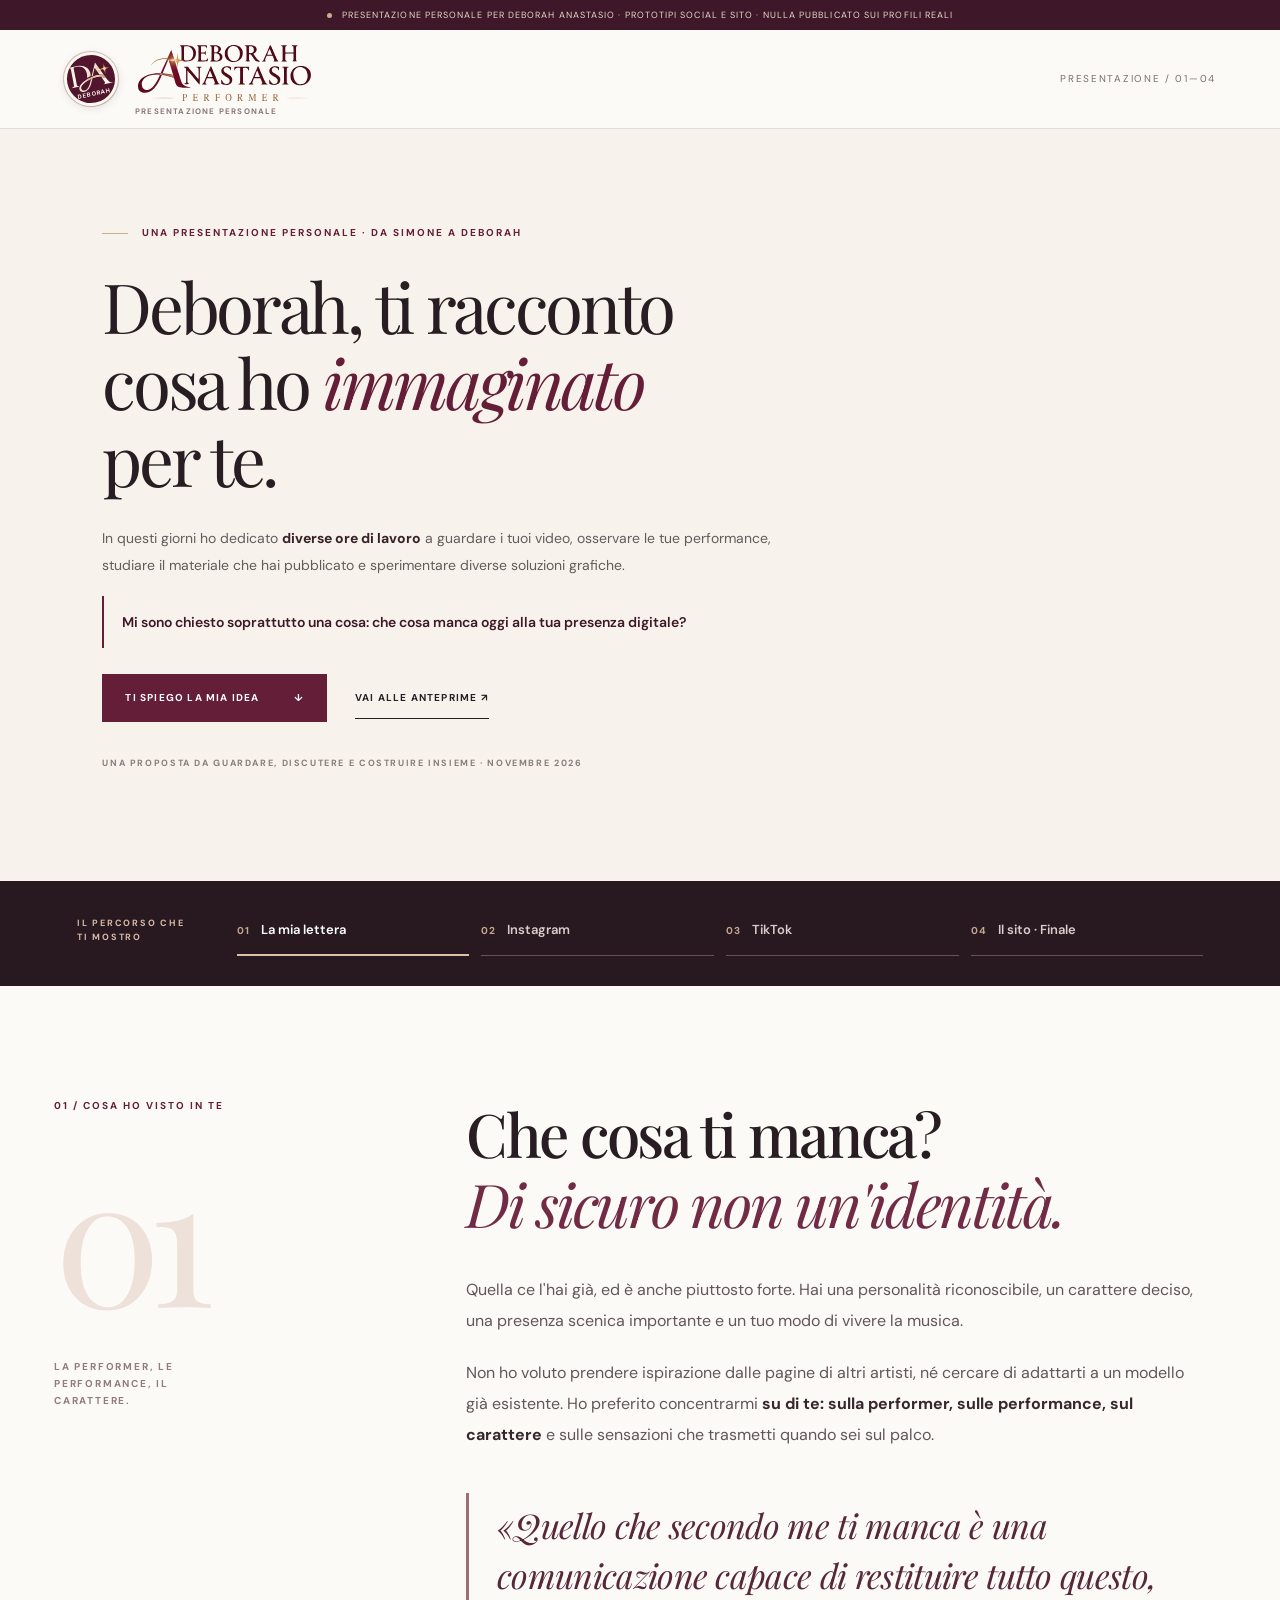
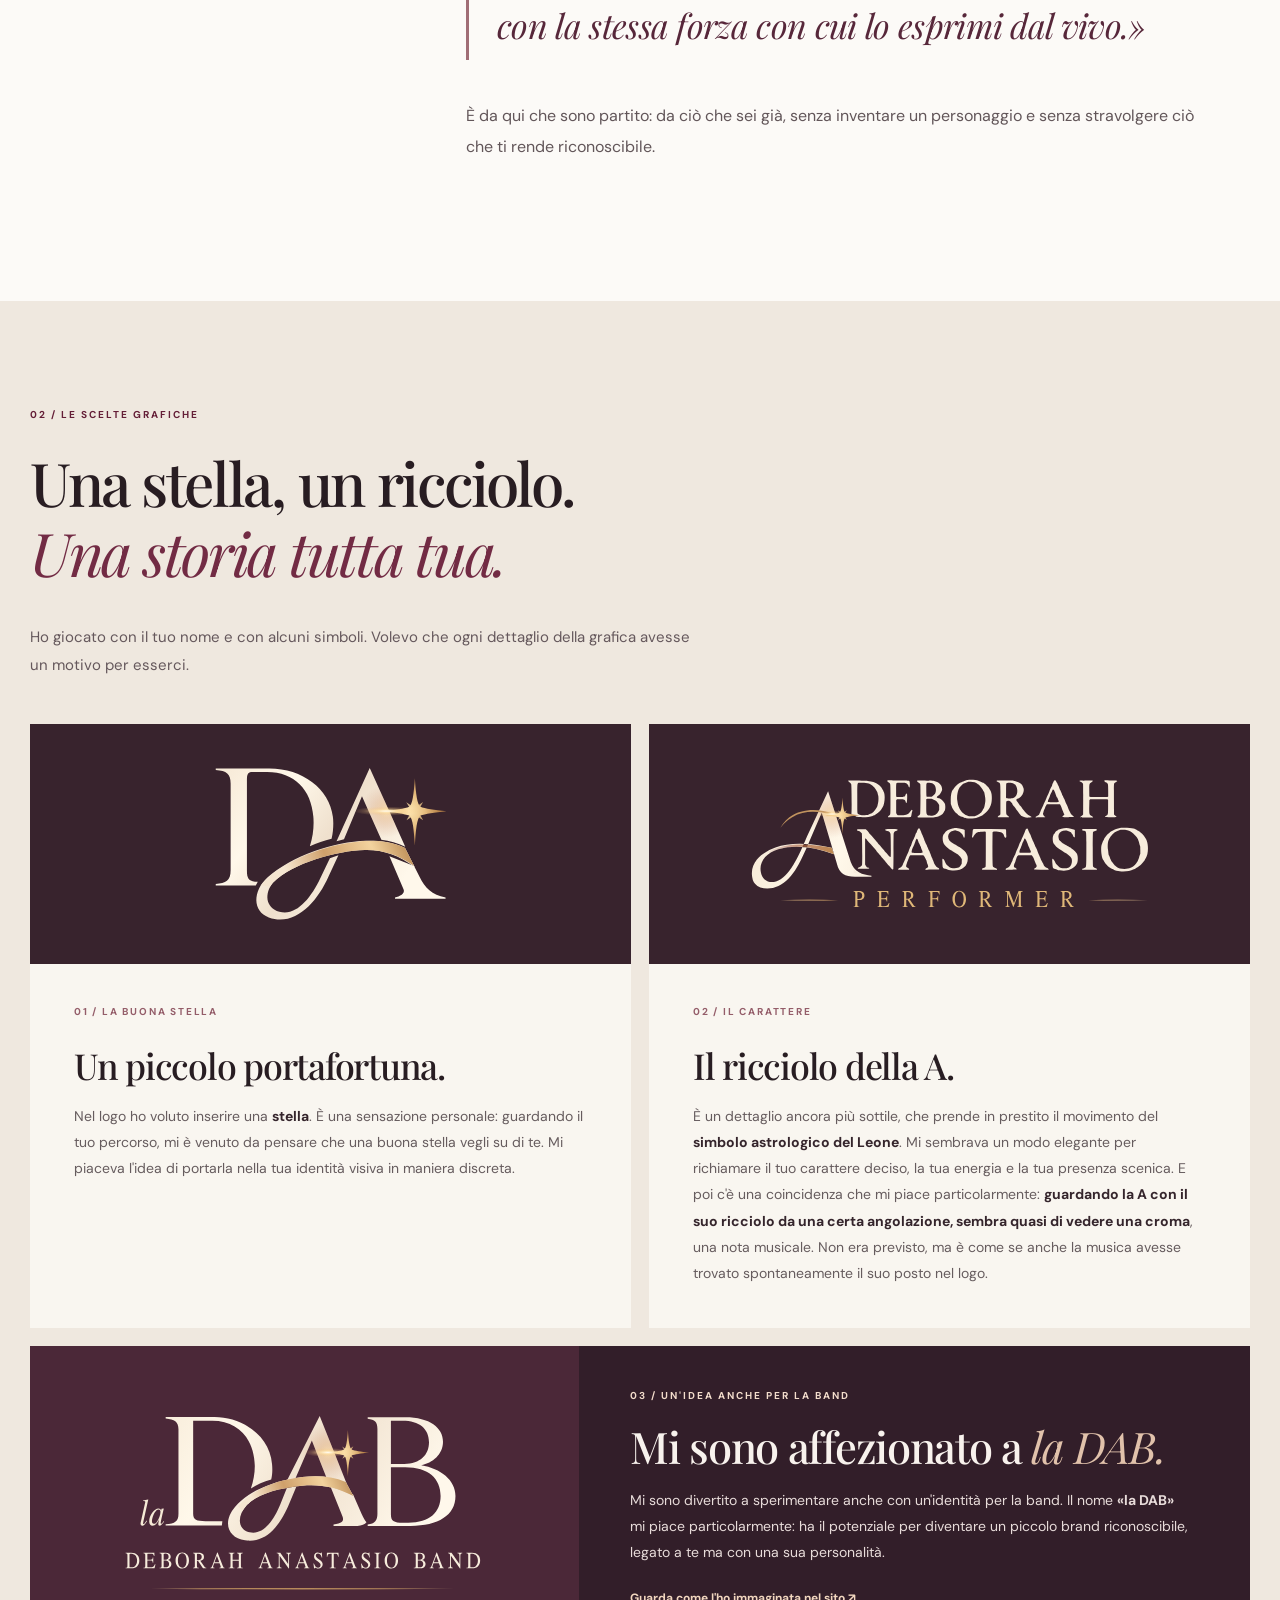
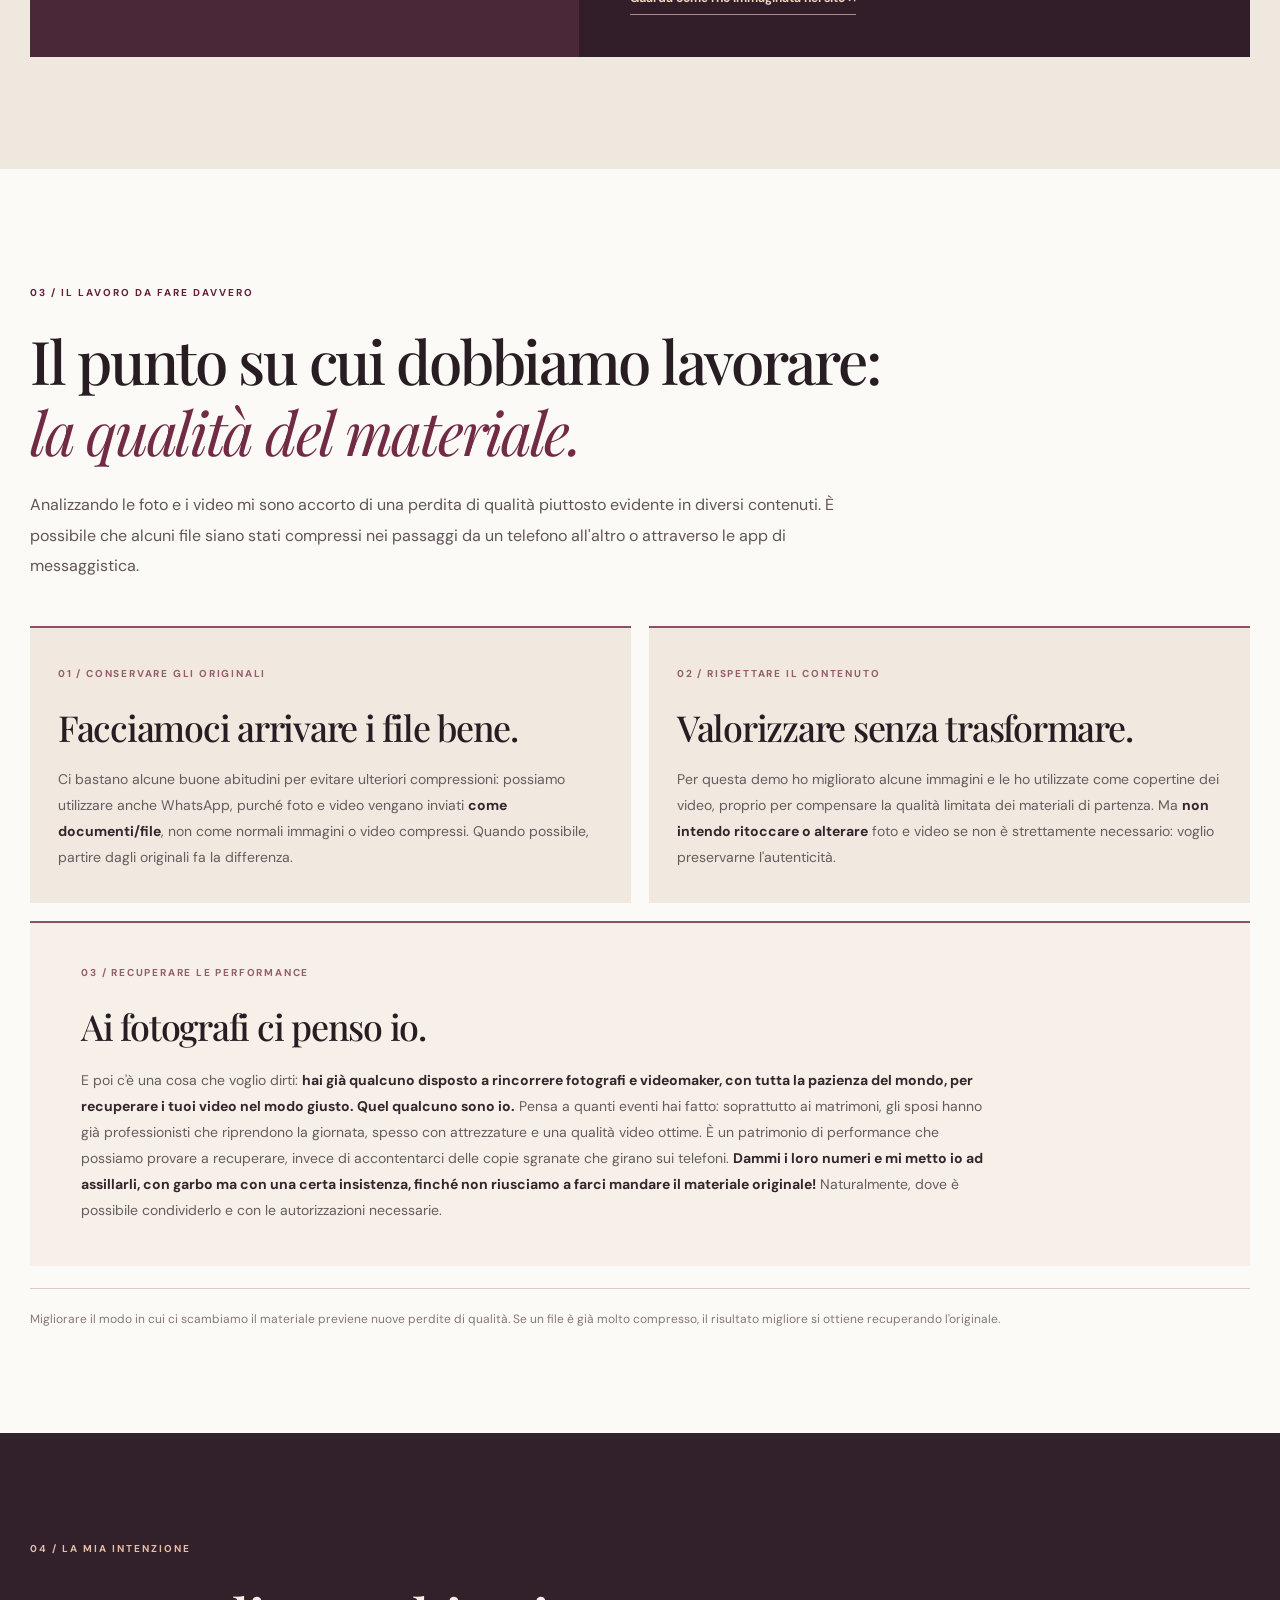
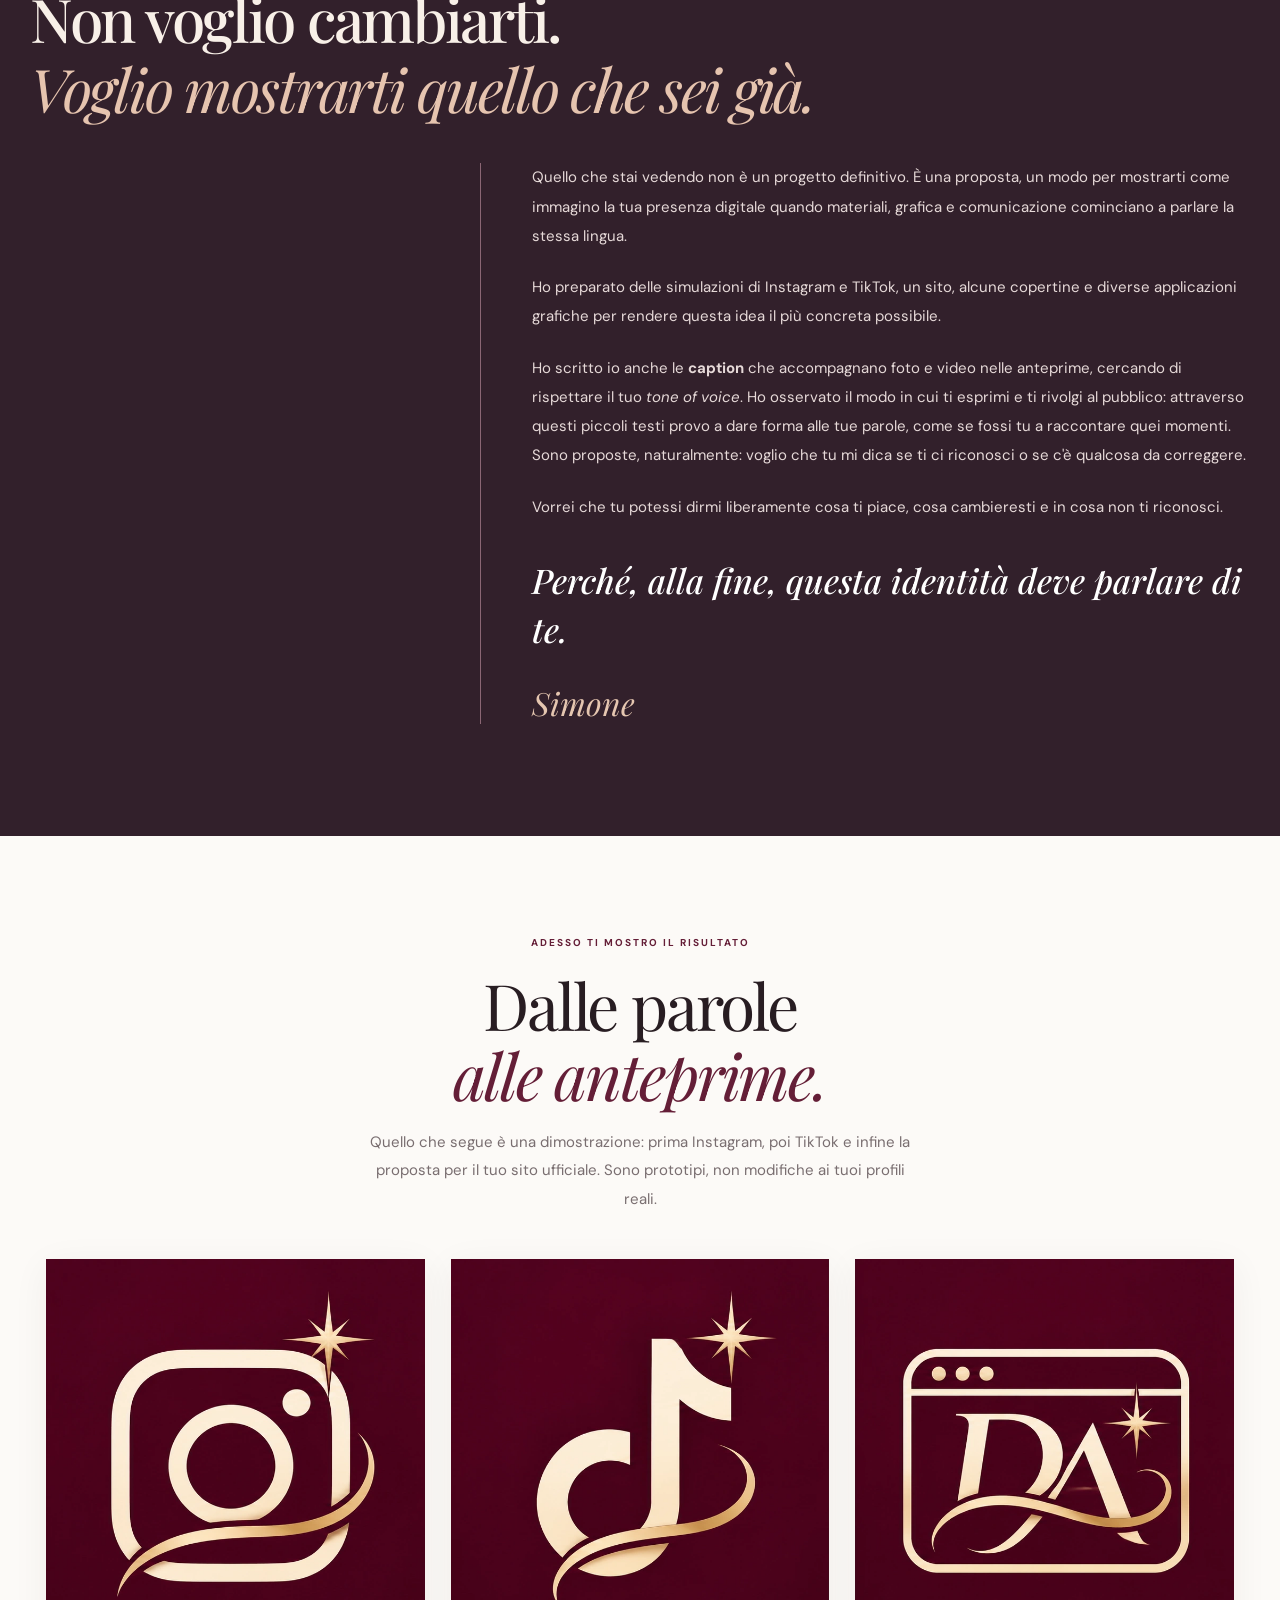
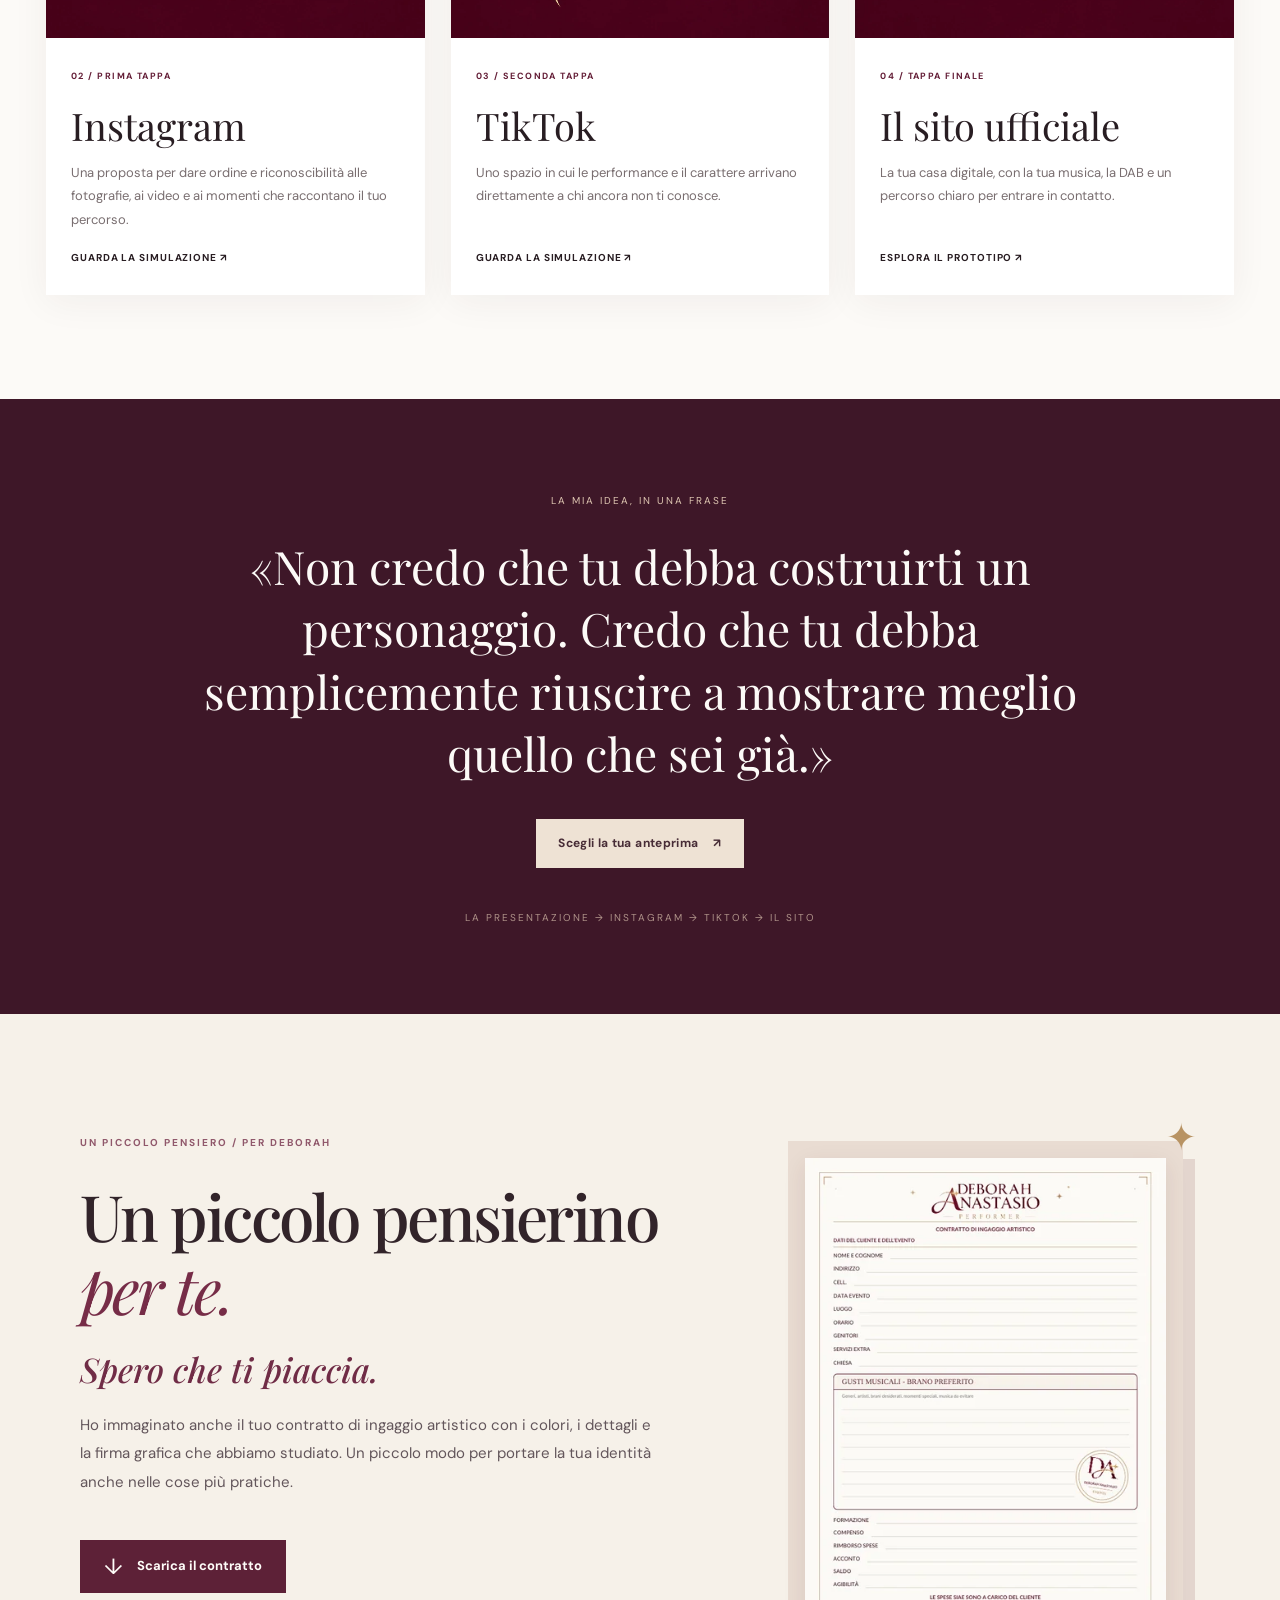
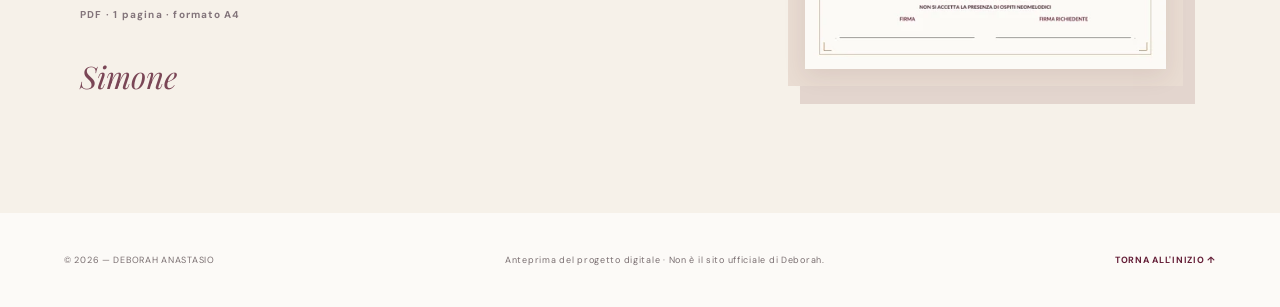
==== commit 12a23a71: "Make photographer recovery a third card and funnel presentation links to final demos" ====
--- a/index.html
+++ b/index.html
@@ -13,7 +13,7 @@
   <link rel="stylesheet" href="./assets/style.css?v=hero-tutto-sposi-20261119">
   <link rel="stylesheet" href="./assets/immersive.css?v=audio-direct-video-20261121">
   <link rel="stylesheet" href="./assets/brand.css?v=seal-text-lift-20261120">
-  <link rel="stylesheet" href="./assets/presentation.css?v=recupero-video-20261124-v1">
+  <link rel="stylesheet" href="./assets/presentation.css?v=terza-card-nav-20261124">
   <link rel="stylesheet" href="./assets/dab-gallery.css?v=dab-gallery-20261119-v1">
   <script id="deborah-video-covers" type="application/json">{"version":6,"note":"Aggiornamento social: Eventi 1/2/3 + La mia voce 2 con le quattro cover utente 1080×1350. Le precedenti copertine V01–V05 sono conservate.","covers":{"deborah_media/AQNaZpAdoFfd0VXdn0SLpQzMcJ_bFDlhlMvx4UQJXLFm3GkIZUpRxTsMSwUHyrMPaSVDCt5qX7ECfZsAYtHvSBhKzy1yOdtUE5TxyHk.mp4":"assets/copertine/prototipi/V01-F_con-quale-brano_prototipo.webp","deborah_media/AQNXFOCJHgNHNgGljCNciKX6gMVnHxlx0eNYs27tPjhC2ahiAcEqIIOTEelmlpgR4KsLA2ZyoBGnn_Dj1gOER0it3o5XzYIYcZ1cAHU.mp4":"assets/copertine/prototipi/V02-G_per-sempre-si-nuova.webp","deborah_media/AQOYLfrawBnk5Wka0ygxaTCpXlLH4ka3_A1WrWSDd8qxiAXGkp07tnudvIp9XeZZBrCi_oib78aJZvpivgtLQSoH9ERRwFkJNJZhEyU.mp4":"assets/copertine/prototipi/V03-F_quando-il-mio-cuore_selezionata.webp","deborah_media/tiktok_debora.anastasio_7702445165201362209.mp4":"assets/copertine/prototipi/V04-E_tutto-sposi_prototipo.webp","deborah_media/deborah_kiton_arco_slide_fluido_elegante_video_completo.mp4":"assets/copertine/prototipi/V05-E_kiton_prototipo.webp","deborah_media/eventi 1.mp4":"assets/copertine/social/eventi-1.webp","deborah_media/eventi 2.mp4":"assets/copertine/social/eventi-2.webp","deborah_media/eventi 3.mp4":"assets/copertine/social/eventi-3.webp","deborah_media/la mia voce 2.mp4":"assets/copertine/social/la-mia-voce-2.webp"}}</script>
   <script id="deborah-video-catalog" type="application/json">{"version":5,"source":"Catalogo curato del profilo dimostrativo: quattro nuove performance, quattro video precedenti e una fotografia d'archivio","videos":[{"path":"deborah_media/eventi 1.mp4","sha":"37b2d67a74146008cce1facadb691d3148cbeb0c","title":"Eventi 1 · There Must Be Love · Casa Kiton","size_bytes":15115360,"caption":"Che bella emozione essere a Casa Kiton! ❤️✨\n\nUna serata elegante, un'occasione speciale e il piacere di condividere la mia musica con tutte le persone presenti.\n\nE poi *There Must Be Love* di David Morales e Janice Robinson… un brano che adoro cantare e che ogni volta mi regala una bellissima emozione! 🎶\n\nGrazie di cuore per avermi scelta e per avermi fatto vivere questa bellissima esperienza.\n\nVi lascio ascoltare un piccolo momento della serata.\n\nBacio grande! ❤️\n\n#DeborahAnastasio #Kiton #CasaKiton #DavidMorales #JaniceRobinson #EventiAziendali #LivePerformance"},{"path":"deborah_media/eventi 2.mp4","sha":"5b0558595e9f90ab9f95c9205675ea2f7570a0bf","title":"Eventi 2 · Rumore · Festa di compleanno","size_bytes":9844146,"caption":"E stasera… facciamo un po' di RUMORE! 😂🎶❤️\n\nUna bellissima festa di compleanno, una persona speciale da festeggiare e tanta, tanta voglia di divertirsi!\n\nE con *Rumore* della nostra grande Raffaella Carrà, come si fa a stare fermi? 😍\n\nChe energia ragazzi, siete stati meravigliosi!\n\nTantissimi auguri al nostro festeggiato e grazie per questa splendida serata!\n\nBacio grande! ❤️\n\n#DeborahAnastasio #RaffaellaCarra #Rumore #HappyBirthday #MusicaDalVivo #EventiPrivati"},{"path":"deborah_media/eventi 3.mp4","sha":"17e395050018982dff7070612b34c2c1d2e9d99c","title":"Eventi 3 · E tu davanti a me · Erminio Sinni","size_bytes":6672926,"caption":"Ragazzi, ma che bella festa! 😍🎶\n\nCi sono canzoni che appena iniziano fanno subito cambiare l'atmosfera… e *E tu davanti a me* di Erminio Sinni è proprio una di quelle!\n\nE poi, quando vi vedo cantare, ballare e divertirvi così… mamma mia, che spettacolo! ❤️\n\nQuesta è la parte del mio lavoro che amo tanto: condividere la musica con voi e godermi questi bellissimi momenti insieme.\n\nVi mando un bacio grande! ❤️\n\n#DeborahAnastasio #ErminioSinni #ETuDavantiAMe #LivePerformance #Eventi"},{"path":"deborah_media/la mia voce 2.mp4","sha":"b60fab7f9a7ea6a7a58db149f6d6dc3e218eecd3","title":"La mia voce 2 · Overjoyed · Stevie Wonder","size_bytes":21626127,"caption":"Mi dicono che *Overjoyed* di Stevie Wonder sia tornata di moda sui social… 🎶❤️\n\nMa io dico: una canzone così, quando mai è passata di moda? 🥹\n\nCi sono brani che puoi ascoltare mille volte e riescono sempre a emozionarti come la prima.\n\nE questo, per me, è proprio uno di quelli.\n\nVi lascio ascoltare la mia versione. Spero vi arrivi tutta l'emozione che provo quando la canto.\n\nBacio grande! ❤️\n\n#DeborahAnastasio #Overjoyed #StevieWonder #LiveMusic #MusicaDalVivo"},{"path":"deborah_media/AQNaZpAdoFfd0VXdn0SLpQzMcJ_bFDlhlMvx4UQJXLFm3GkIZUpRxTsMSwUHyrMPaSVDCt5qX7ECfZsAYtHvSBhKzy1yOdtUE5TxyHk.mp4","sha":"ad552accd98ea942241cf380416ec3dfd9b57a25","title":"Si ricomincia! · Backstage a Villa Hirta","size_bytes":11017182,"caption":"E finalmente si ricomincia! 🎶❤️\n\nStasera siamo a Villa Hirta per festeggiare Antonio e la sua splendida famiglia!\n\nLa squadra è al completo: il percussionista pensa a mangiare, il sassofonista sta sempre al telefono… 😂\n\nComm' s'adda fa? 🤦🏻‍♀️❤️\n\nSiamo felici che la stagione stia iniziando! Ci aspettano tante belle serate insieme.\n\nVi aggiorniamo più tardi… bacio grande! ❤️\n\n#DeborahAnastasio #MusicaDalVivo #BackstageMusicale #VillaHirta #LiveMusic"},{"path":"deborah_media/AQNXFOCJHgNHNgGljCNciKX6gMVnHxlx0eNYs27tPjhC2ahiAcEqIIOTEelmlpgR4KsLA2ZyoBGnn_Dj1gOER0it3o5XzYIYcZ1cAHU.mp4","sha":"95aa36676c054bd0ea55f01d3b4c15ff1e4099a2","title":"Per sempre sì","size_bytes":11967797,"caption":"Quando c'è la DAB al completo, l'energia è un'altra cosa! 🎶❤️\n\nStavolta ci siamo proprio tutti, con un brano di Sal Da Vinci che fa cantare e soprattutto emozionare.\n\nE quando parte la musica… mamma mia! 😍\n\nVi lascio ascoltare un pezzetto della nostra serata. Ditemi, vi piace questa canzone?\n\nBacio grande! ❤️\n\n#DeborahAnastasio #DeborahAnastasioBand #SalDaVinci #PerSempreSi #MusicaDalVivo"},{"path":"deborah_media/AQOYLfrawBnk5Wka0ygxaTCpXlLH4ka3_A1WrWSDd8qxiAXGkp07tnudvIp9XeZZBrCi_oib78aJZvpivgtLQSoH9ERRwFkJNJZhEyU.mp4","sha":"c3d12c0b468dd180ed4260a06a07535c12ebf8d5","title":"Tu sì 'na cosa grande","size_bytes":23183202,"caption":"Ci sono momenti in cui anche a me mancano le parole… ❤️\n\nSentirvi cantare così, tutti insieme, è un'emozione che faccio fatica a spiegare.\n\nA un certo punto mi sono fermata, vi ho ascoltato e mi sono goduta ogni istante. Che meraviglia! 🥹\n\nPerché quando tante voci diventano una sola, succede qualcosa di veramente speciale.\n\nGrazie per aver cantato insieme a me. Siete stati splendidi!\n\nBacio grande! ❤️\n\n#DeborahAnastasio #TuSiNaCosaGrande #MusicaNapoletana #MusicaDalVivo #EmozioniInMusica"},{"path":"deborah_media/deborah_kiton_arco_slide_fluido_elegante_video_completo.mp4","sha":"a3e8f8f8dff08d830d514e3c4822766154abe98b","title":"Kiton","size_bytes":11467034,"caption":"Che emozione essere qui, a Casa Kiton! ❤️✨\n\nQuest'anno ho avuto il piacere e l'onore di essere scelta per accompagnare con la mia musica la festa di fine anno di una realtà così importante nel mondo della sartoria.\n\nUna serata speciale, insieme a tutte le persone che fanno parte di questa grande realtà.\n\nSono davvero felice e riconoscente per questa bellissima esperienza!\n\nE niente… buone feste a tutti e ci vediamo presto! ❤️🎶\n\n#DeborahAnastasio #Kiton #CasaKiton #MusicaDalVivo #EventiAziendali"},{"path":"deborah_media/tiktok_debora.anastasio_7702445165201362209.mp4","sha":"661b57ed6f4a6012020f817ef05ced9bcd209f6c","title":"Tutto Sposi","size_bytes":7698406,"caption":"Ma quanto ci siamo divertiti a Tutto Sposi! 😍🎶\n\nTra musica, balli, duetti e incontri bellissimi, è stata un'esperienza piena di energia!\n\nE poi, quando parte la musica, io proprio non riesco a stare ferma! 😂❤️\n\nUn'atmosfera splendida, nella bellissima cornice di Emilio Amirante Atelier.\n\nVi lascio qualche momento di questa esperienza… e ditemi, vi siete divertiti anche voi?\n\nBacio grande! ❤️\n\n#DeborahAnastasio #TuttoSposi #EmilioAmiranteAtelier #LivePerformance #MusicaDalVivo"}],"note":"Feed Instagram e TikTok: nove video originali, tutti distinti. Tutto Sposi è il nono post con la copertina V04-E già presente. San Valentino e la foto rosa non sono nel feed; gli asset originali restano archiviati nella repository."}</script>
@@ -26,12 +26,6 @@
 <div class="concept-banner" role="note"><span class="dot"></span> Presentazione personale per Deborah Anastasio · Prototipi social e sito · Nulla pubblicato sui profili reali</div>
 <header class="app-header">
   <a class="identity" href="#visione" aria-label="Torna alla visione generale"><span class="identity-mark identity-mark-svg site-logo-seal" aria-hidden="true"><img src="./assets/brand/stella-v3/DA-chiaro.svg" alt="" loading="eager"><small>DEBORAH</small></span><span class="identity-copy identity-copy-approved"><img src="./assets/brand/stella-v3/Deborah-Anastasio.svg" alt="Deborah Anastasio · Performer" loading="eager"><small>PRESENTAZIONE PERSONALE</small></span></a>
-  <nav class="main-nav" aria-label="Seleziona la dimostrazione">
-    <a href="#visione" data-route="visione">La presentazione</a>
-    <a href="#instagram" data-route="instagram">Instagram</a>
-    <a href="#tiktok" data-route="tiktok">TikTok</a>
-    <a href="#sito" data-route="sito">Sito ufficiale</a>
-  </nav>
   <span class="header-side">PRESENTAZIONE / 01—04</span>
 </header>
 
@@ -45,7 +39,7 @@
       <p class="pitch-hero-emphasis">Mi sono chiesto soprattutto una cosa: che cosa manca oggi alla tua presenza digitale?</p>
       <div class="hero-actions">
         <a href="#pitch-value" class="btn primary">Ti spiego la mia idea <span aria-hidden="true">↓</span></a>
-        <a href="#instagram" class="subtle-link">Vai alle anteprime <span aria-hidden="true">↗</span></a>
+        <a href="#pitch-demos" class="subtle-link">Vai alle anteprime <span aria-hidden="true">↗</span></a>
       </div>
       <span class="pitch-hero-footnote">UNA PROPOSTA DA GUARDARE, DISCUTERE E COSTRUIRE INSIEME · NOVEMBRE 2026</span>
     </div>
@@ -55,9 +49,9 @@
     <span class="pitch-journey-caption">IL PERCORSO CHE TI MOSTRO</span>
     <div class="pitch-journey-items">
       <a href="#pitch-value" class="pitch-journey-current" aria-current="step"><b>01</b><span>La mia lettera</span></a>
-      <a href="#instagram"><b>02</b><span>Instagram</span></a>
-      <a href="#tiktok"><b>03</b><span>TikTok</span></a>
-      <a href="#sito"><b>04</b><span>Il sito · Finale</span></a>
+      <a href="#pitch-demos"><b>02</b><span>Instagram</span></a>
+      <a href="#pitch-demos"><b>03</b><span>TikTok</span></a>
+      <a href="#pitch-demos"><b>04</b><span>Il sito · Finale</span></a>
     </div>
   </nav>
 
@@ -106,7 +100,7 @@
         <span class="eyebrow light">03 / UN'IDEA ANCHE PER LA BAND</span>
         <h3>Mi sono affezionato a <em>la DAB.</em></h3>
         <p>Mi sono divertito a sperimentare anche con un'identità per la band. Il nome <strong>«la DAB»</strong> mi piace particolarmente: ha il potenziale per diventare un piccolo brand riconoscibile, legato a te ma con una sua personalità.</p>
-        <a href="#site-dab" class="pitch-band-link">Guarda come l'ho immaginata nel sito <span aria-hidden="true">↗</span></a>
+        <a href="#pitch-demos" class="pitch-band-link">Guarda come l'ho immaginata nel sito <span aria-hidden="true">↗</span></a>
       </div>
     </div>
   </section>
@@ -122,12 +116,16 @@
         <span class="pitch-material-index">01 / CONSERVARE GLI ORIGINALI</span>
         <h3>Facciamoci arrivare i file bene.</h3>
         <p>Ci bastano alcune buone abitudini per evitare ulteriori compressioni: possiamo utilizzare anche WhatsApp, purché foto e video vengano inviati <strong>come documenti/file</strong>, non come normali immagini o video compressi. Quando possibile, partire dagli originali fa la differenza.</p>
-        <p class="pitch-materials-recovery">E poi c'è una cosa che voglio dirti: <strong>hai già qualcuno disposto a rincorrere fotografi e videomaker, con tutta la pazienza del mondo, per recuperare i tuoi video nel modo giusto. Quel qualcuno sono io.</strong> Pensa a quanti eventi hai fatto: soprattutto ai matrimoni, gli sposi hanno già professionisti che riprendono la giornata, spesso con attrezzature e una qualità video ottime. È un patrimonio di performance che possiamo provare a recuperare, invece di accontentarci delle copie sgranate che girano sui telefoni. <strong>Dammi i loro numeri e mi metto io ad assillarli, con garbo ma con una certa insistenza, finché non riusciamo a farci mandare il materiale originale!</strong> Naturalmente, dove è possibile condividerlo e con le autorizzazioni necessarie.</p>
       </article>
       <article>
         <span class="pitch-material-index">02 / RISPETTARE IL CONTENUTO</span>
         <h3>Valorizzare senza trasformare.</h3>
         <p>Per questa demo ho migliorato alcune immagini e le ho utilizzate come copertine dei video, proprio per compensare la qualità limitata dei materiali di partenza. Ma <strong>non intendo ritoccare o alterare</strong> foto e video se non è strettamente necessario: voglio preservarne l'autenticità.</p>
+      </article>
+      <article class="pitch-materials-third">
+        <span class="pitch-material-index">03 / RECUPERARE LE PERFORMANCE</span>
+        <h3>Ai fotografi ci penso io.</h3>
+        <p>E poi c'è una cosa che voglio dirti: <strong>hai già qualcuno disposto a rincorrere fotografi e videomaker, con tutta la pazienza del mondo, per recuperare i tuoi video nel modo giusto. Quel qualcuno sono io.</strong> Pensa a quanti eventi hai fatto: soprattutto ai matrimoni, gli sposi hanno già professionisti che riprendono la giornata, spesso con attrezzature e una qualità video ottime. È un patrimonio di performance che possiamo provare a recuperare, invece di accontentarci delle copie sgranate che girano sui telefoni. <strong>Dammi i loro numeri e mi metto io ad assillarli, con garbo ma con una certa insistenza, finché non riusciamo a farci mandare il materiale originale!</strong> Naturalmente, dove è possibile condividerlo e con le autorizzazioni necessarie.</p>
       </article>
     </div>
     <p class="pitch-materials-note">Migliorare il modo in cui ci scambiamo il materiale previene nuove perdite di qualità. Se un file è già molto compresso, il risultato migliore si ottiene recuperando l'originale.</p>
@@ -146,7 +144,7 @@
     </div>
   </section>
 
-  <section class="pitch-demonstration" aria-labelledby="pitch-demonstration-title">
+  <section class="pitch-demonstration" id="pitch-demos" aria-labelledby="pitch-demonstration-title">
     <div class="section-intro">
       <span class="eyebrow">ADESSO TI MOSTRO IL RISULTATO</span>
       <h2 id="pitch-demonstration-title">Dalle parole<br><em>alle anteprime.</em></h2>
@@ -162,7 +160,7 @@
   <div class="manifesto pitch-manifesto pitch-personal-end">
     <span>LA MIA IDEA, IN UNA FRASE</span>
     <p>«Non credo che tu debba costruirti un personaggio. Credo che tu debba semplicemente riuscire a mostrare meglio quello che sei già.»</p>
-    <a class="pitch-final-cta" href="#instagram">Cominciamo da Instagram <span aria-hidden="true">↗</span></a>
+    <a class="pitch-final-cta" href="#pitch-demos">Scegli la tua anteprima <span aria-hidden="true">↗</span></a>
     <div class="manifesto-footer">LA PRESENTAZIONE → INSTAGRAM → TIKTOK → IL SITO</div>
   </div>
 
--- a/assets/presentation.css
+++ b/assets/presentation.css
@@ -321,3 +321,22 @@
  .pitch-gift-preview{max-width:min(79vw,310px);justify-self:center;box-shadow:8px 12px 0 #e3d5ce}
 }
 @media(prefers-reduced-motion:reduce){.pitch-gift-download{transition:none}}
+
+
+/* 24 nov 2026: la navigazione alle demo parte esclusivamente dalle card finali. */
+.app-header{display:flex;align-items:center;justify-content:space-between;gap:20px}
+.app-header .identity{flex-shrink:0;min-width:0}
+@media(max-width:800px){
+  .app-header{flex-direction:row;justify-content:center;min-height:77px;padding:12px 20px}
+  .app-header .identity{align-self:auto}
+}
+@media(max-width:540px){
+  .app-header{min-height:71px}
+}
+.pitch-demonstration#pitch-demos{scroll-margin-top:28px}
+.pitch-materials-grid>.pitch-materials-third{grid-column:1/-1;background:#f7f0e9;padding:36px clamp(25px,4vw,58px) 42px;border-top:2px solid #8b5061}
+.pitch-materials-grid>.pitch-materials-third h3{max-width:780px;margin:22px 0 19px}
+.pitch-materials-grid>.pitch-materials-third p{max-width:910px}
+@media(max-width:600px){
+  .pitch-materials-grid>.pitch-materials-third{grid-column:auto;padding:29px 25px 32px}
+}
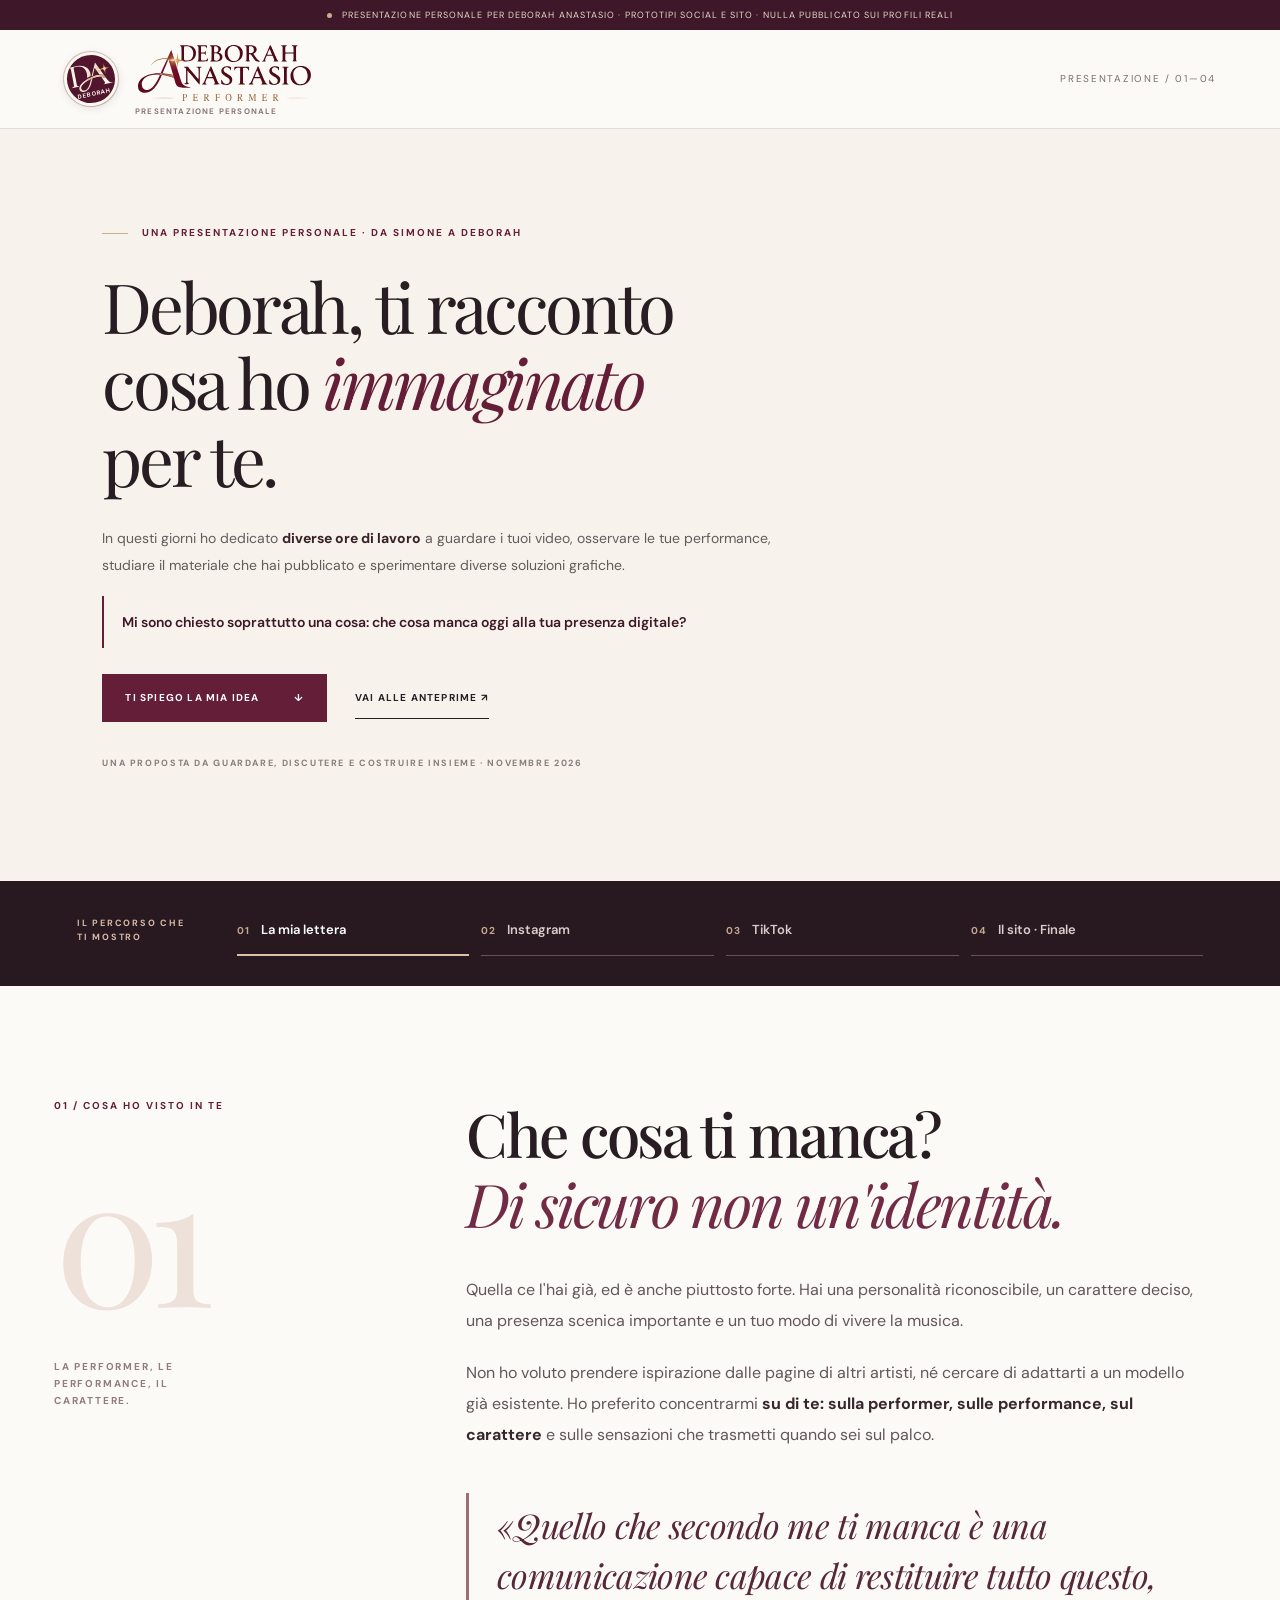
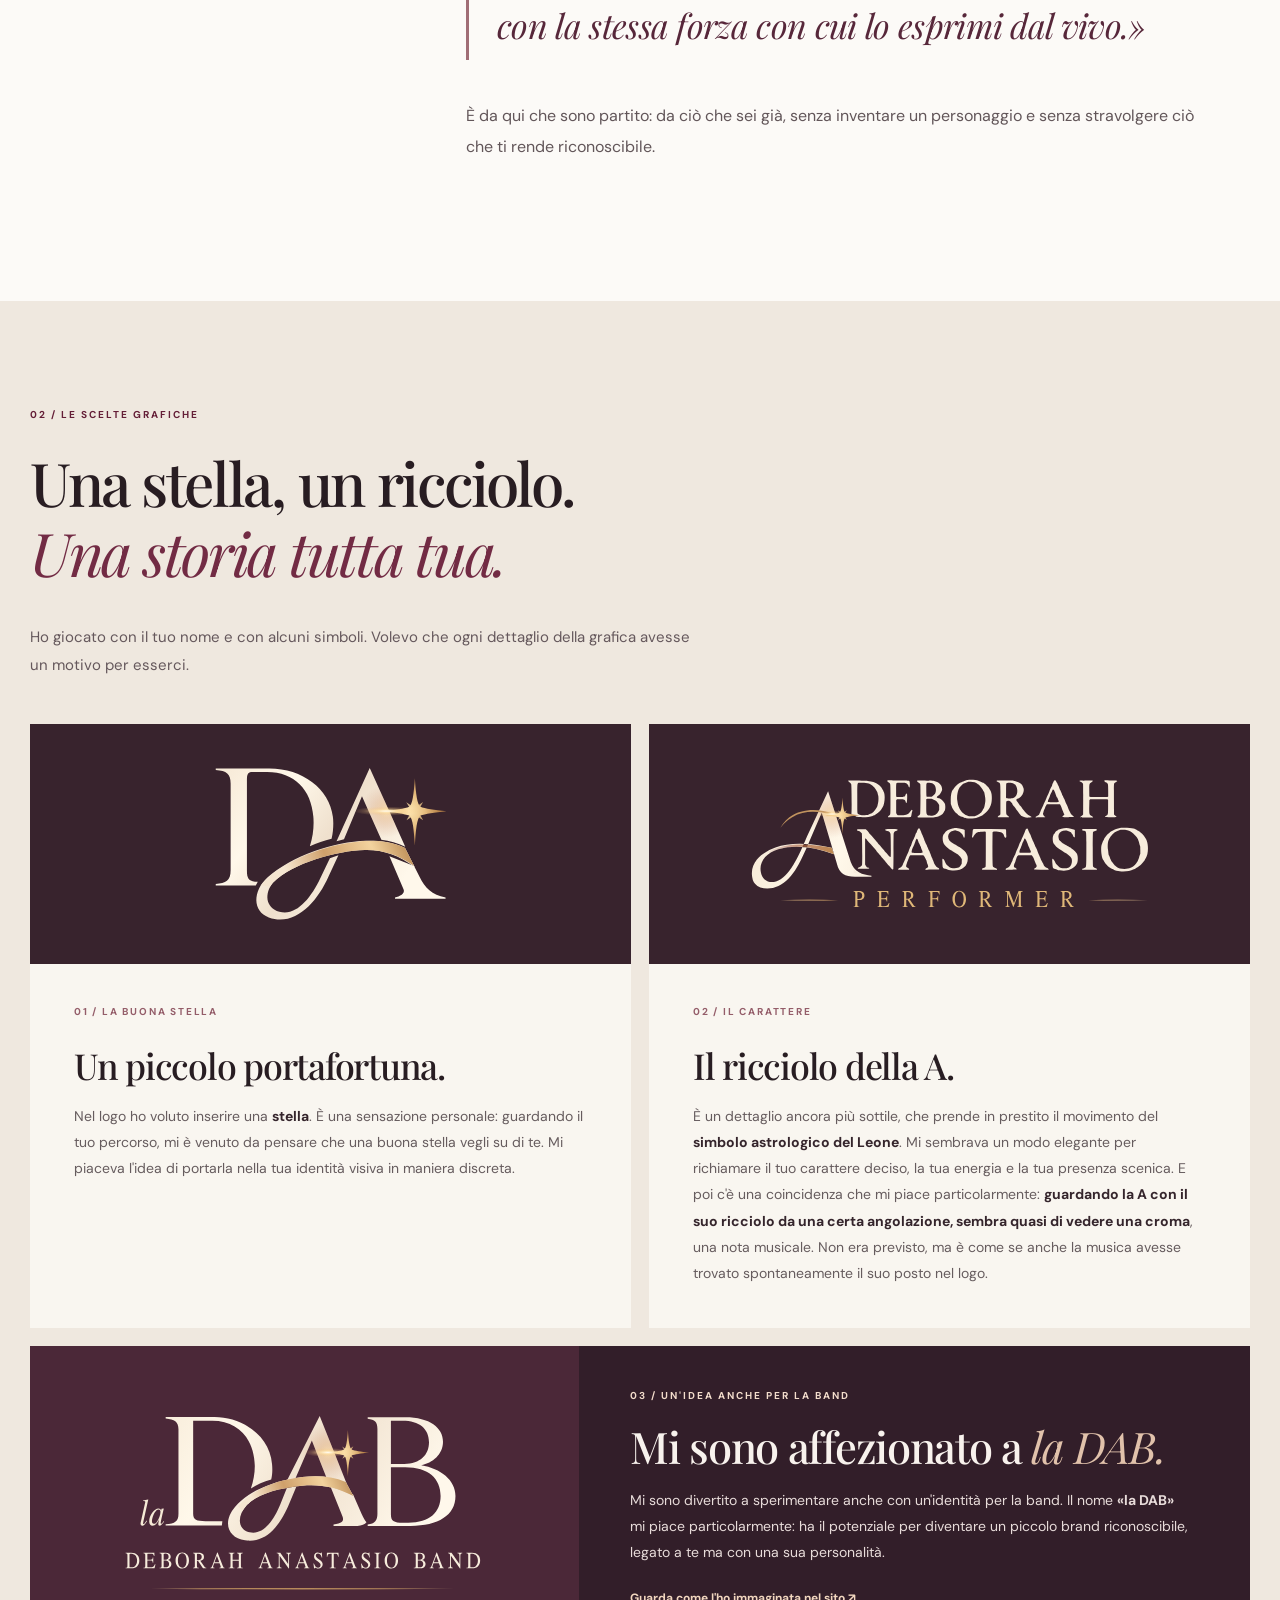
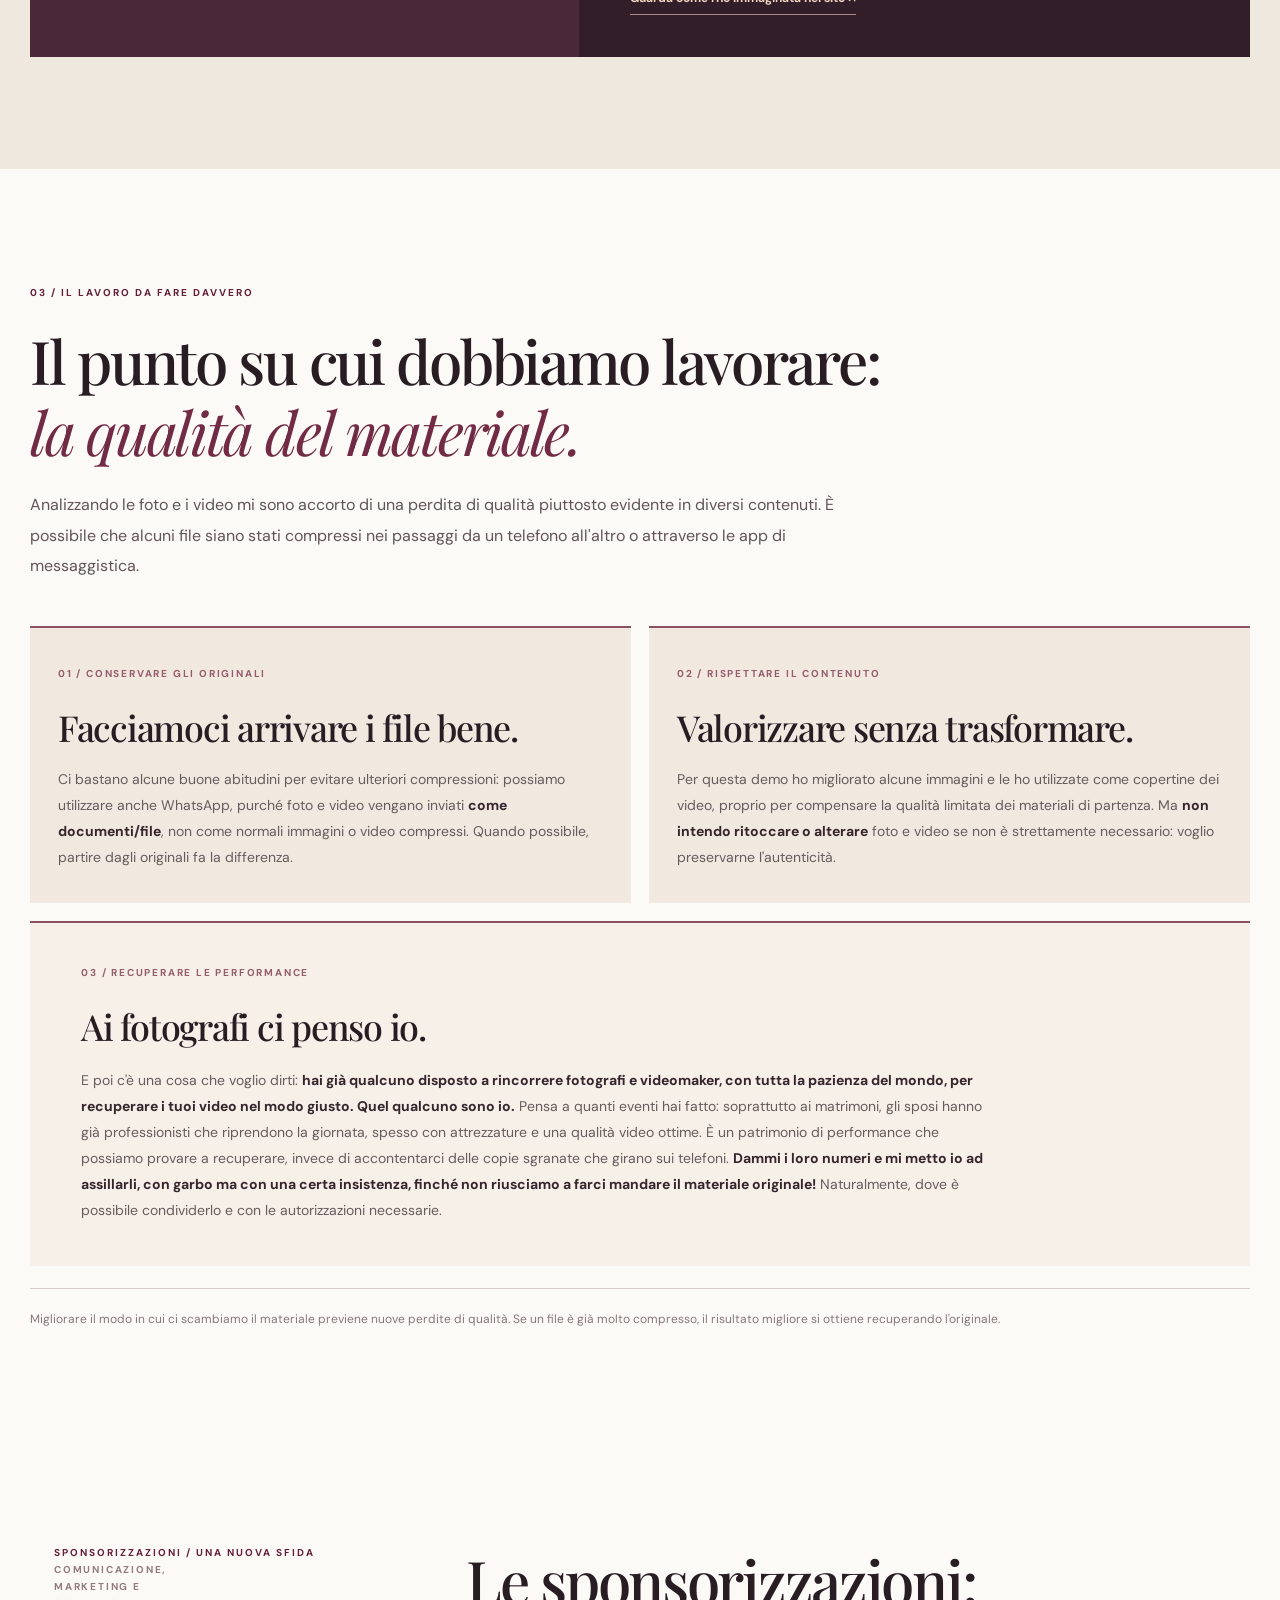
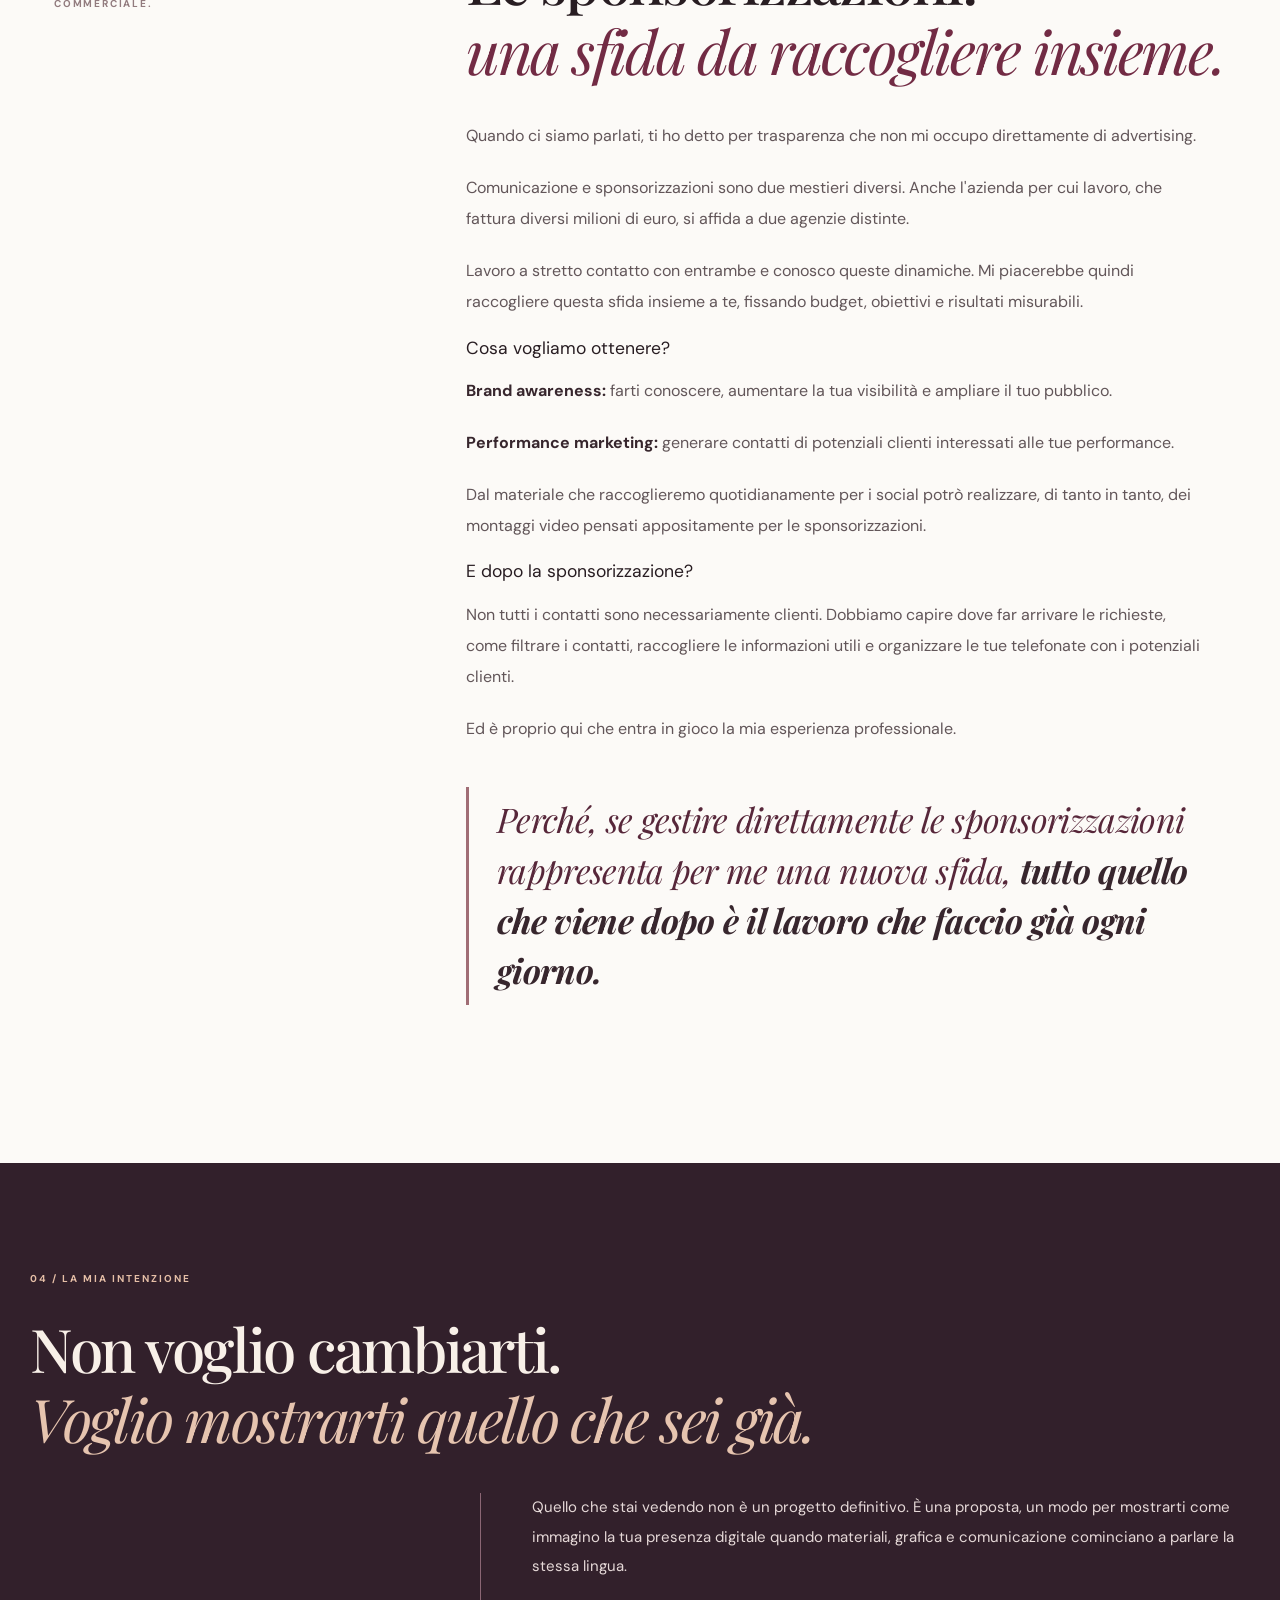
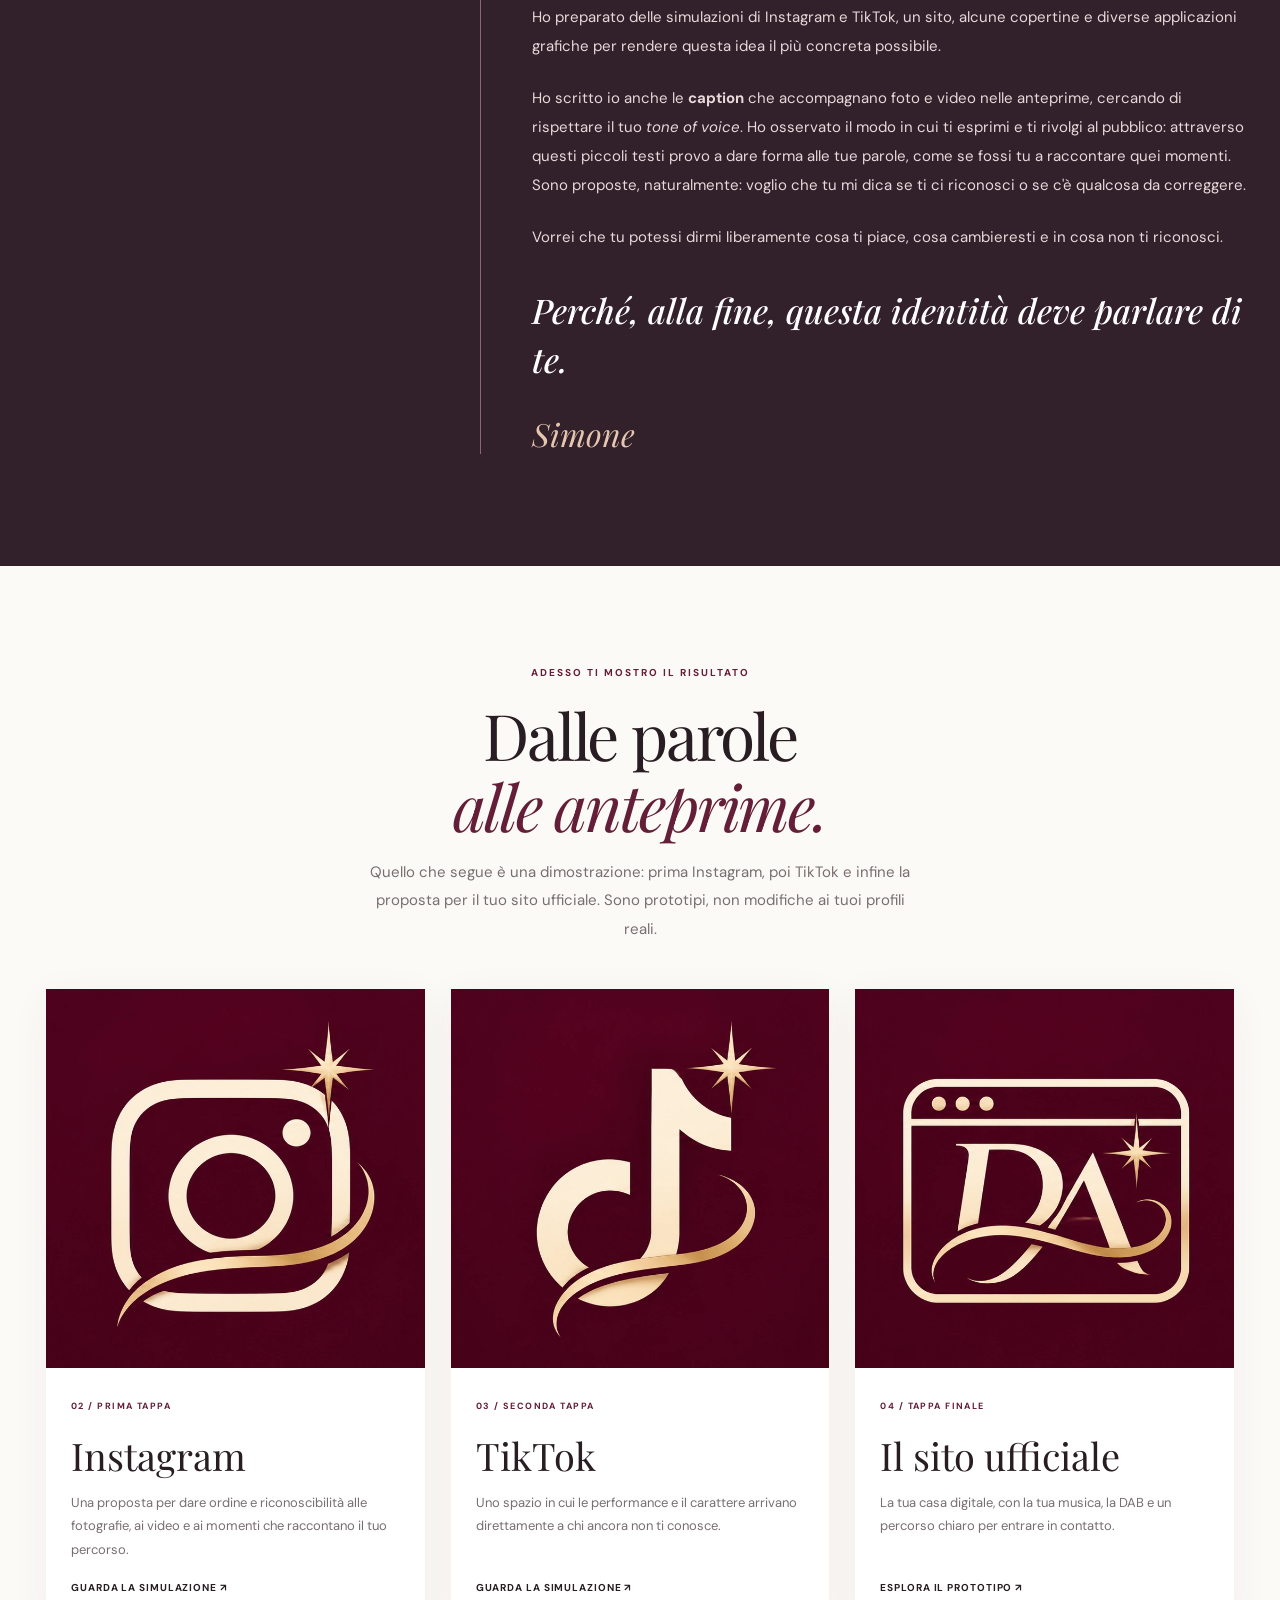
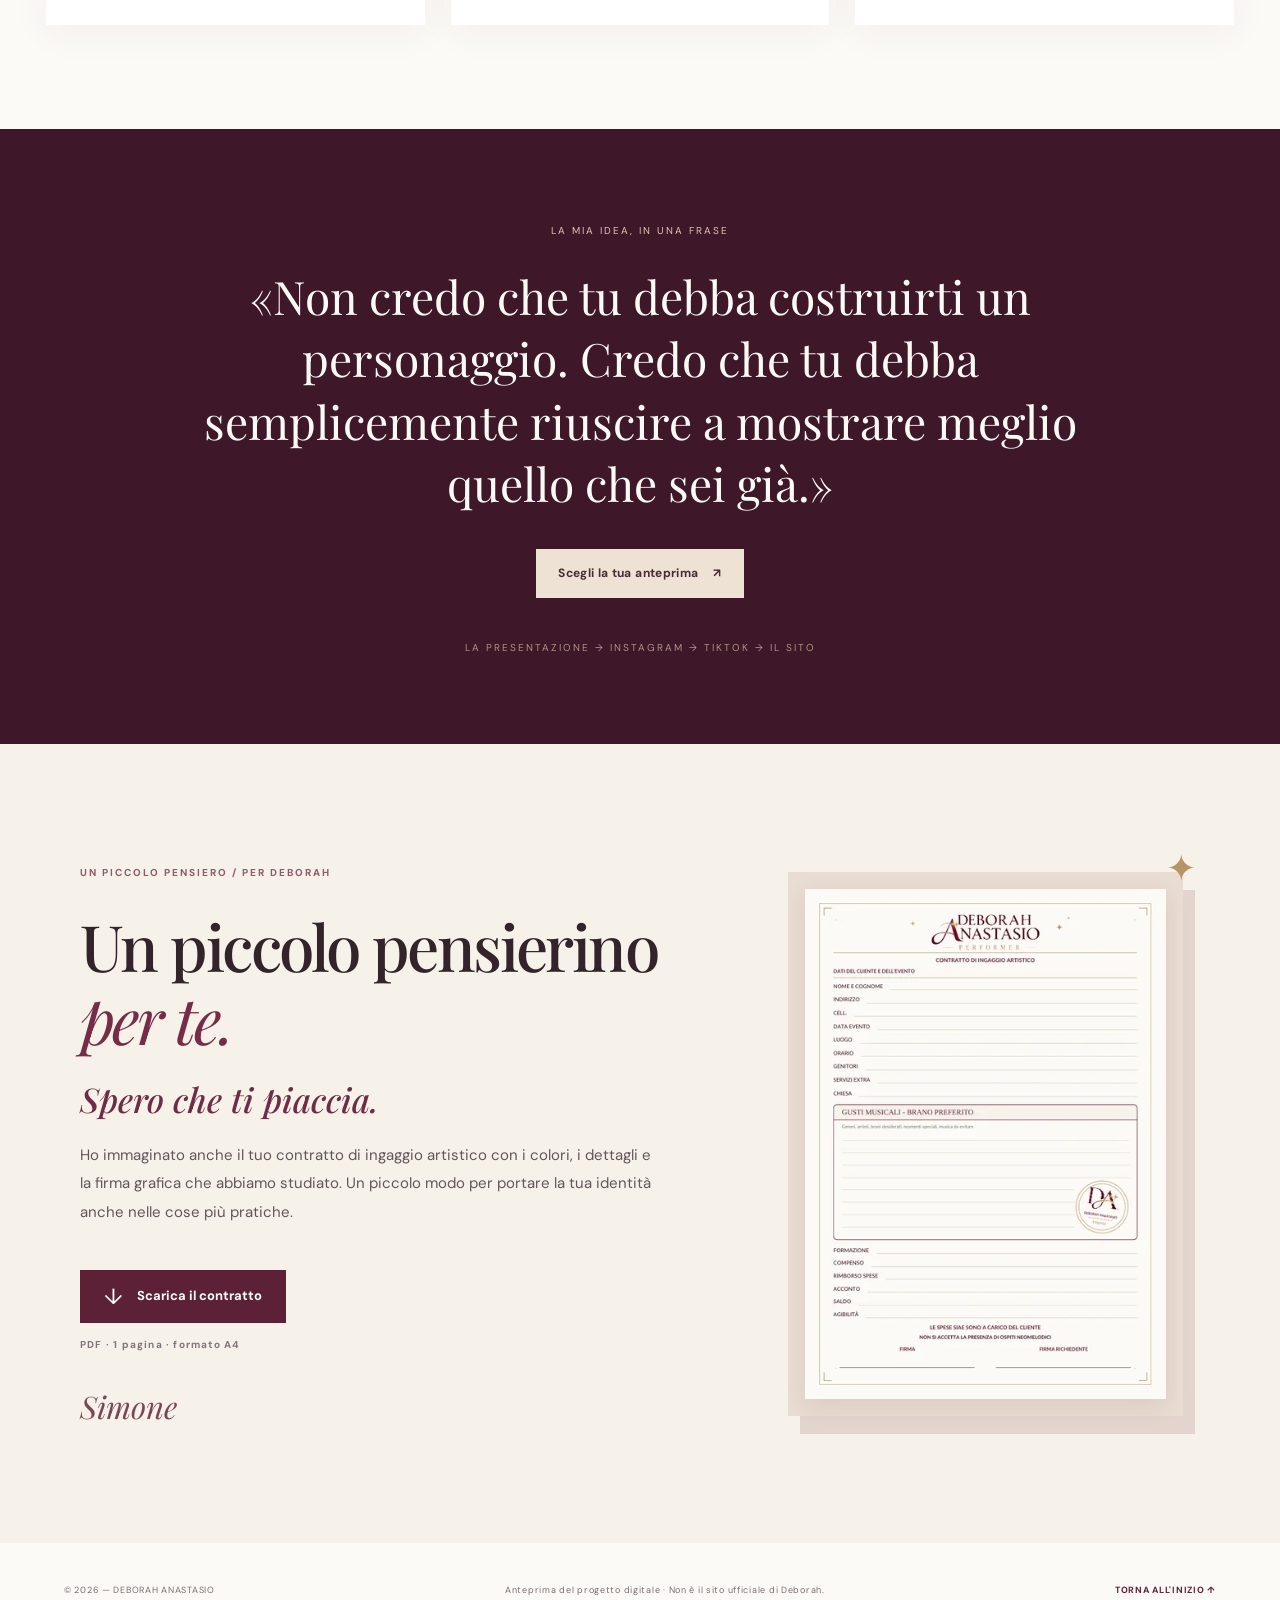
==== commit f09e704b: "Add approved advertising and commercial strategy section to presentation" ====
--- a/index.html
+++ b/index.html
@@ -131,6 +131,24 @@
     <p class="pitch-materials-note">Migliorare il modo in cui ci scambiamo il materiale previene nuove perdite di qualità. Se un file è già molto compresso, il risultato migliore si ottiene recuperando l'originale.</p>
   </section>
 
+  <section class="pitch-letter" id="pitch-sponsorizzazioni" aria-labelledby="pitch-ads-title">
+    <div class="pitch-letter-side"><span class="eyebrow">SPONSORIZZAZIONI / UNA NUOVA SFIDA</span><span class="pitch-letter-aside">COMUNICAZIONE, MARKETING E COMMERCIALE.</span></div>
+    <div class="pitch-letter-content">
+      <h2 id="pitch-ads-title">Le sponsorizzazioni:<br><em>una sfida da raccogliere insieme.</em></h2>
+      <p>Quando ci siamo parlati, ti ho detto per trasparenza che non mi occupo direttamente di advertising.</p>
+      <p>Comunicazione e sponsorizzazioni sono due mestieri diversi. Anche l'azienda per cui lavoro, che fattura diversi milioni di euro, si affida a due agenzie distinte.</p>
+      <p>Lavoro a stretto contatto con entrambe e conosco queste dinamiche. Mi piacerebbe quindi raccogliere questa sfida insieme a te, fissando budget, obiettivi e risultati misurabili.</p>
+      <h3>Cosa vogliamo ottenere?</h3>
+      <p><strong>Brand awareness:</strong> farti conoscere, aumentare la tua visibilità e ampliare il tuo pubblico.</p>
+      <p><strong>Performance marketing:</strong> generare contatti di potenziali clienti interessati alle tue performance.</p>
+      <p>Dal materiale che raccoglieremo quotidianamente per i social potrò realizzare, di tanto in tanto, dei montaggi video pensati appositamente per le sponsorizzazioni.</p>
+      <h3>E dopo la sponsorizzazione?</h3>
+      <p>Non tutti i contatti sono necessariamente clienti. Dobbiamo capire dove far arrivare le richieste, come filtrare i contatti, raccogliere le informazioni utili e organizzare le tue telefonate con i potenziali clienti.</p>
+      <p>Ed è proprio qui che entra in gioco la mia esperienza professionale.</p>
+      <div class="pitch-pullquote">Perché, se gestire direttamente le sponsorizzazioni rappresenta per me una nuova sfida, <strong>tutto quello che viene dopo è il lavoro che faccio già ogni giorno.</strong></div>
+    </div>
+  </section>
+
   <section class="pitch-intention" id="pitch-intenzione" aria-labelledby="pitch-intention-title">
     <span class="eyebrow">04 / LA MIA INTENZIONE</span>
     <h2 id="pitch-intention-title">Non voglio cambiarti.<br><em>Voglio mostrarti quello che sei già.</em></h2>
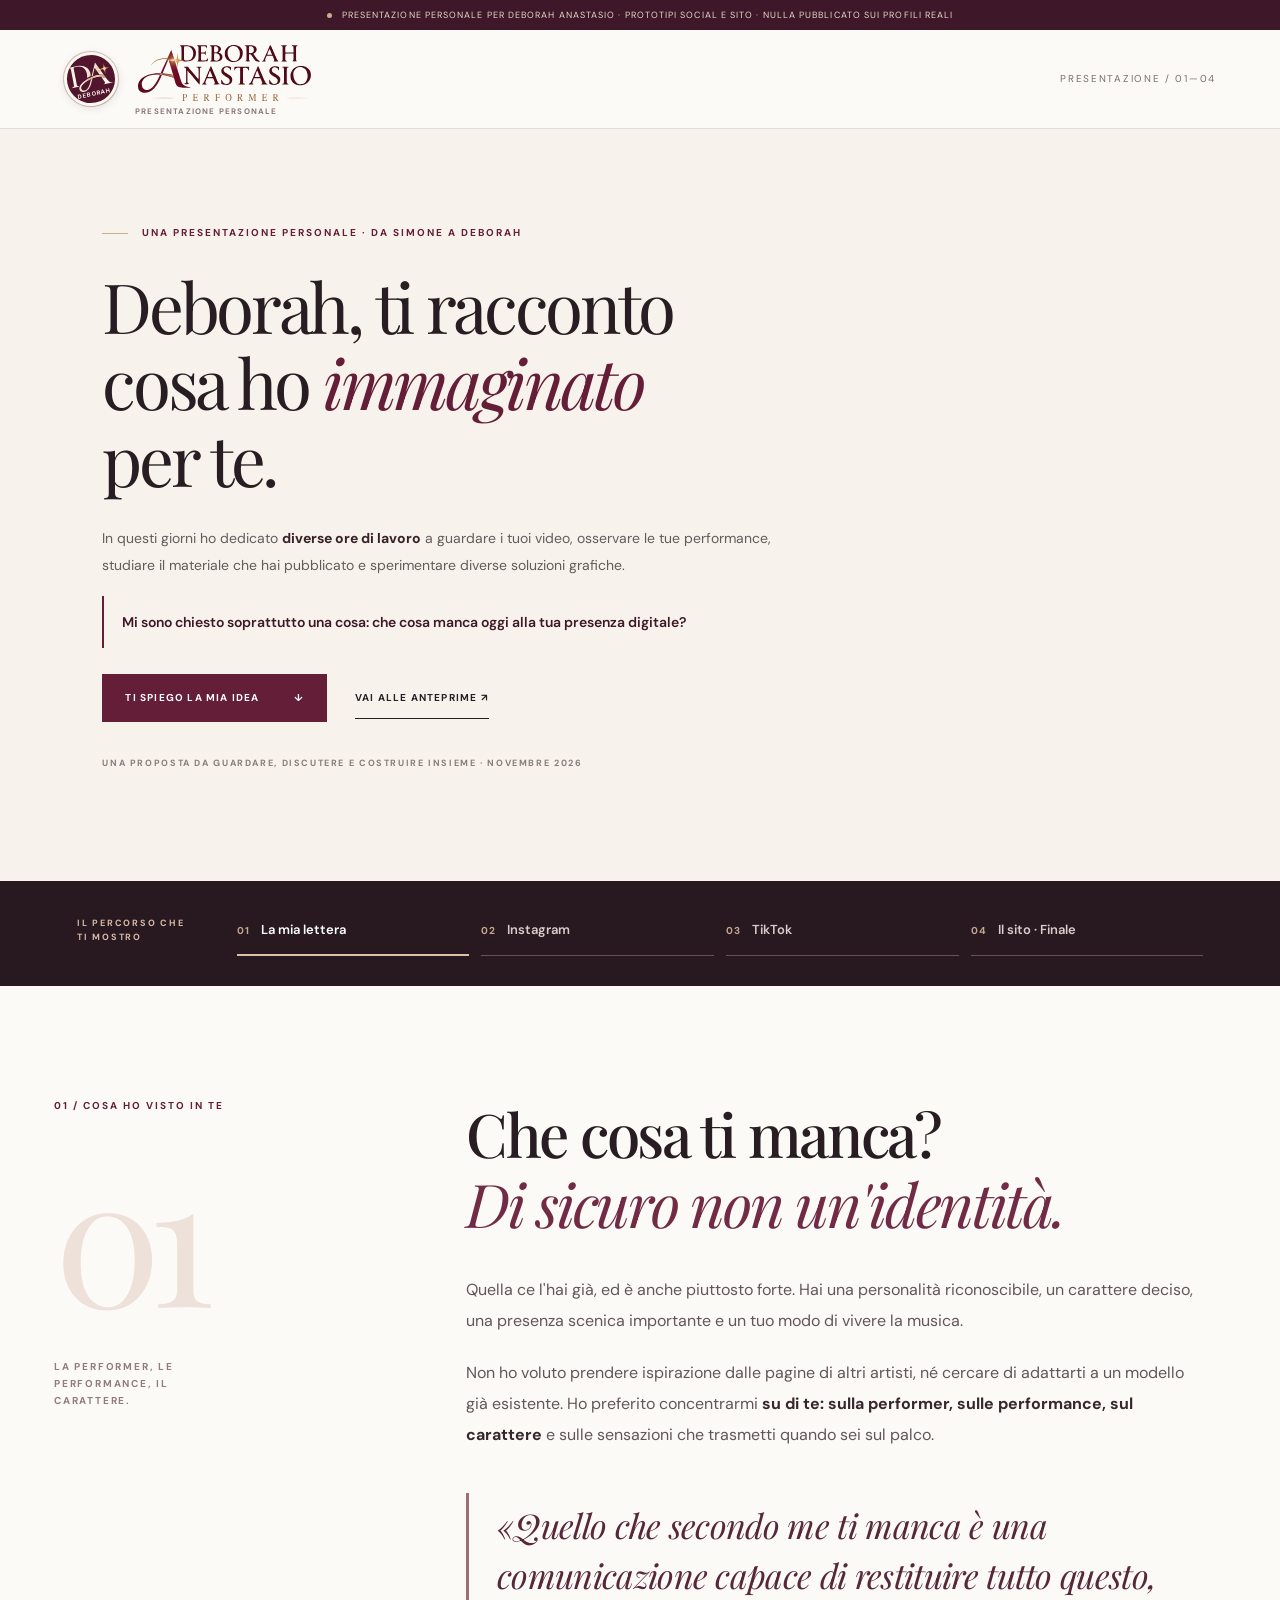
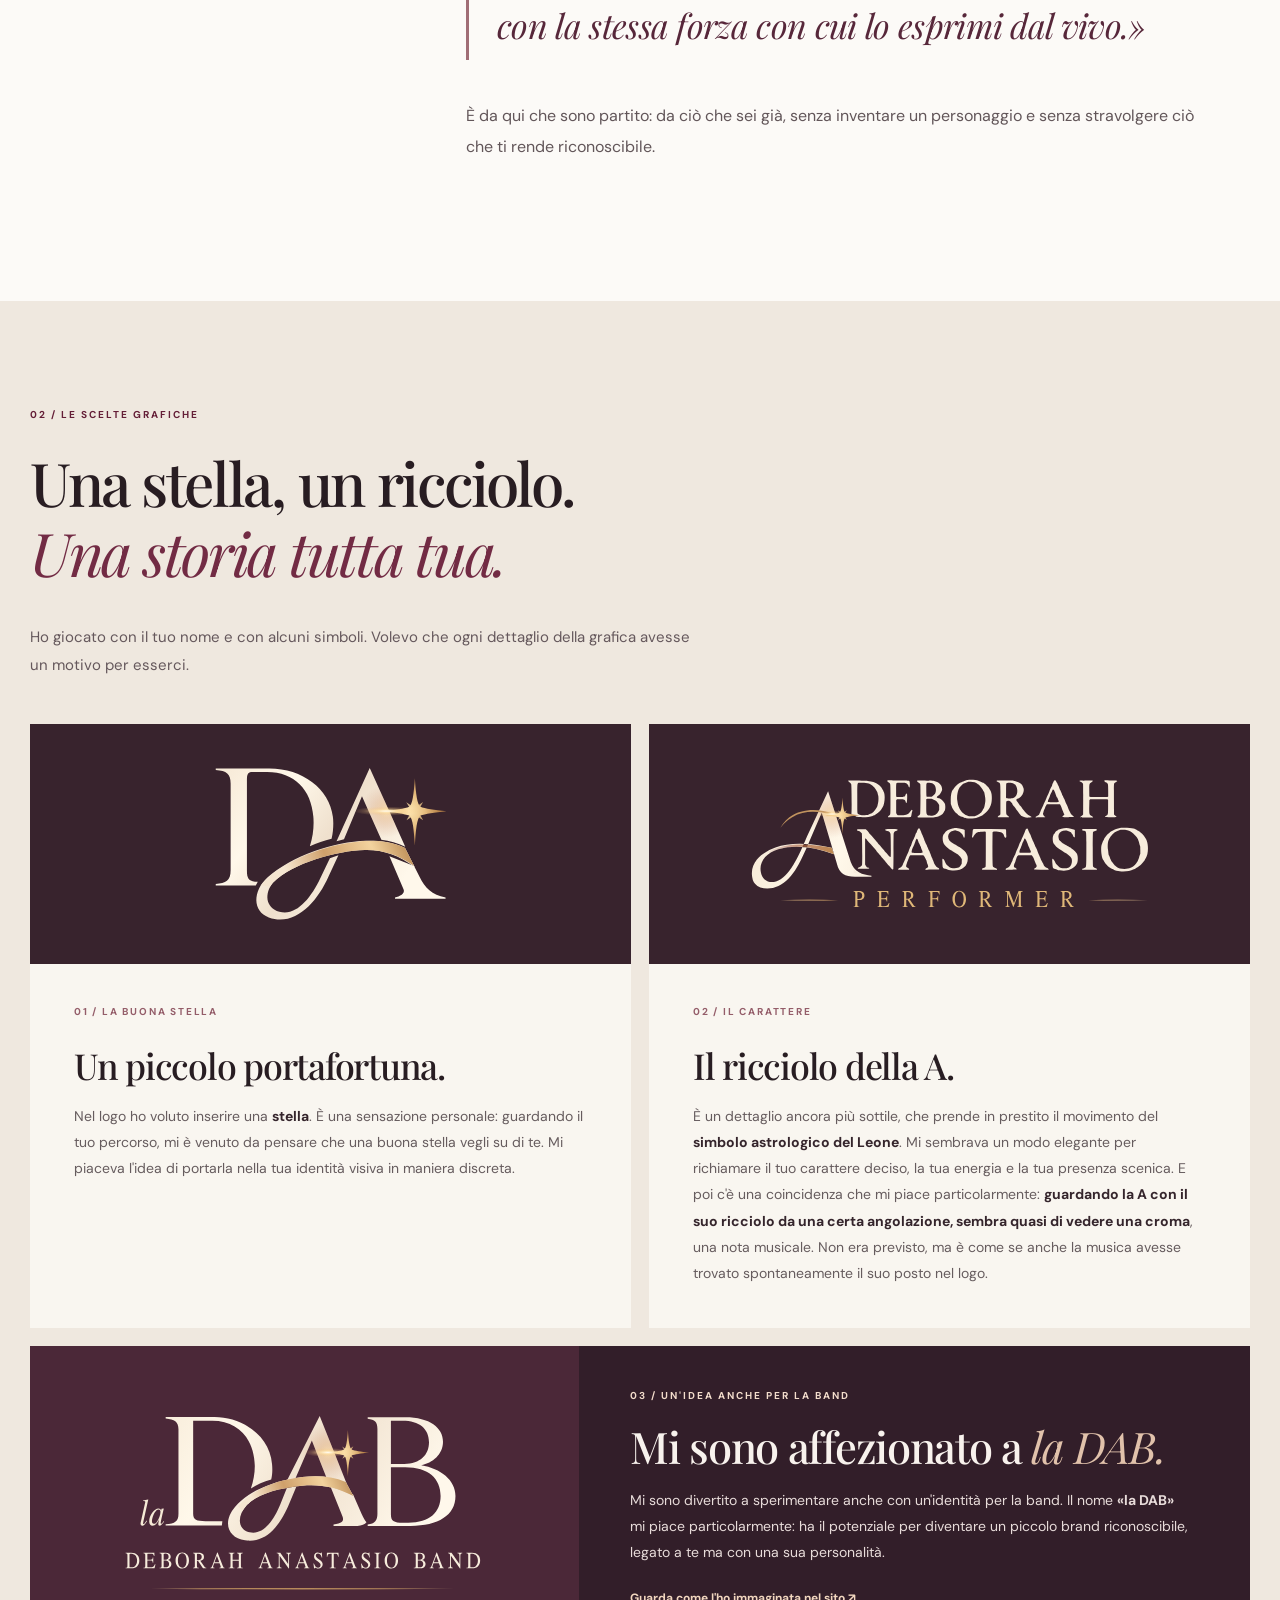
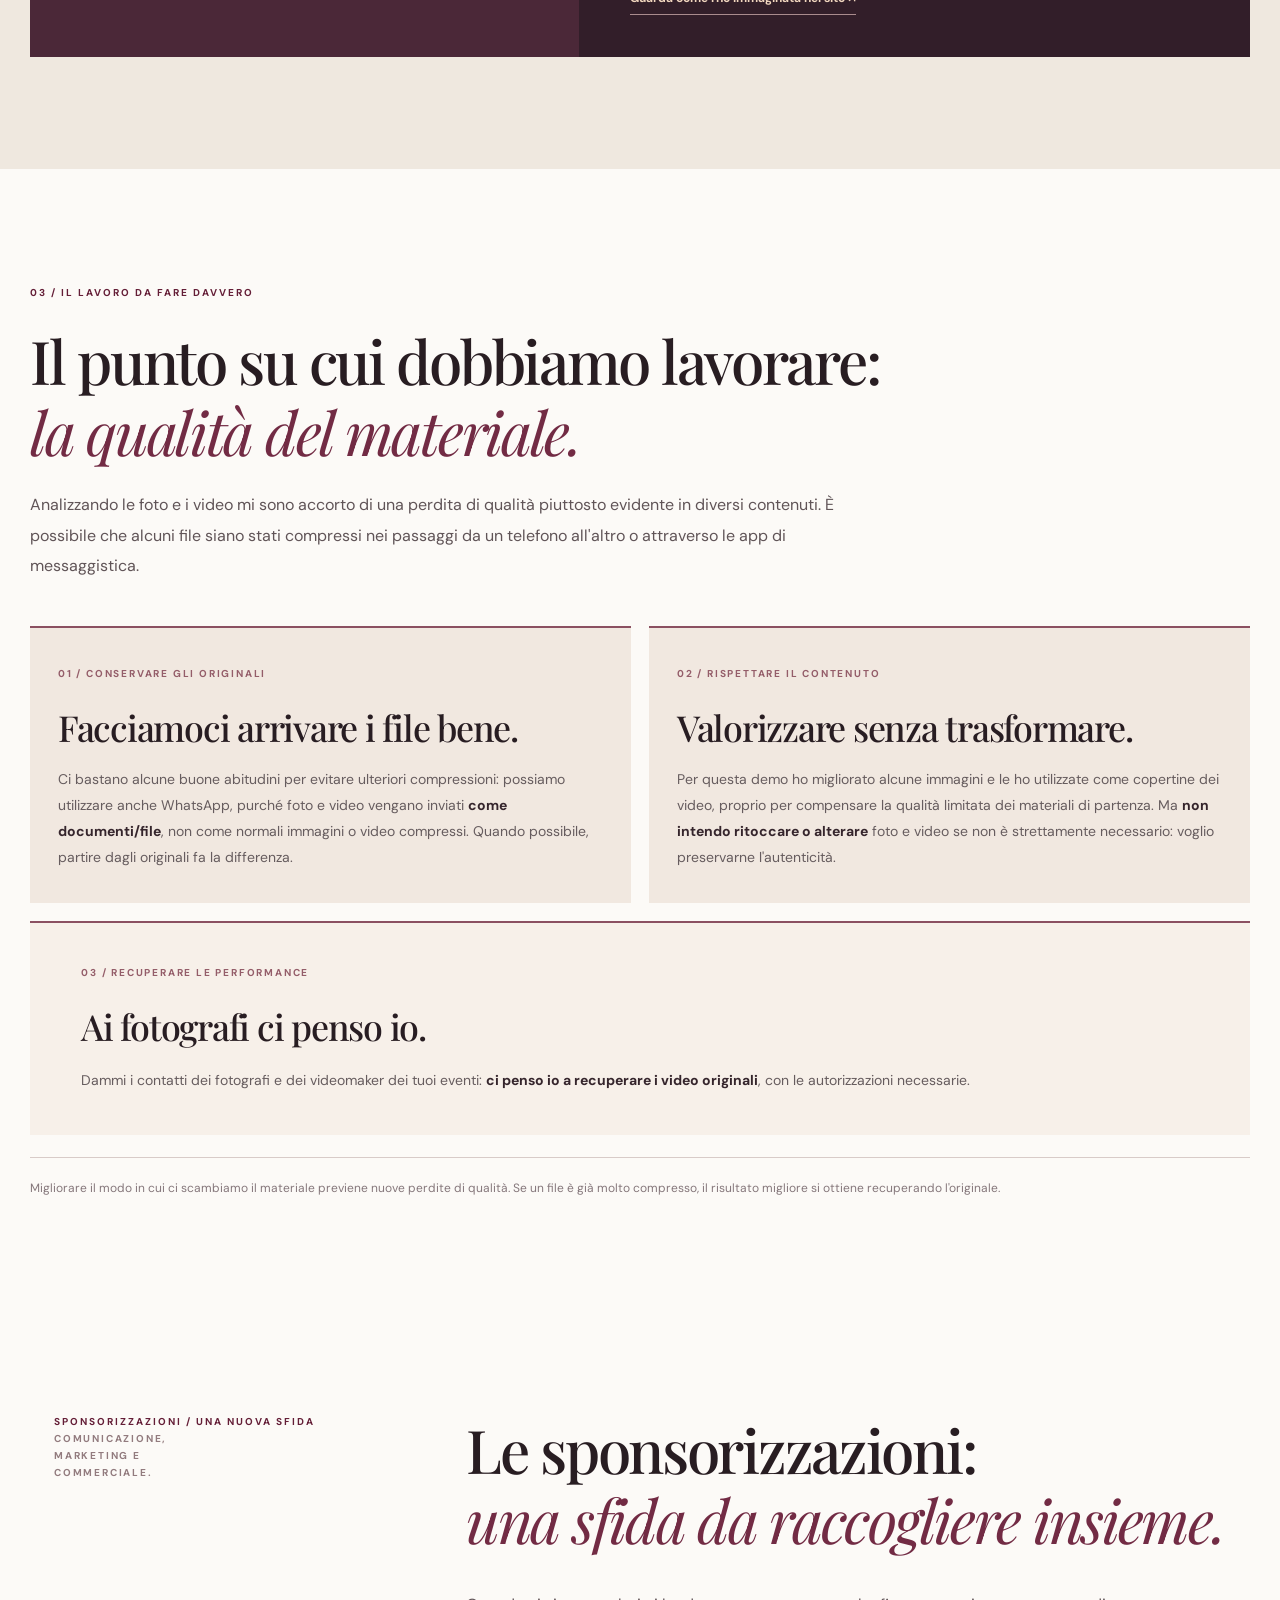
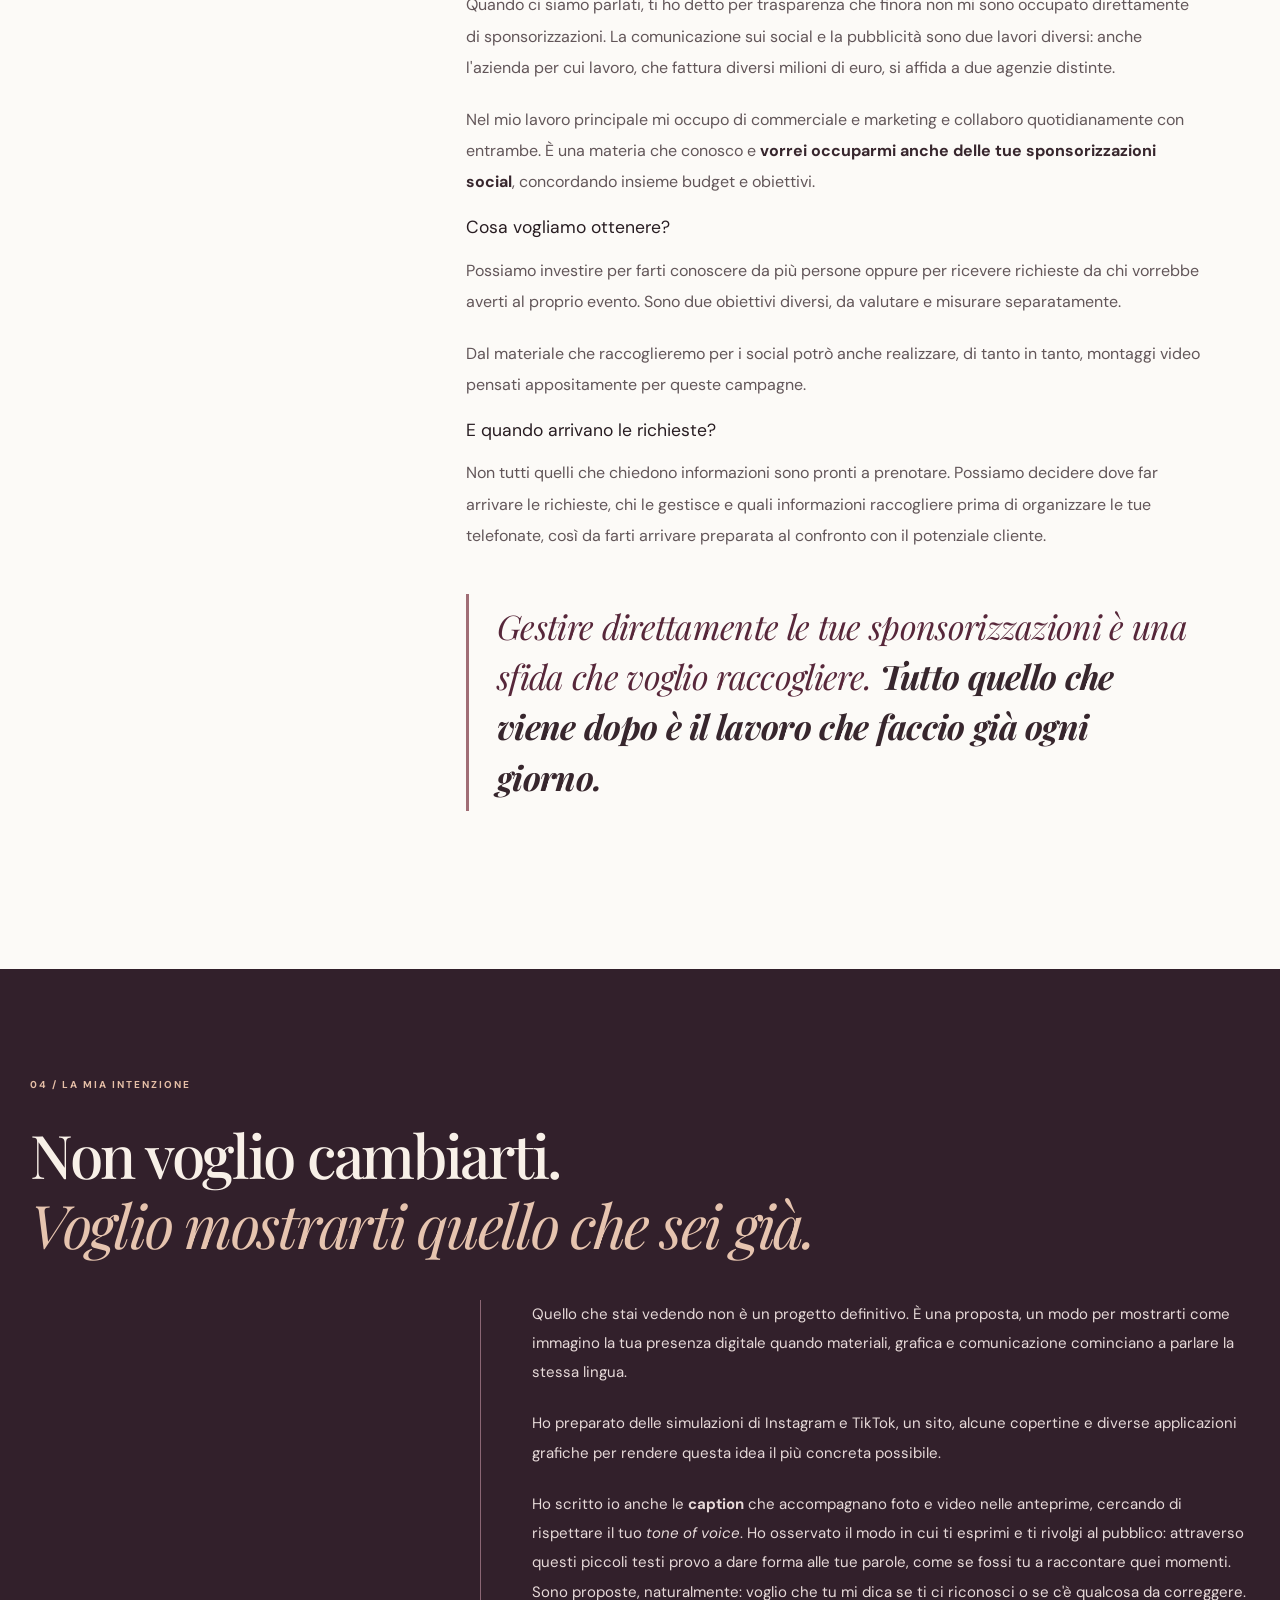
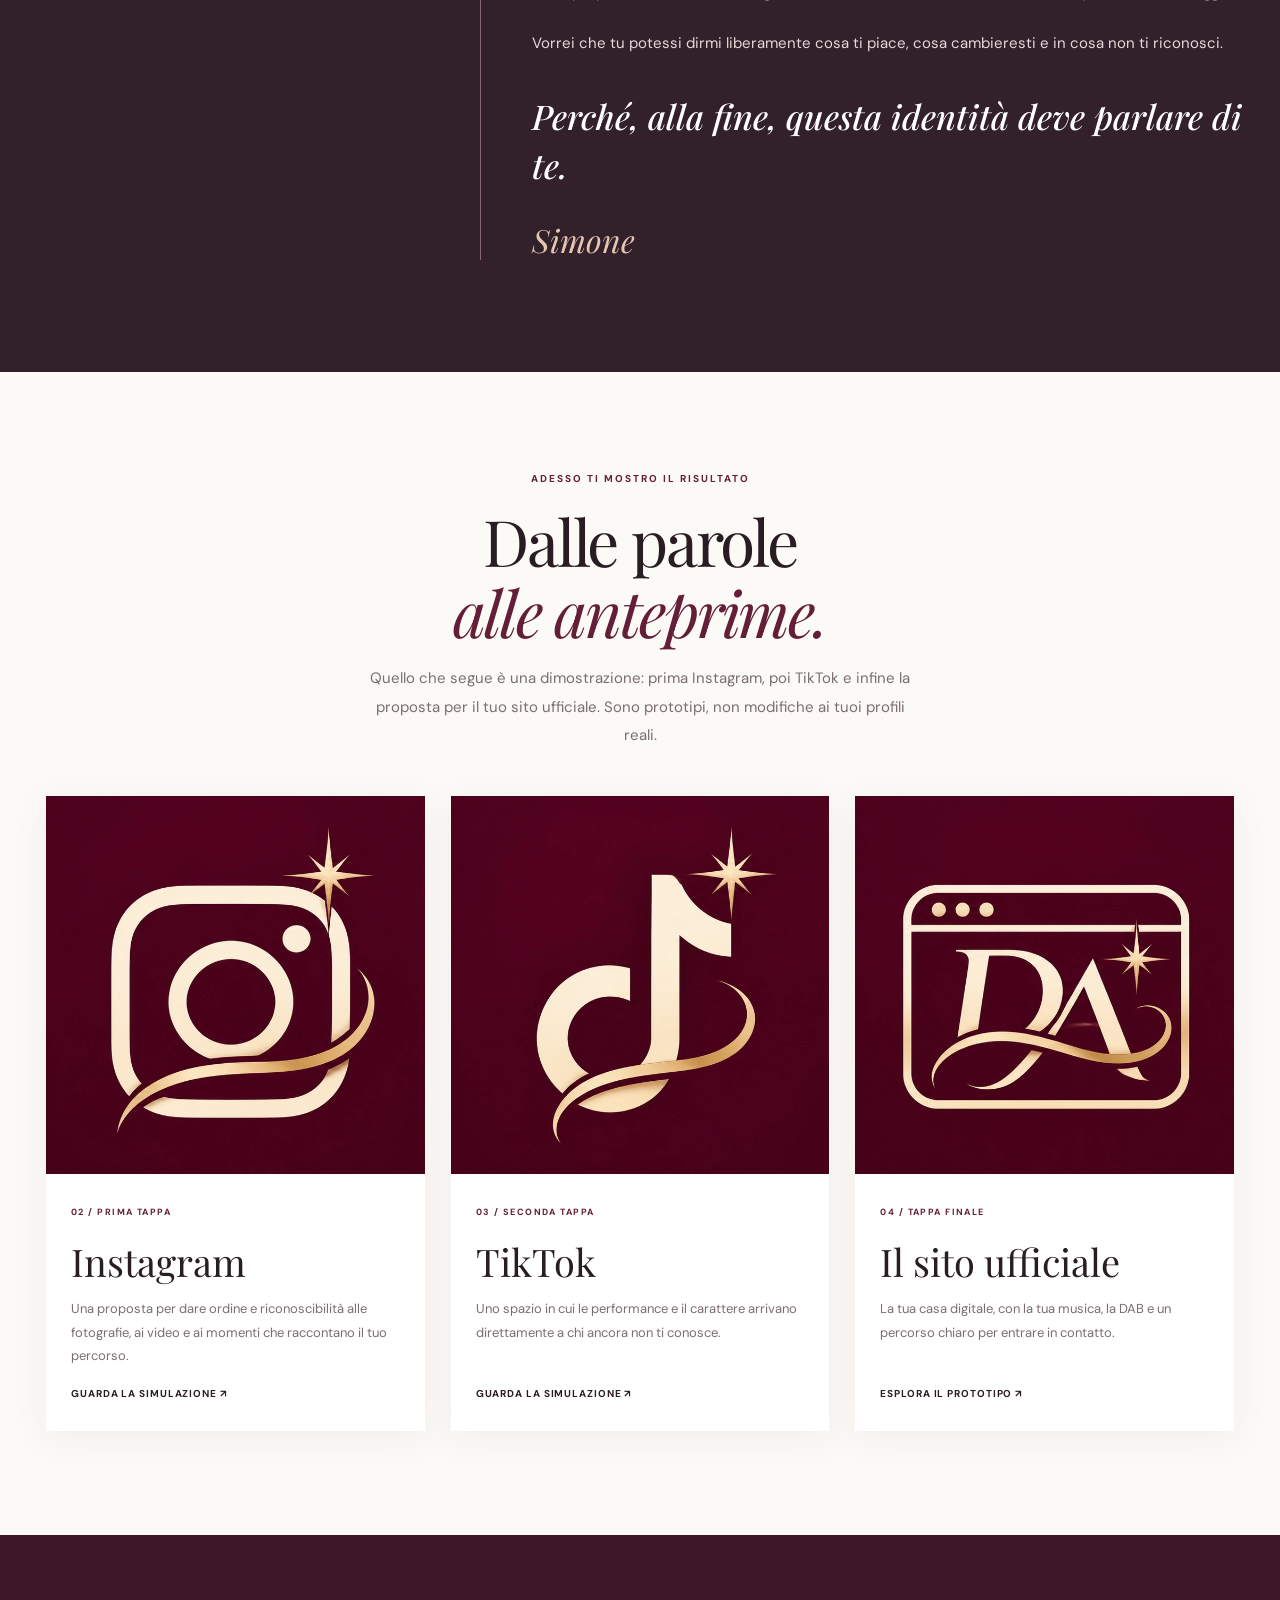
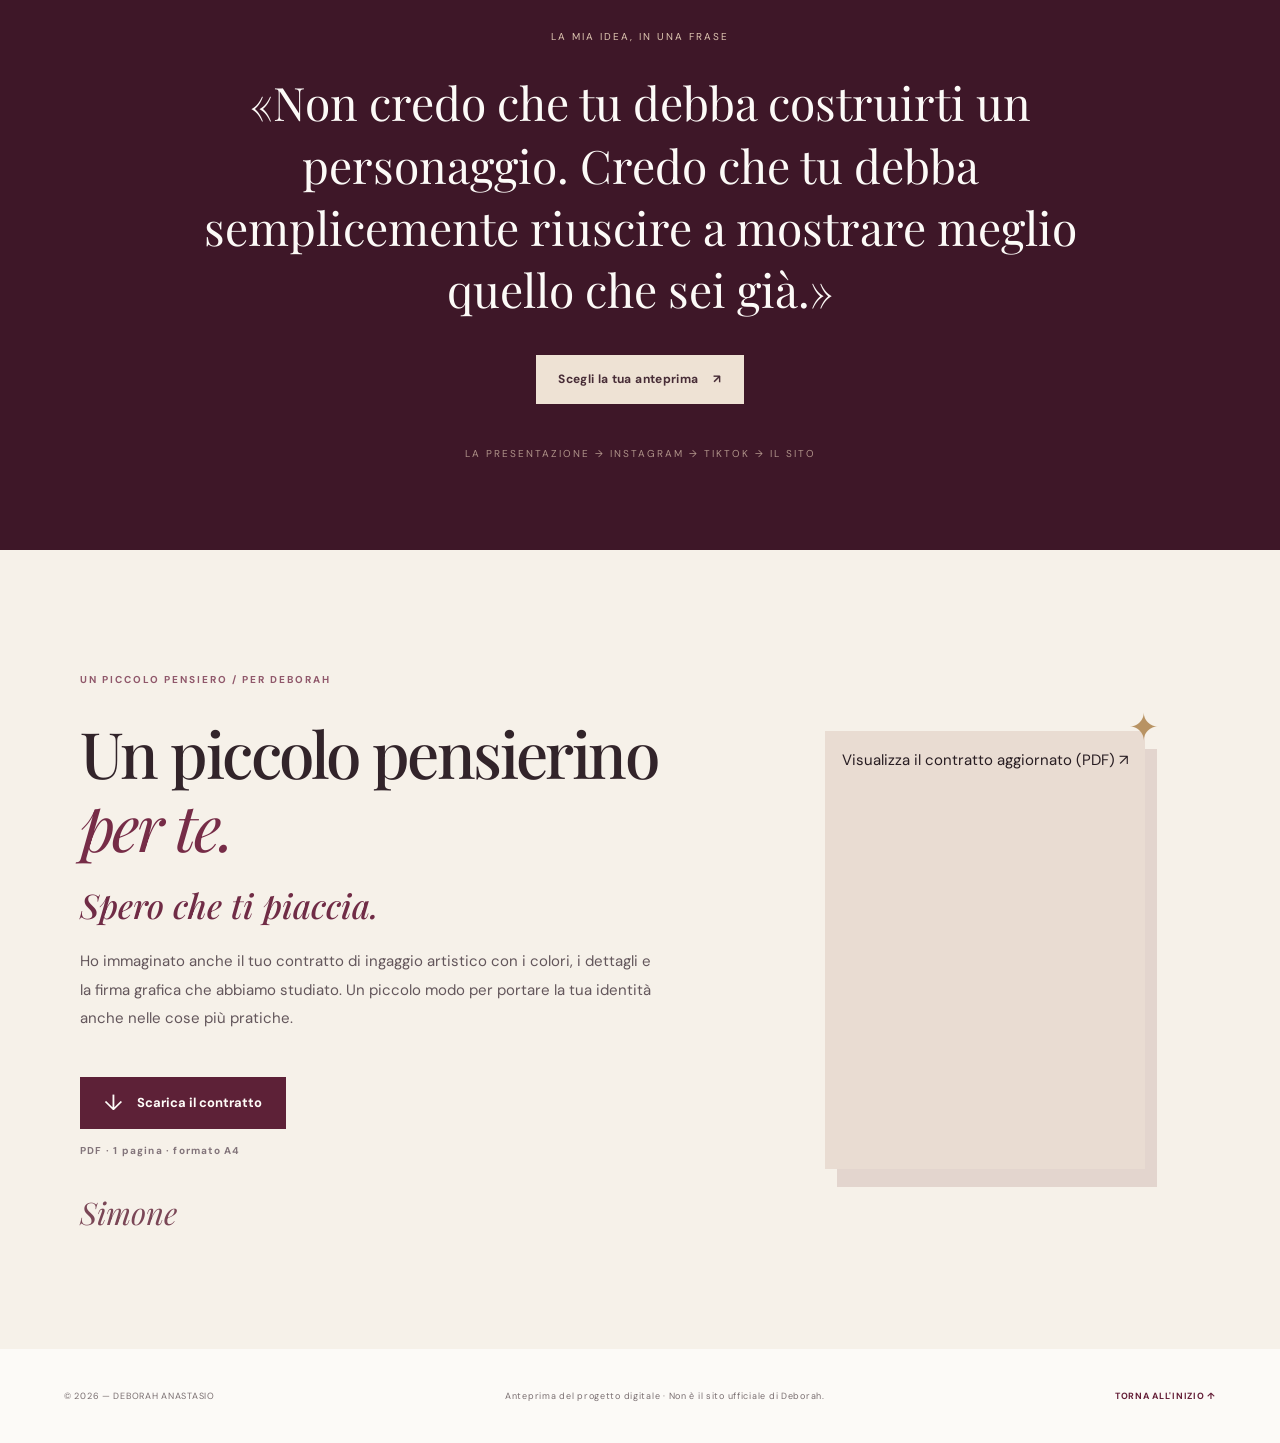
==== commit d147e812: "Simplify advertising pitch and photographer copy; preview current contract PDF" ====
--- a/index.html
+++ b/index.html
@@ -125,7 +125,7 @@
       <article class="pitch-materials-third">
         <span class="pitch-material-index">03 / RECUPERARE LE PERFORMANCE</span>
         <h3>Ai fotografi ci penso io.</h3>
-        <p>E poi c'è una cosa che voglio dirti: <strong>hai già qualcuno disposto a rincorrere fotografi e videomaker, con tutta la pazienza del mondo, per recuperare i tuoi video nel modo giusto. Quel qualcuno sono io.</strong> Pensa a quanti eventi hai fatto: soprattutto ai matrimoni, gli sposi hanno già professionisti che riprendono la giornata, spesso con attrezzature e una qualità video ottime. È un patrimonio di performance che possiamo provare a recuperare, invece di accontentarci delle copie sgranate che girano sui telefoni. <strong>Dammi i loro numeri e mi metto io ad assillarli, con garbo ma con una certa insistenza, finché non riusciamo a farci mandare il materiale originale!</strong> Naturalmente, dove è possibile condividerlo e con le autorizzazioni necessarie.</p>
+        <p>Dammi i contatti dei fotografi e dei videomaker dei tuoi eventi: <strong>ci penso io a recuperare i video originali</strong>, con le autorizzazioni necessarie.</p>
       </article>
     </div>
     <p class="pitch-materials-note">Migliorare il modo in cui ci scambiamo il materiale previene nuove perdite di qualità. Se un file è già molto compresso, il risultato migliore si ottiene recuperando l'originale.</p>
@@ -135,17 +135,14 @@
     <div class="pitch-letter-side"><span class="eyebrow">SPONSORIZZAZIONI / UNA NUOVA SFIDA</span><span class="pitch-letter-aside">COMUNICAZIONE, MARKETING E COMMERCIALE.</span></div>
     <div class="pitch-letter-content">
       <h2 id="pitch-ads-title">Le sponsorizzazioni:<br><em>una sfida da raccogliere insieme.</em></h2>
-      <p>Quando ci siamo parlati, ti ho detto per trasparenza che non mi occupo direttamente di advertising.</p>
-      <p>Comunicazione e sponsorizzazioni sono due mestieri diversi. Anche l'azienda per cui lavoro, che fattura diversi milioni di euro, si affida a due agenzie distinte.</p>
-      <p>Lavoro a stretto contatto con entrambe e conosco queste dinamiche. Mi piacerebbe quindi raccogliere questa sfida insieme a te, fissando budget, obiettivi e risultati misurabili.</p>
+      <p>Quando ci siamo parlati, ti ho detto per trasparenza che finora non mi sono occupato direttamente di sponsorizzazioni. La comunicazione sui social e la pubblicità sono due lavori diversi: anche l'azienda per cui lavoro, che fattura diversi milioni di euro, si affida a due agenzie distinte.</p>
+      <p>Nel mio lavoro principale mi occupo di commerciale e marketing e collaboro quotidianamente con entrambe. È una materia che conosco e <strong>vorrei occuparmi anche delle tue sponsorizzazioni social</strong>, concordando insieme budget e obiettivi.</p>
       <h3>Cosa vogliamo ottenere?</h3>
-      <p><strong>Brand awareness:</strong> farti conoscere, aumentare la tua visibilità e ampliare il tuo pubblico.</p>
-      <p><strong>Performance marketing:</strong> generare contatti di potenziali clienti interessati alle tue performance.</p>
-      <p>Dal materiale che raccoglieremo quotidianamente per i social potrò realizzare, di tanto in tanto, dei montaggi video pensati appositamente per le sponsorizzazioni.</p>
-      <h3>E dopo la sponsorizzazione?</h3>
-      <p>Non tutti i contatti sono necessariamente clienti. Dobbiamo capire dove far arrivare le richieste, come filtrare i contatti, raccogliere le informazioni utili e organizzare le tue telefonate con i potenziali clienti.</p>
-      <p>Ed è proprio qui che entra in gioco la mia esperienza professionale.</p>
-      <div class="pitch-pullquote">Perché, se gestire direttamente le sponsorizzazioni rappresenta per me una nuova sfida, <strong>tutto quello che viene dopo è il lavoro che faccio già ogni giorno.</strong></div>
+      <p>Possiamo investire per farti conoscere da più persone oppure per ricevere richieste da chi vorrebbe averti al proprio evento. Sono due obiettivi diversi, da valutare e misurare separatamente.</p>
+      <p>Dal materiale che raccoglieremo per i social potrò anche realizzare, di tanto in tanto, montaggi video pensati appositamente per queste campagne.</p>
+      <h3>E quando arrivano le richieste?</h3>
+      <p>Non tutti quelli che chiedono informazioni sono pronti a prenotare. Possiamo decidere dove far arrivare le richieste, chi le gestisce e quali informazioni raccogliere prima di organizzare le tue telefonate, così da farti arrivare preparata al confronto con il potenziale cliente.</p>
+      <div class="pitch-pullquote">Gestire direttamente le tue sponsorizzazioni è una sfida che voglio raccogliere. <strong>Tutto quello che viene dopo è il lavoro che faccio già ogni giorno.</strong></div>
     </div>
   </section>
 
@@ -197,7 +194,7 @@
         <span class="pitch-gift-signature">Simone</span>
       </div>
       <div class="pitch-gift-preview">
-        <img src="./assets/documenti/contratto-anteprima.webp" alt="Anteprima del contratto di ingaggio artistico con il logo Deborah Anastasio, spazi per i dati del cliente e i gusti musicali" width="440" height="622" loading="lazy" decoding="async">
+        <object data="./assets/documenti/Contratto_Deborah_Anastasio.pdf?v=e04e8b22#page=1&amp;toolbar=0&amp;navpanes=0" type="application/pdf" aria-label="Anteprima del contratto aggiornato" style="display:block;width:100%;aspect-ratio:210/297;border:0"><a href="./assets/documenti/Contratto_Deborah_Anastasio.pdf?v=e04e8b22" target="_blank" rel="noopener">Visualizza il contratto aggiornato (PDF) ↗</a></object>
       </div>
     </div>
   </section>
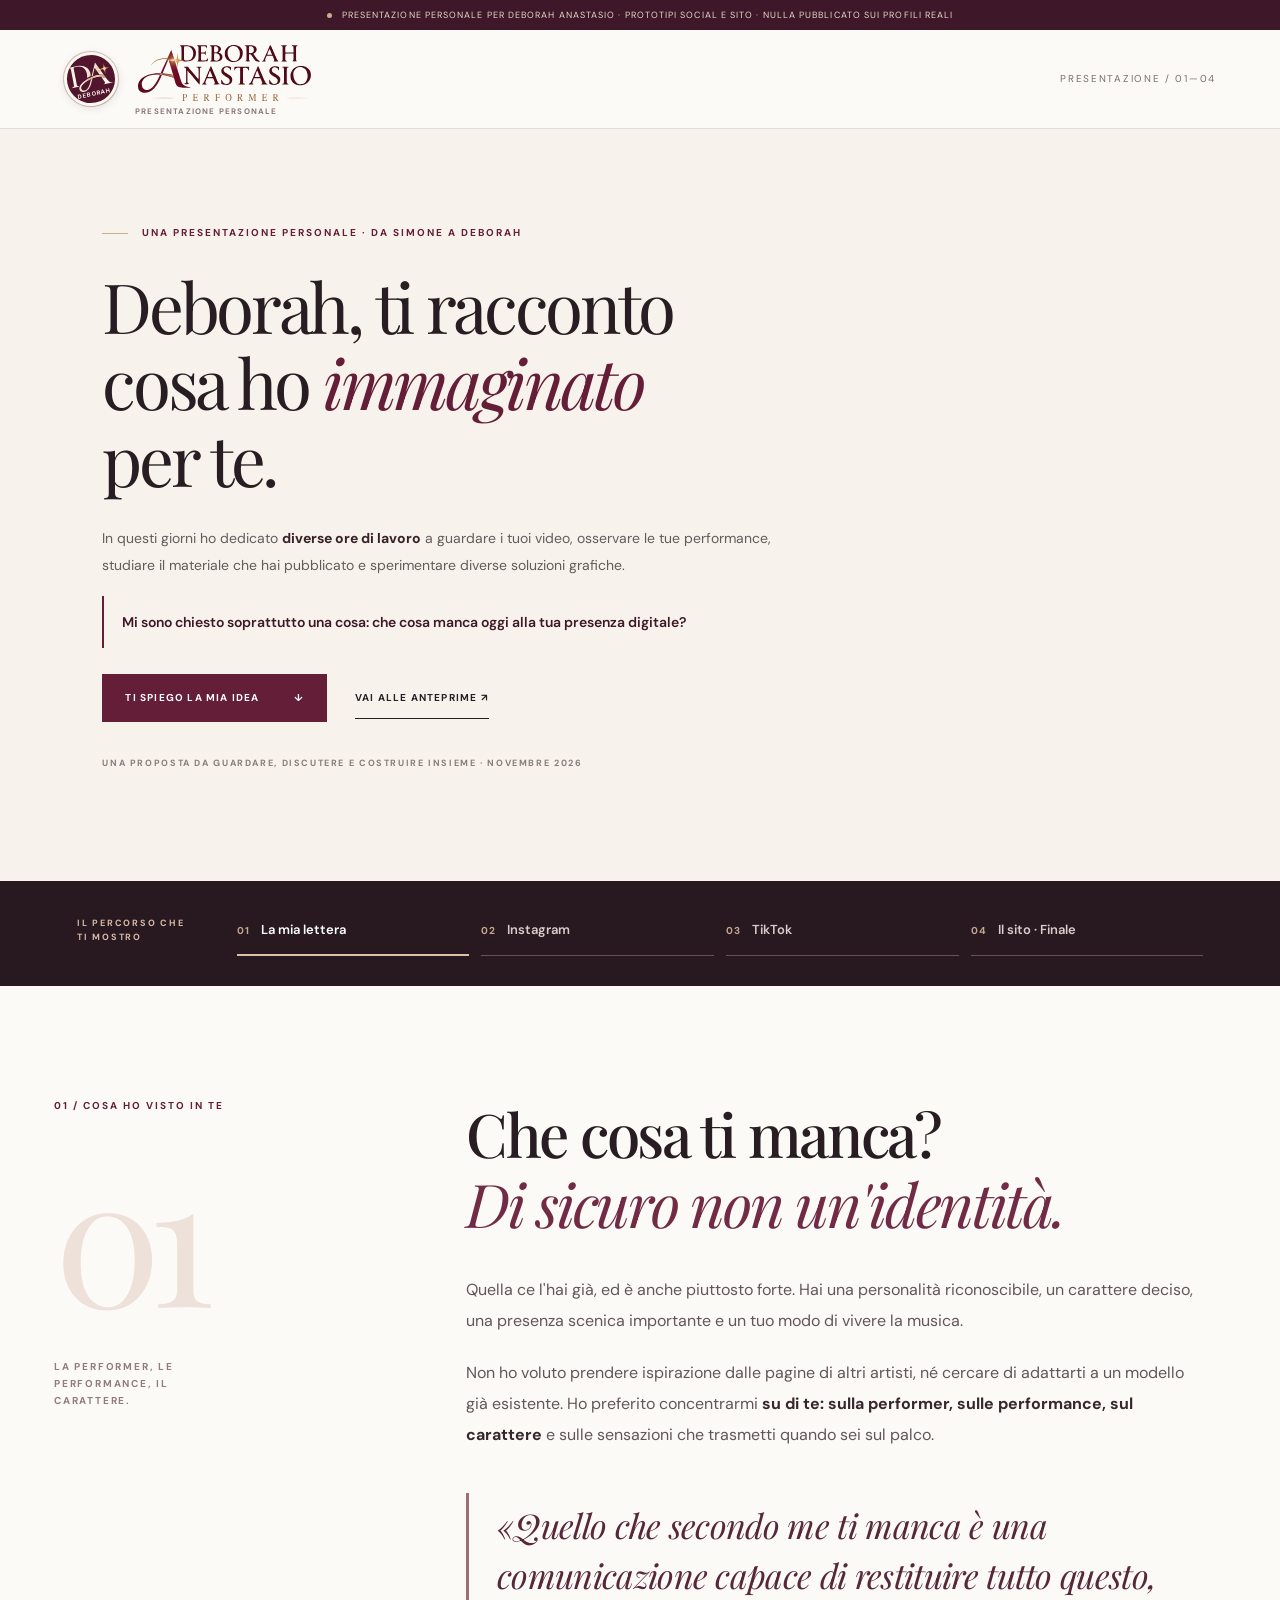
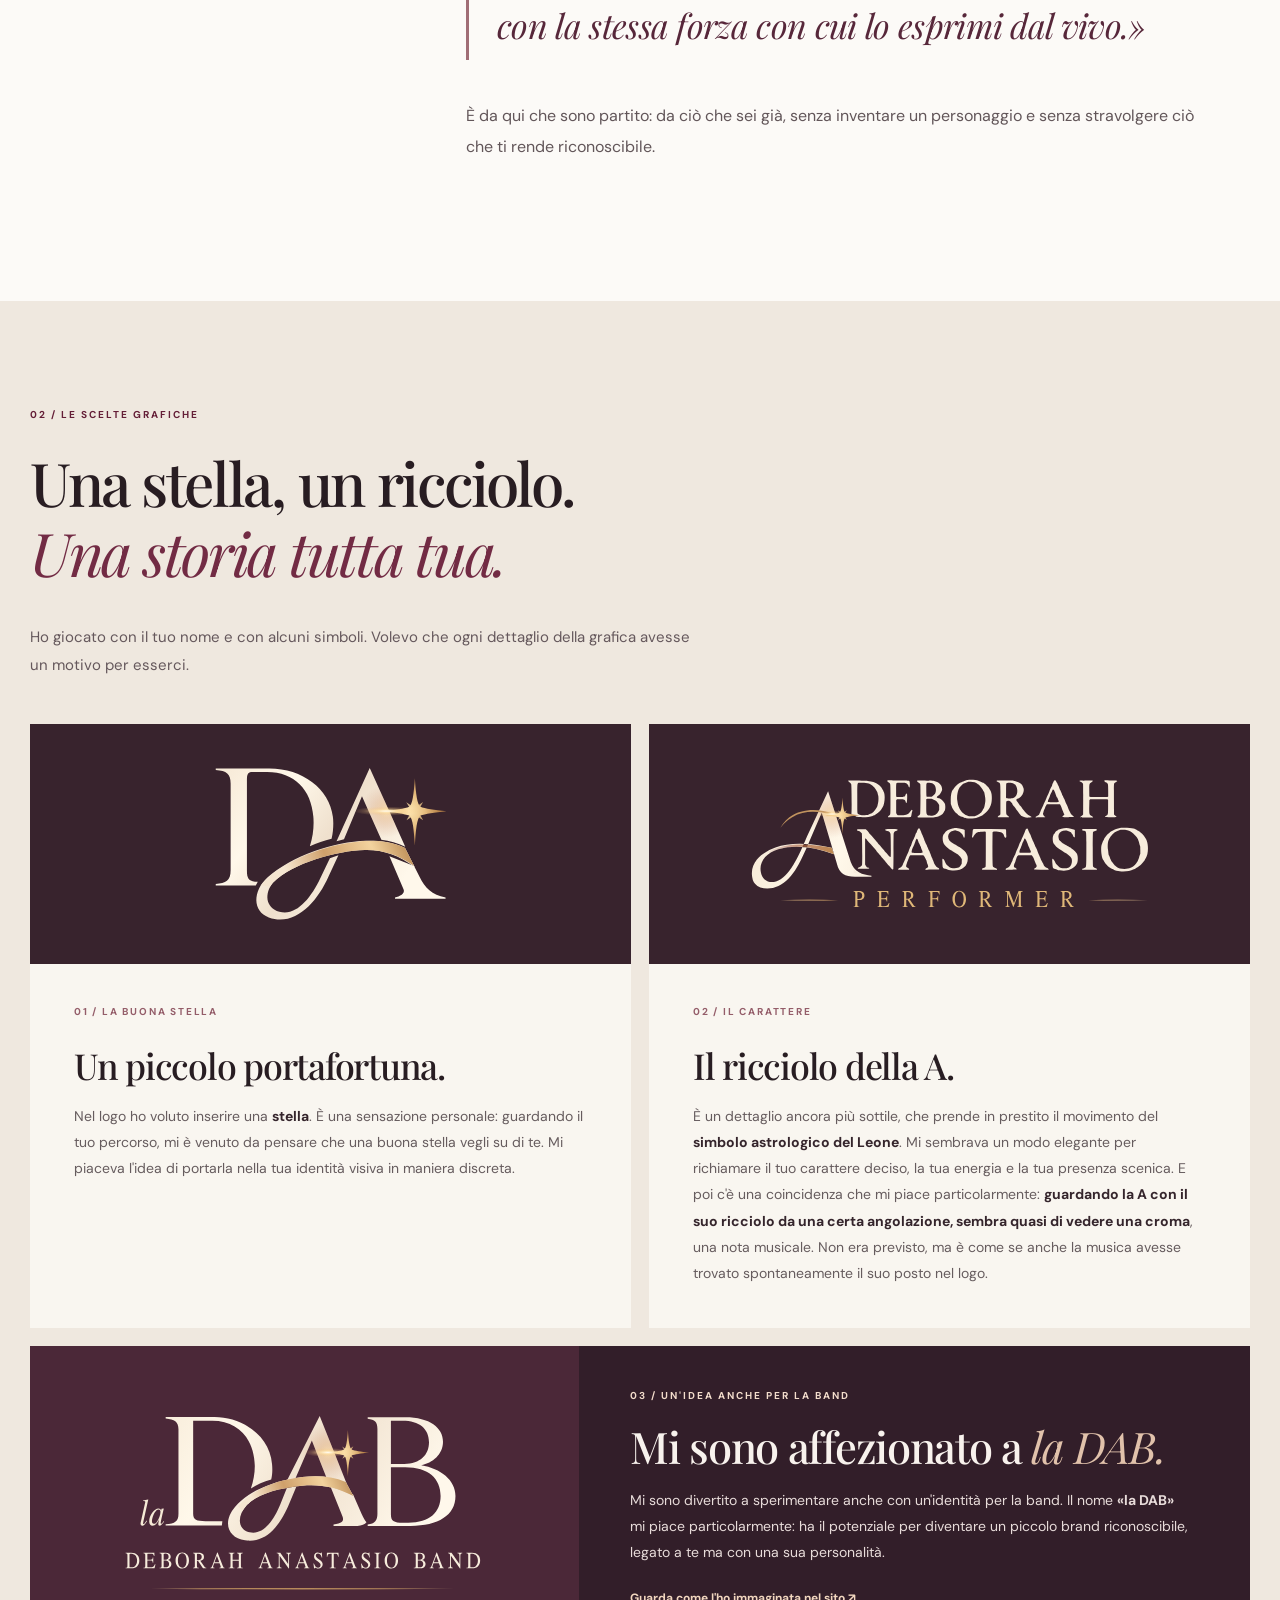
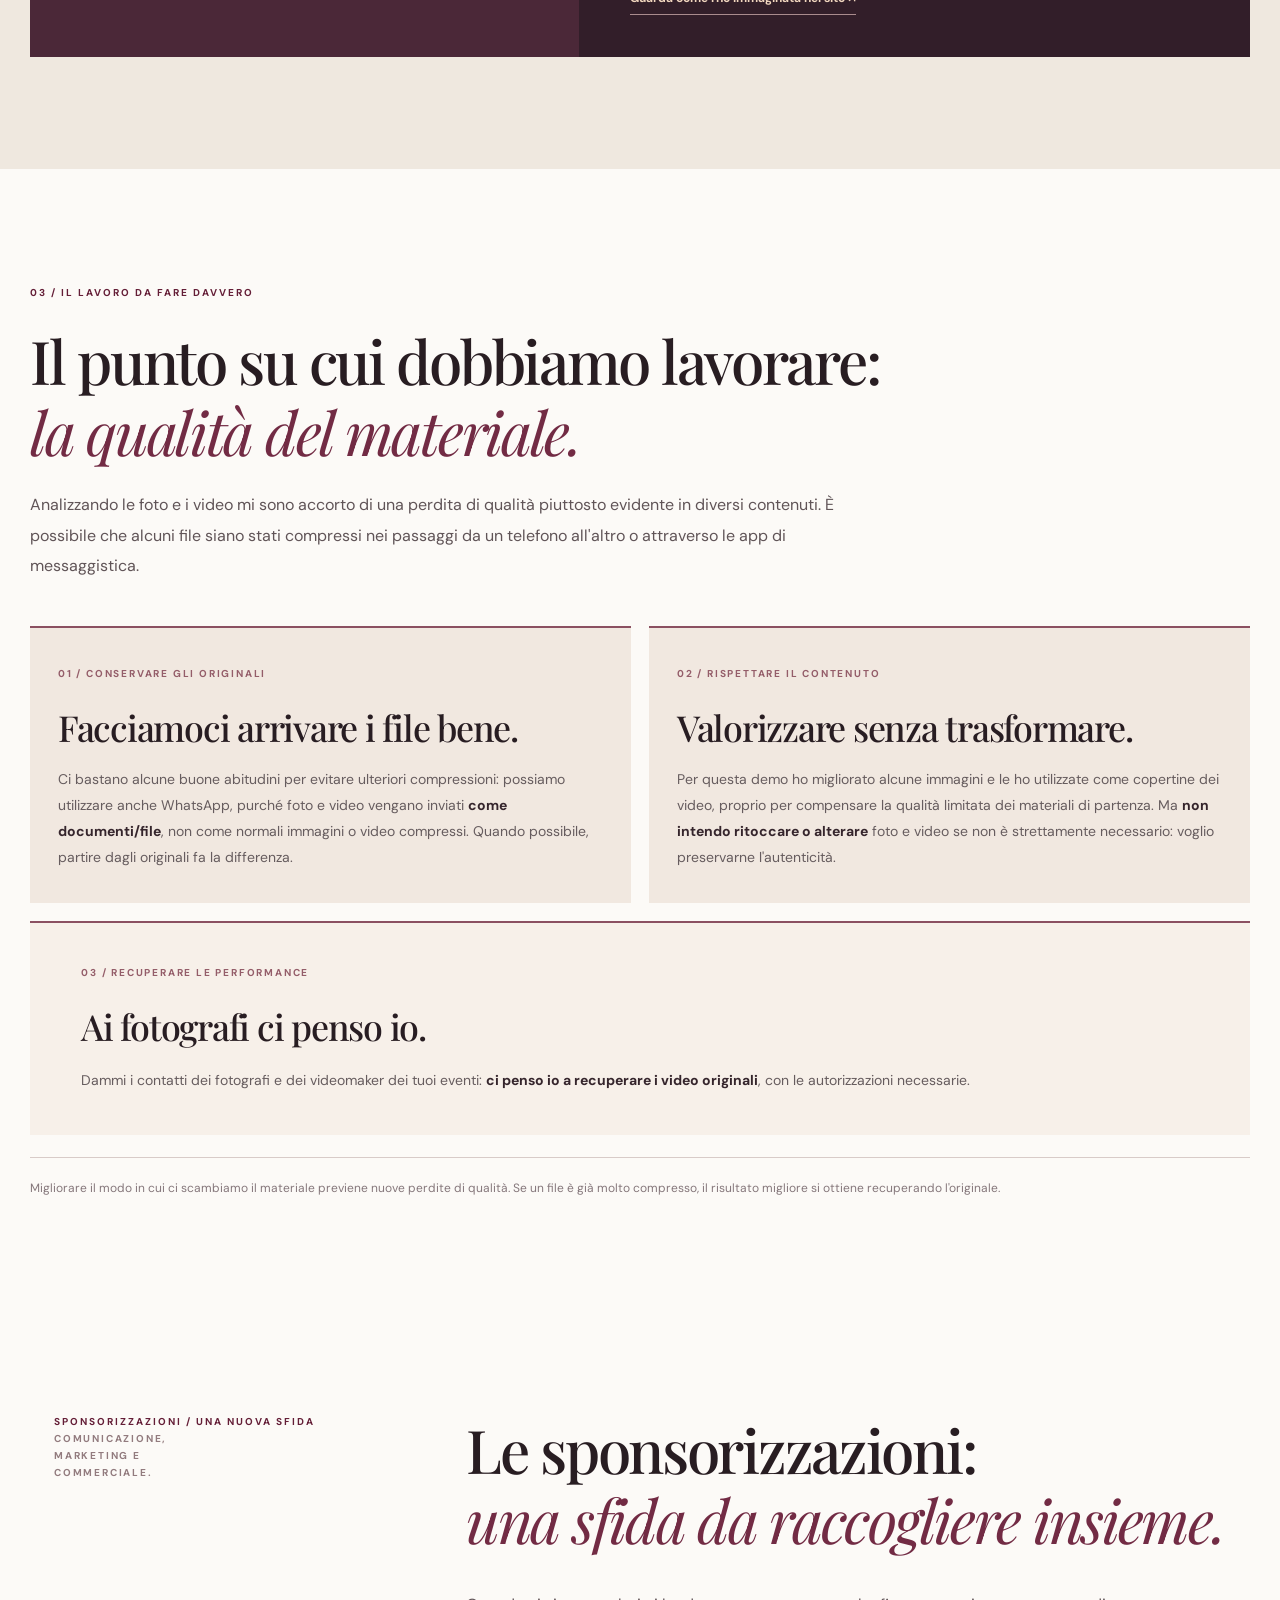
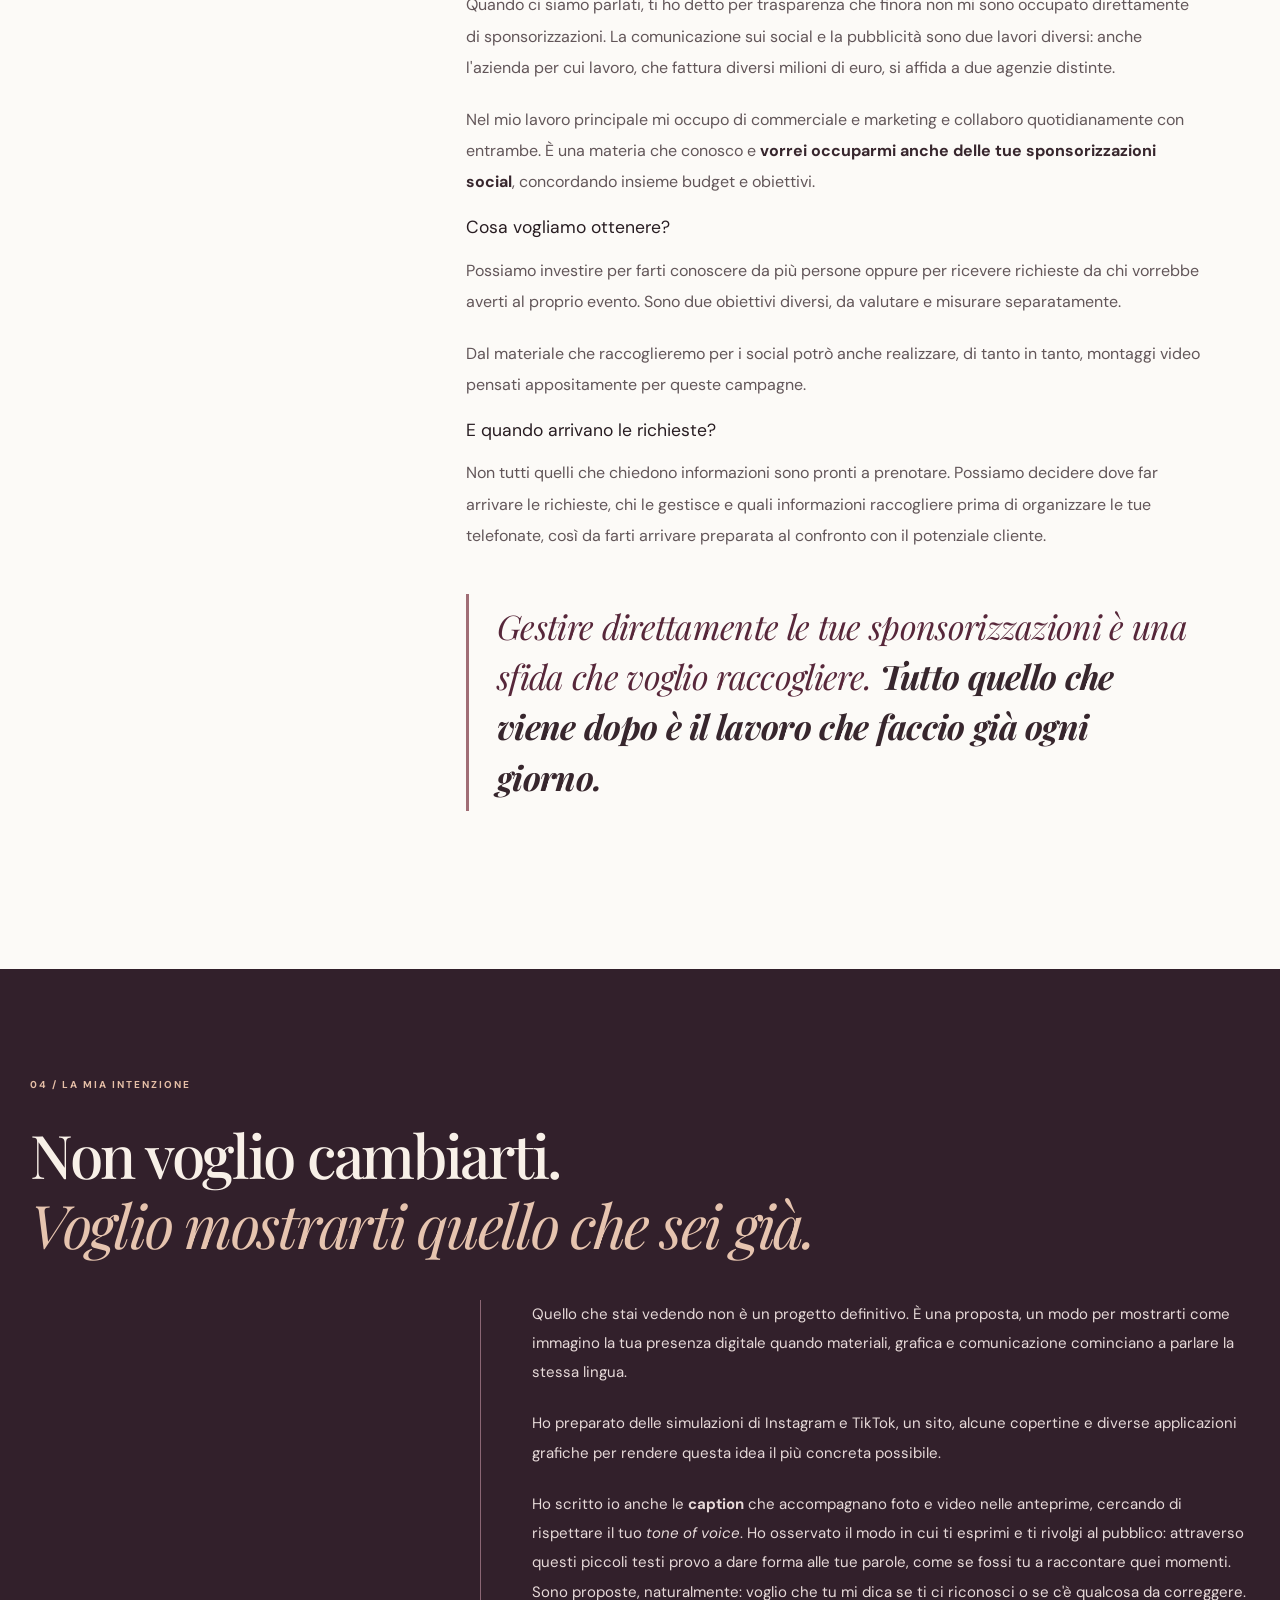
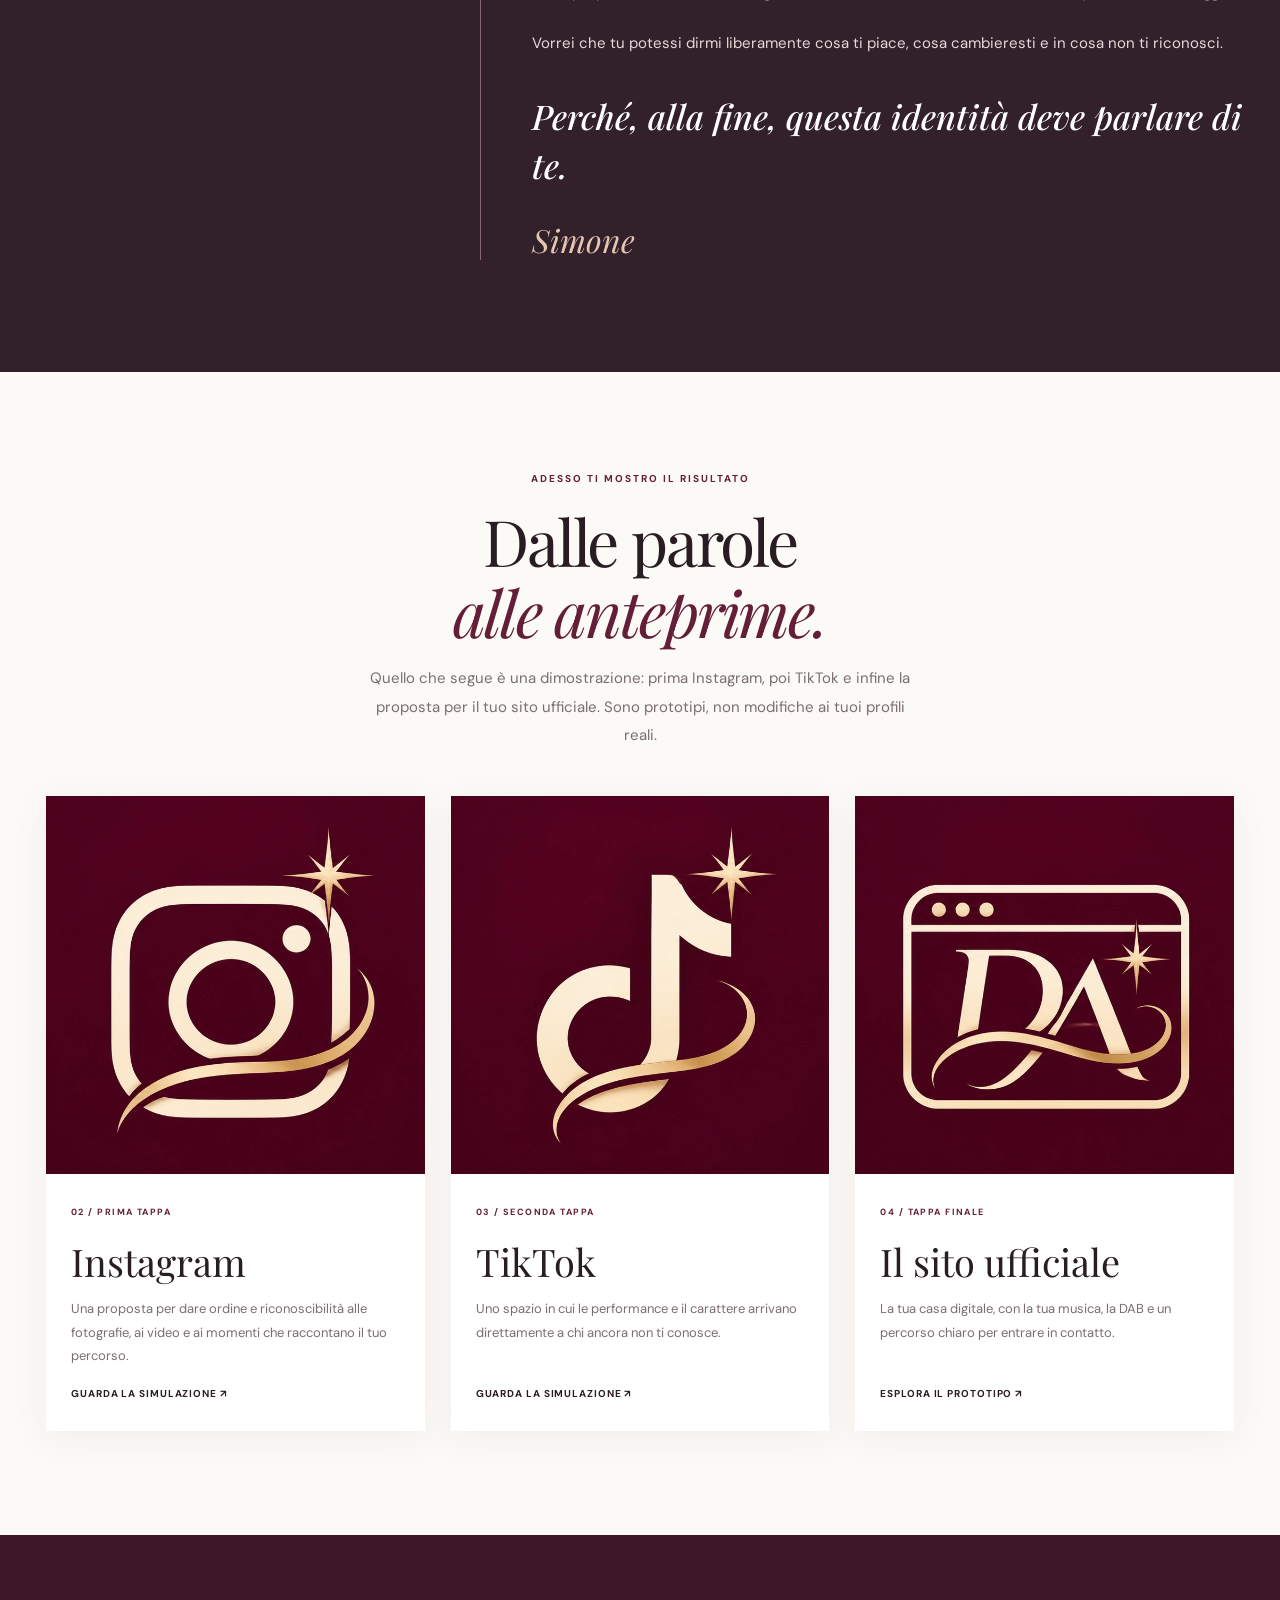
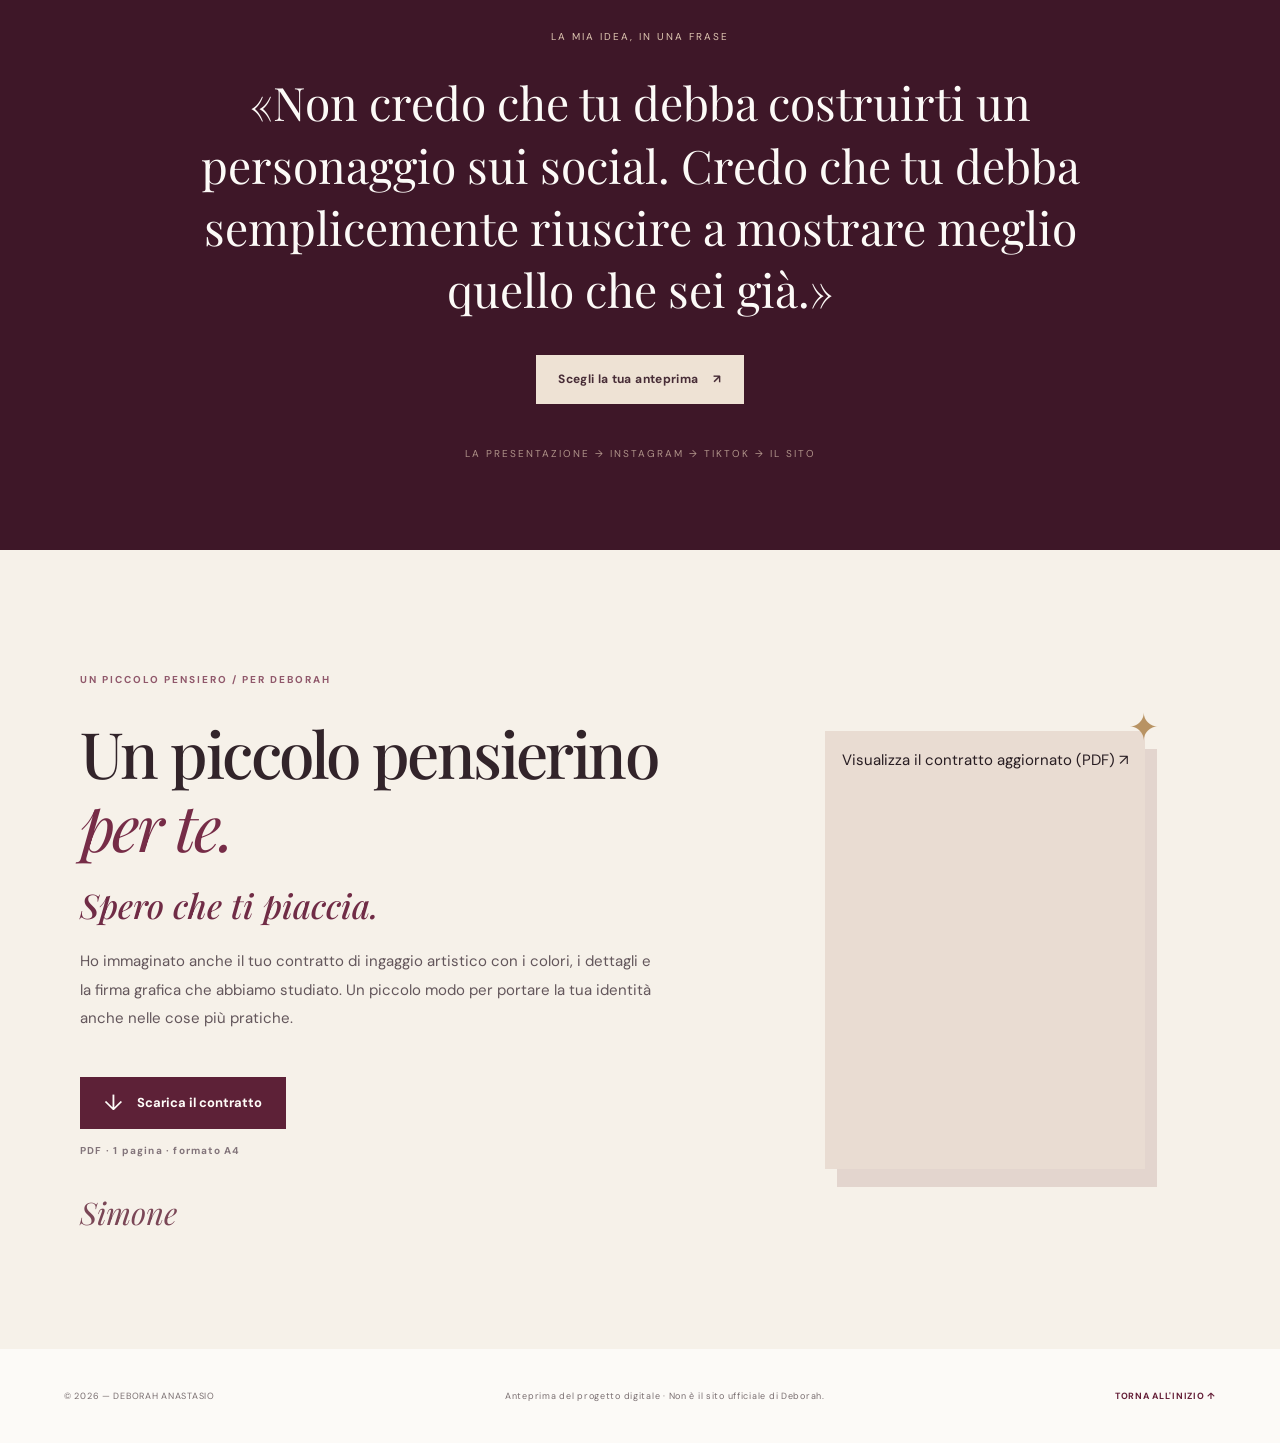
==== commit 987bbe51: "Clarify final manifesto with social media reference" ====
--- a/index.html
+++ b/index.html
@@ -174,7 +174,7 @@
 
   <div class="manifesto pitch-manifesto pitch-personal-end">
     <span>LA MIA IDEA, IN UNA FRASE</span>
-    <p>«Non credo che tu debba costruirti un personaggio. Credo che tu debba semplicemente riuscire a mostrare meglio quello che sei già.»</p>
+    <p>«Non credo che tu debba costruirti un personaggio sui social. Credo che tu debba semplicemente riuscire a mostrare meglio quello che sei già.»</p>
     <a class="pitch-final-cta" href="#pitch-demos">Scegli la tua anteprima <span aria-hidden="true">↗</span></a>
     <div class="manifesto-footer">LA PRESENTAZIONE → INSTAGRAM → TIKTOK → IL SITO</div>
   </div>
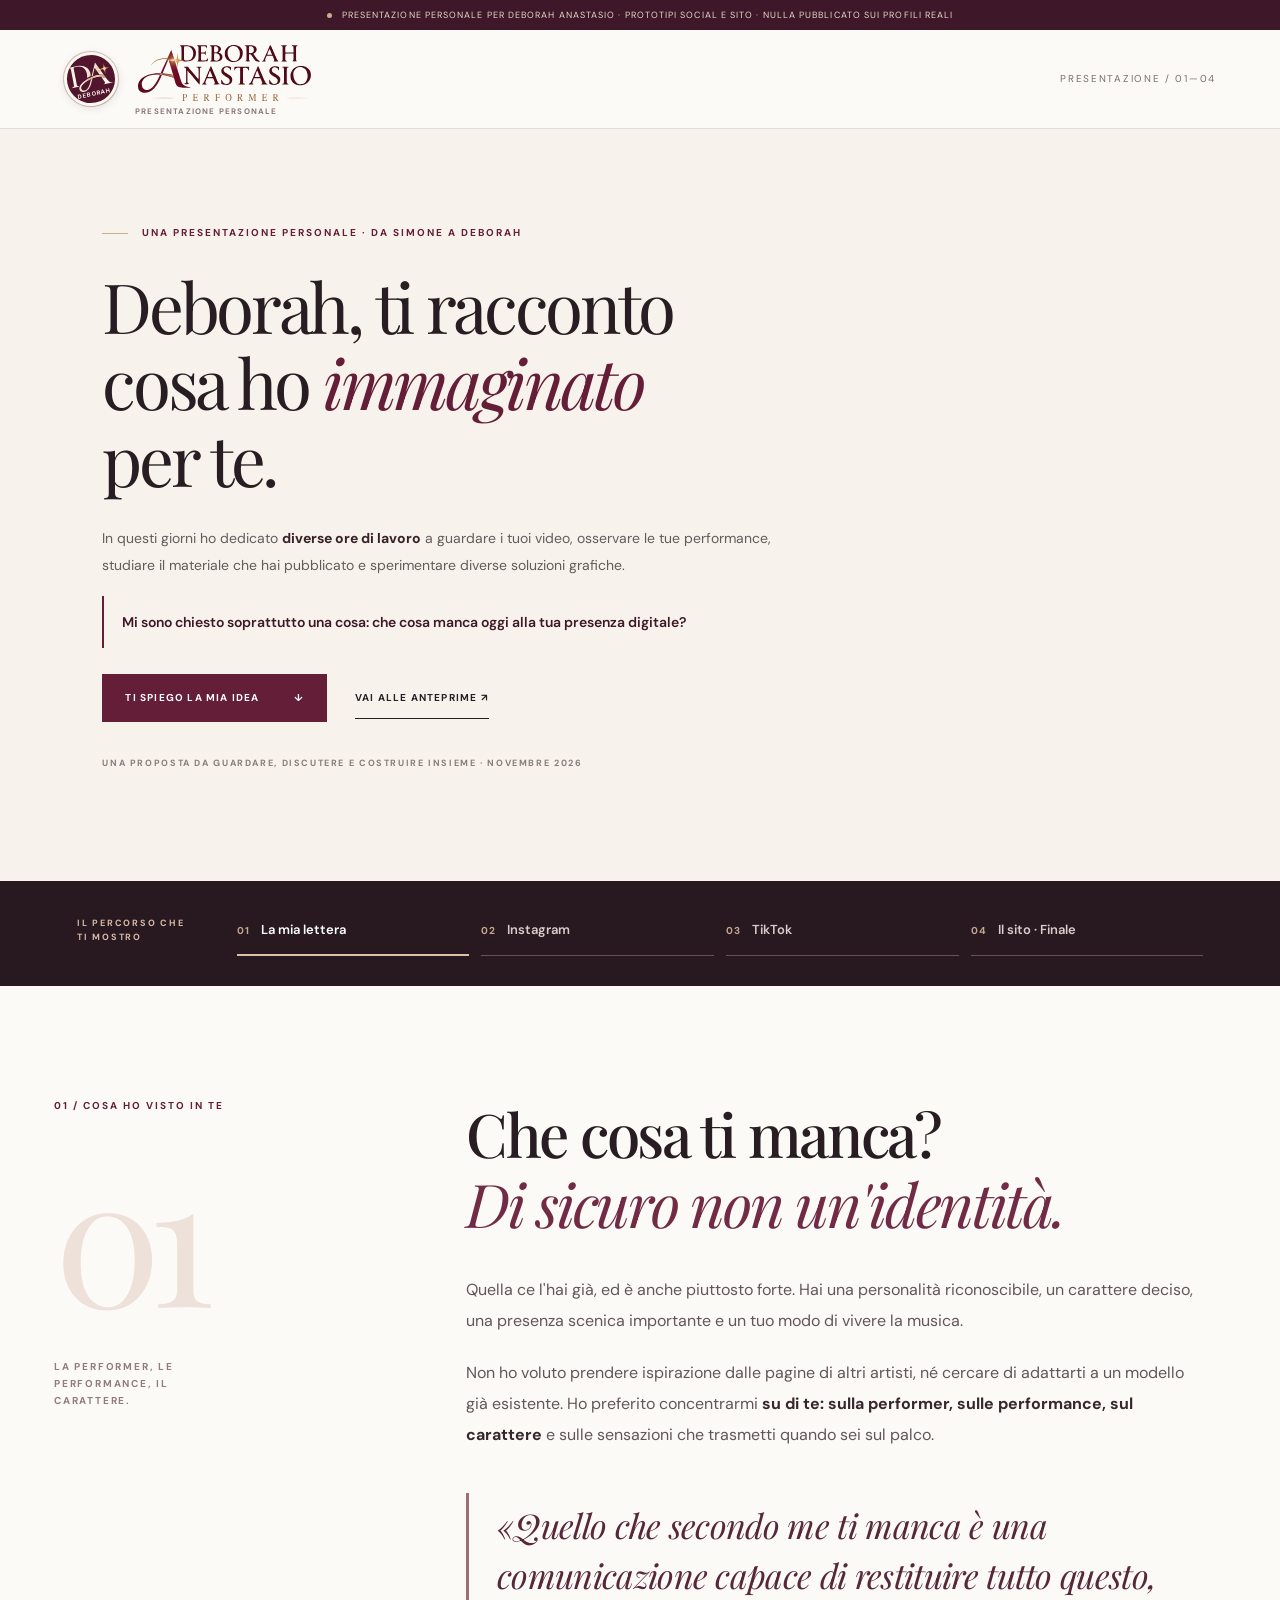
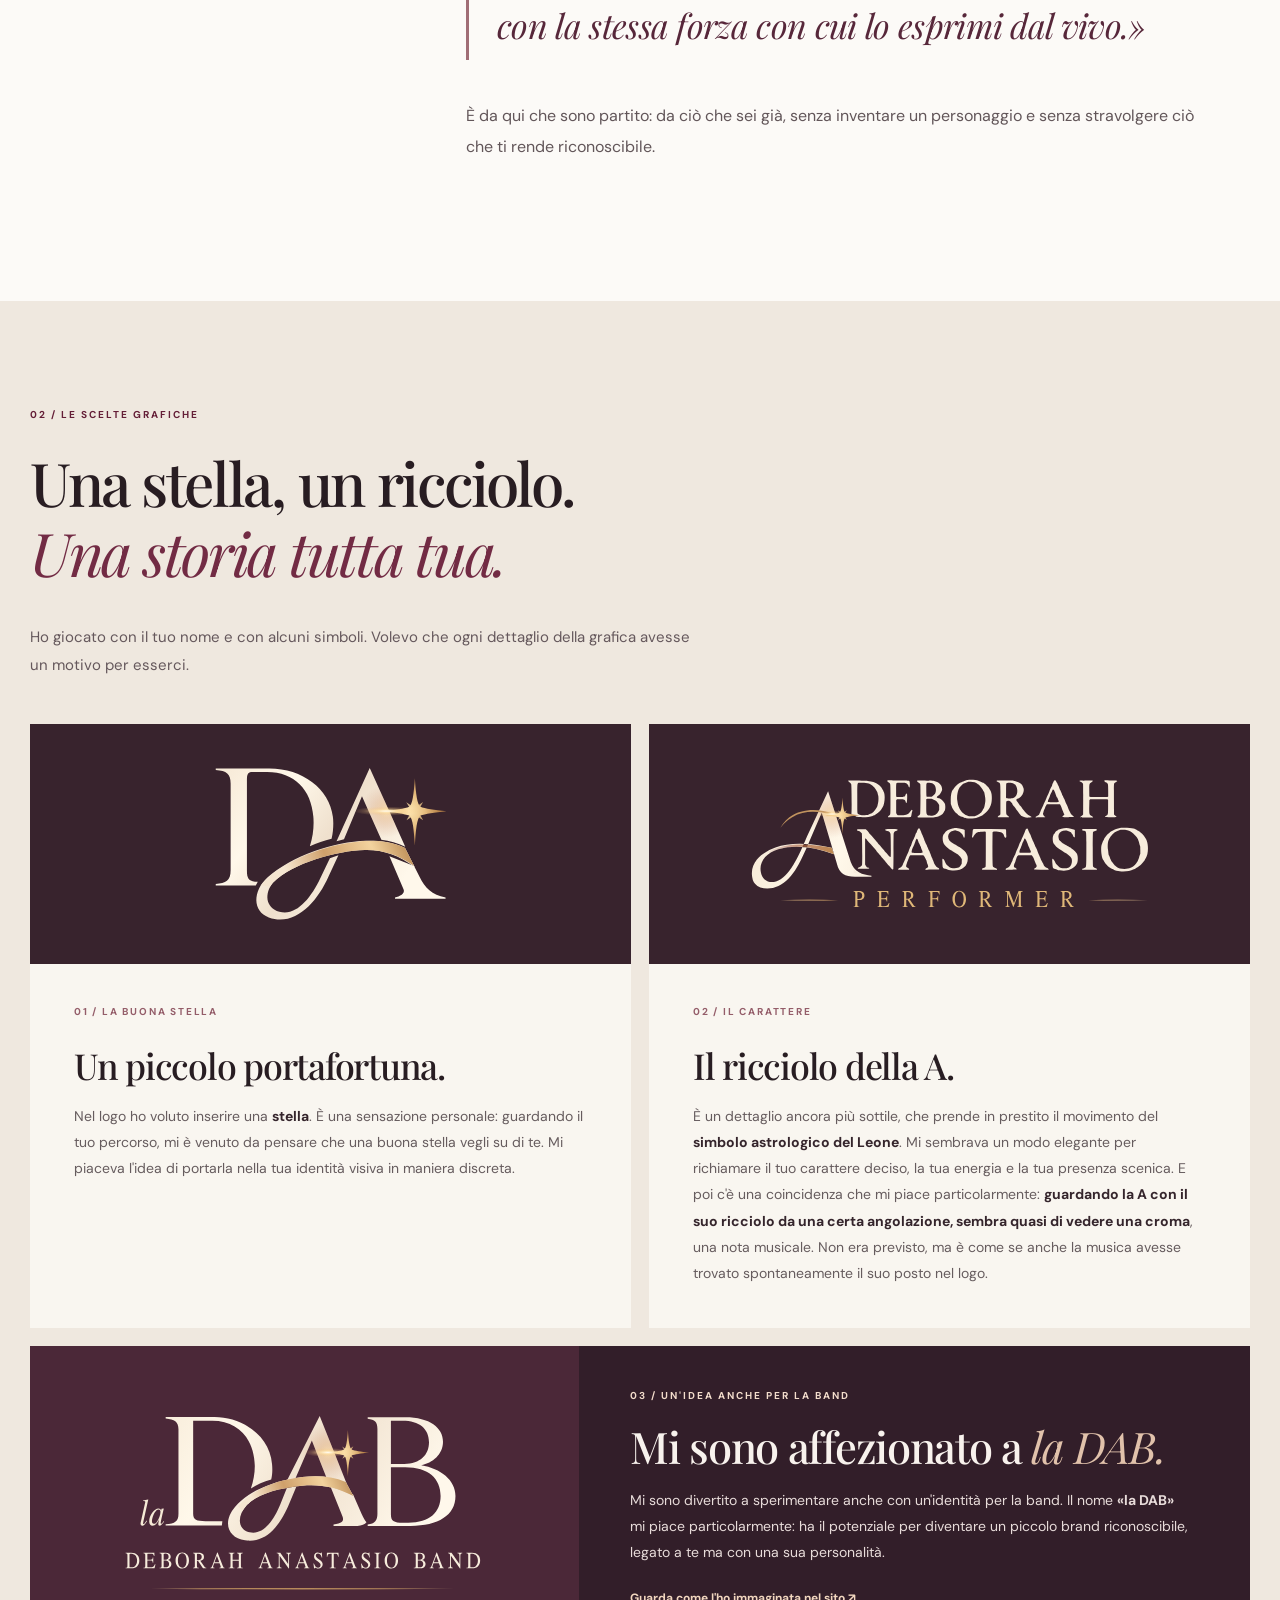
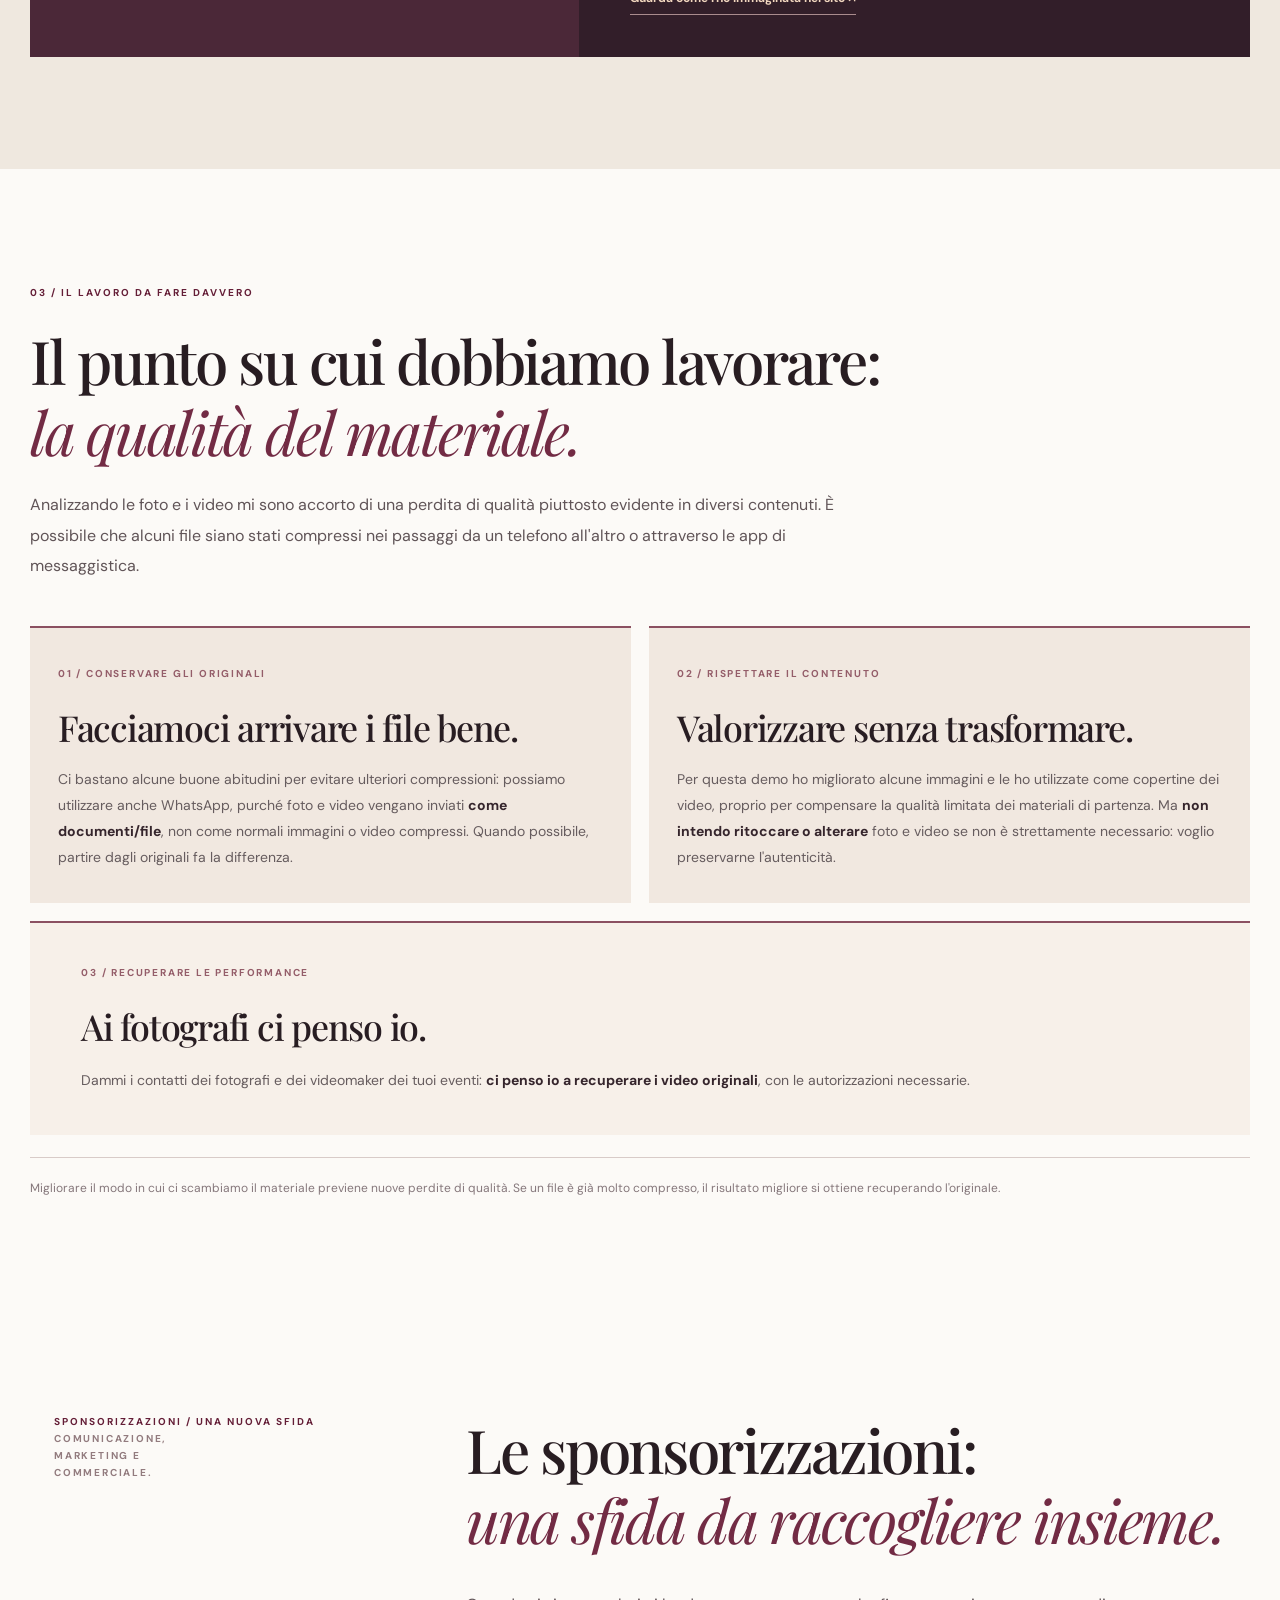
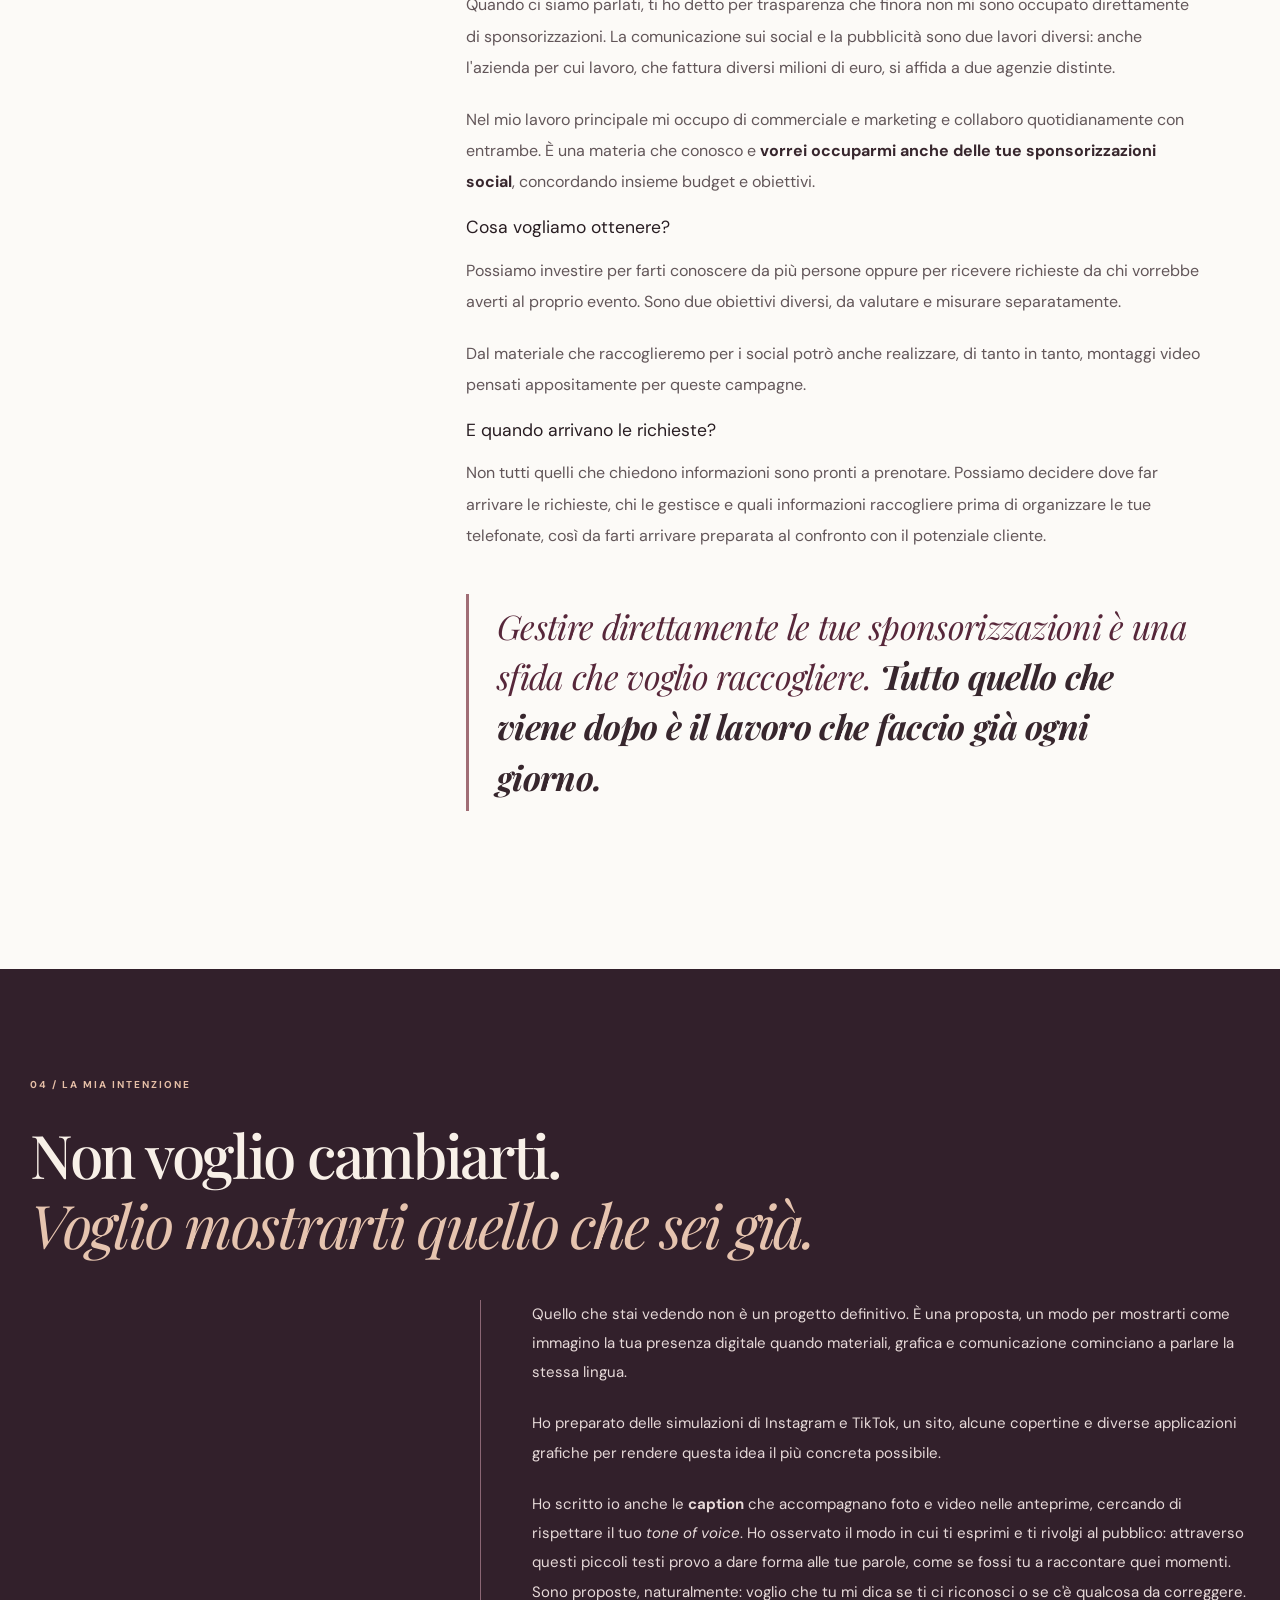
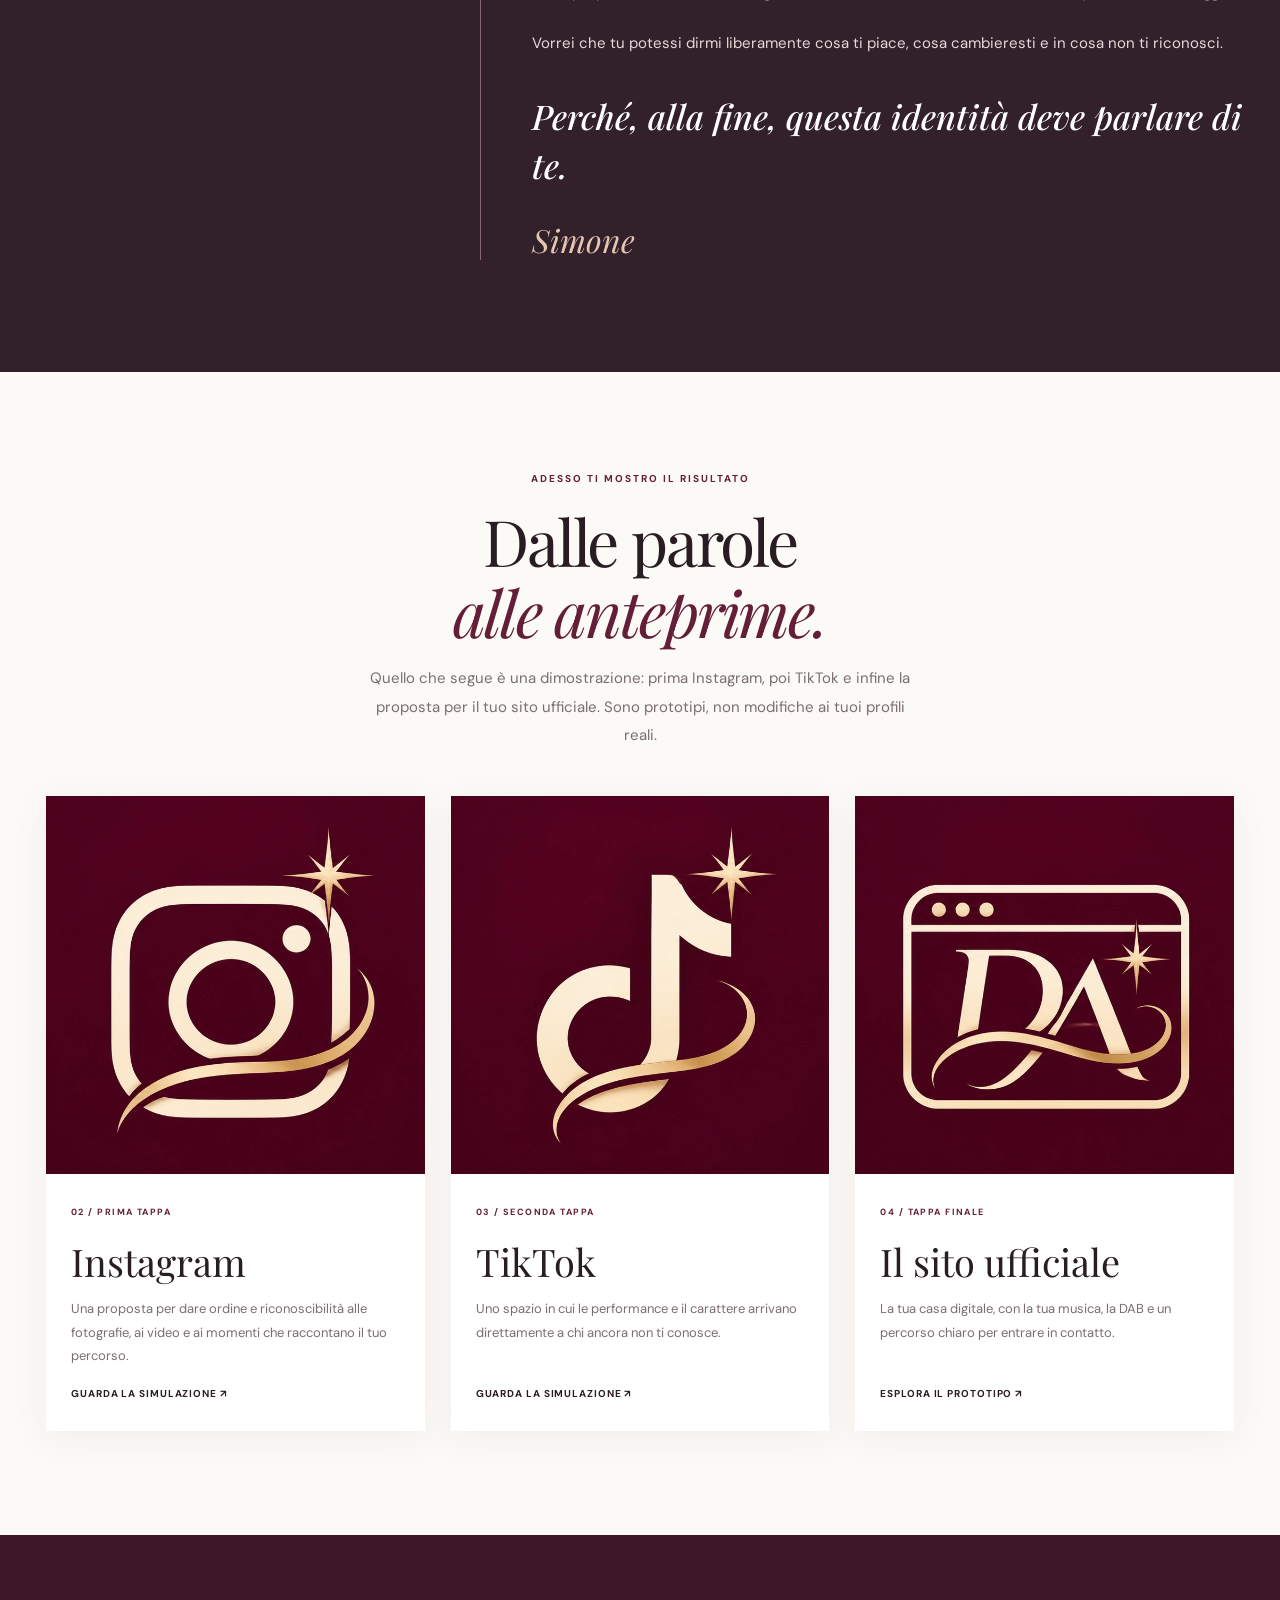
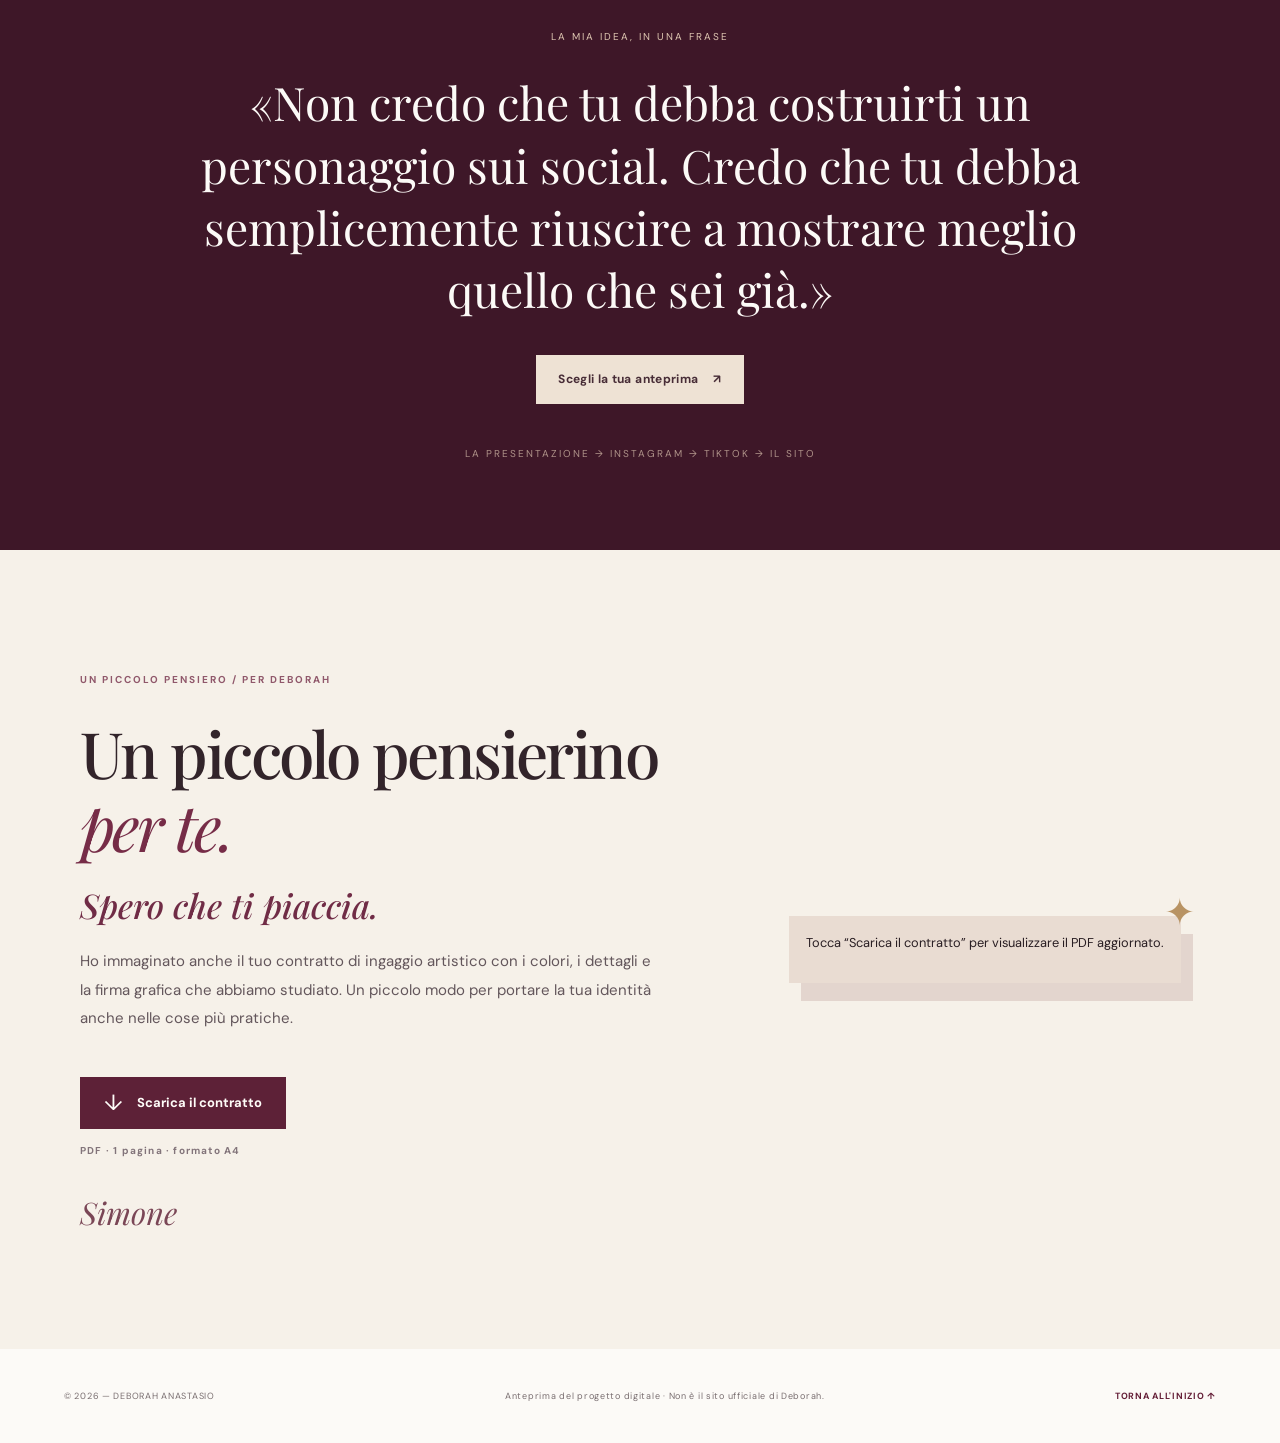
==== commit 39f91c1c: "Render current contract first page with PDF.js for Android compatibility" ====
--- a/index.html
+++ b/index.html
@@ -194,7 +194,23 @@
         <span class="pitch-gift-signature">Simone</span>
       </div>
       <div class="pitch-gift-preview">
-        <object data="./assets/documenti/Contratto_Deborah_Anastasio.pdf?v=e04e8b22#page=1&amp;toolbar=0&amp;navpanes=0" type="application/pdf" aria-label="Anteprima del contratto aggiornato" style="display:block;width:100%;aspect-ratio:210/297;border:0"><a href="./assets/documenti/Contratto_Deborah_Anastasio.pdf?v=e04e8b22" target="_blank" rel="noopener">Visualizza il contratto aggiornato (PDF) ↗</a></object>
+        <a href="./assets/documenti/Contratto_Deborah_Anastasio.pdf" target="_blank" rel="noopener" aria-label="Apri il contratto aggiornato"><canvas id="contract-preview" role="img" aria-label="Anteprima del contratto aggiornato" style="display:block;width:100%;height:auto;aspect-ratio:210/297;background:#fff"></canvas></a><p id="contract-preview-status" style="font-size:.8rem">Caricamento anteprima…</p><script type="module">
+      const status = document.getElementById('contract-preview-status');
+      try {
+        const pdfjs = await import('https://cdn.jsdelivr.net/npm/pdfjs-dist@4.10.38/build/pdf.mjs');
+        pdfjs.GlobalWorkerOptions.workerSrc = 'https://cdn.jsdelivr.net/npm/pdfjs-dist@4.10.38/build/pdf.worker.mjs';
+        const pdf = await pdfjs.getDocument('./assets/documenti/Contratto_Deborah_Anastasio.pdf?v=e04e8b22').promise;
+        const page = await pdf.getPage(1);
+        const canvas = document.getElementById('contract-preview');
+        const viewport = page.getViewport({scale: 1.6});
+        canvas.width = Math.ceil(viewport.width); canvas.height = Math.ceil(viewport.height);
+        await page.render({canvasContext:canvas.getContext('2d'),viewport}).promise;
+        status.hidden = true;
+      } catch (error) {
+        document.getElementById('contract-preview').hidden = true;
+        status.textContent = 'Tocca “Scarica il contratto” per visualizzare il PDF aggiornato.';
+      }
+      </script>
       </div>
     </div>
   </section>
